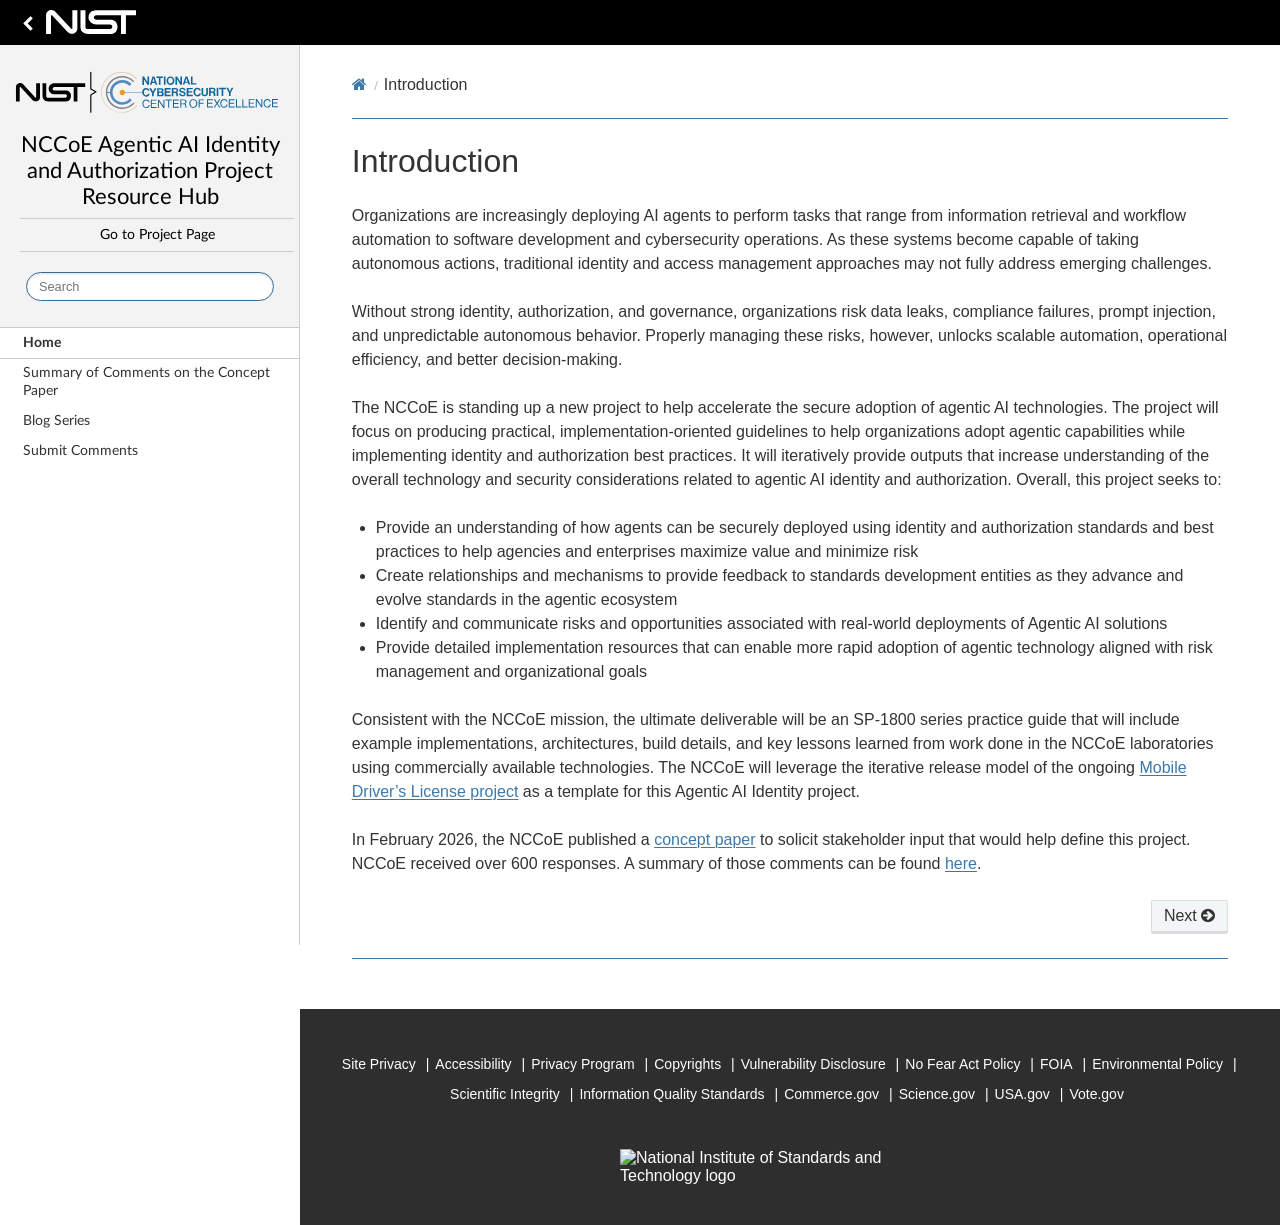
==== index.html @ 4859c521 "initial commit 036663e40031423ad10e398ee9eed50b7efade74" ====
<!DOCTYPE html>
<html class="writer-html5" lang="en" data-content_root="./">
<head>
  <meta charset="utf-8" /><meta name="viewport" content="width=device-width, initial-scale=1" />

    <!-- Google tag (gtag.js) -->
    <script async src="https://www.googletagmanager.com/gtag/js?id=G-RJSMY46M5C"></script>
    <script>
        window.dataLayer = window.dataLayer || [];
        function gtag(){dataLayer.push(arguments);}
        gtag('js', new Date());
        gtag('config', 'G-RJSMY46M5C');
    </script>
    <meta property="og:title" content="Introduction" />
<meta property="og:type" content="article" />
<meta property="og:url" content="https://pages.nist.gov/index.html" />
<meta property="og:site_name" content="NCCoE | NIST" />
<meta property="og:description" content="Organizations are increasingly deploying AI agents to perform tasks that range from information retrieval and workflow automation to software development and cybersecurity operations. As these systems become capable of taking autonomous actions, traditional identity and access management approach..." />
<meta name="description" content="Organizations are increasingly deploying AI agents to perform tasks that range from information retrieval and workflow automation to software development and cybersecurity operations. As these systems become capable of taking autonomous actions, traditional identity and access management approach..." />
<meta name="twitter:card" content="summary_large_image">
<meta property="twitter:domain" content="pages.nist.gov">
<meta property="twitter:url" content="https://pages.nist.gov/nccoe-ai-identity">
<meta name="twitter:title" content="NCCoE Agentic AI Identity and Authorization Project Resource Hub">
<meta name="twitter:description" content="">
<meta name="twitter:image" content="">

  <meta name="viewport" content="width=device-width, initial-scale=1.0" />
  <title>Introduction &mdash; NCCoE Agentic AI Identity and Authorization Project Resource Hub  documentation</title>
  
  
  
  
  
  

  <!-- HTML Meta Tags -->
  

  <!-- dcterms meta information -->
  <meta name="dcterms.title" content="NCCoE Agentic AI Identity and Authorization Project Resource Hub">
  

  <!-- dcterms authors -->
  
  <meta name="dcterms.creator" content="Author: NIST | NCCoE">
  

  <!-- dcterms editors -->
  

  
  <meta name="dcterms.date.created" schema="ISO8601" content="2026-09-29">
  
  
  <meta name="dcterms.identifier" content="https://pages.nist.gov/nccoe-ai-identity">
  
  <meta name="dcterms.language" scheme="DCTERMS.RFC1766" content="EN-US">

  <!-- Google Scholar Info -->
  <meta name="citation_title" content="NCCoE Agentic AI Identity and Authorization Project Resource Hub">
  
  <meta name="citation_publication_date" content="2026/09/29">
  
  
  
  <meta name="citation_technical_report_institution" content="National Institute of Standards and Technology">
  
  
  <meta name="citation_keywords" content="cybersecurity,NCCoE,NIST">
  
  <meta name="citation_language" content="en-US">
  
  <meta name="citation_abstract_html_url" content="https://pages.nist.gov/nccoe-ai-identity">
  

  <!-- Google Scholar Authors -->
  
  <meta name="citation_author" content="NCCoE, NIST">
  

  <!-- OpenGraph Article Info -->
  
  <meta name="article:author" content="NCCoE, NIST">
  
  
  <meta name="article:tag" content="cybersecurity,NCCoE,NIST">
  

  <!-- JSON-LD structured data -->
  
  <script type="application/ld+json">
  {
    "@context": "https://schema.org",
    "@type": "Report",
    "name": "NCCoE Agentic AI Identity and Authorization Project Resource Hub",
    "headline": "NCCoE Agentic AI Identity and Authorization Project Resource Hub",
    "description": "",
    "url": "https://pages.nist.gov/nccoe-ai-identity",
    "identifier": "https://pages.nist.gov/nccoe-ai-identity",
    "inLanguage": "en-US",
    "datePublished": "2026-09-29",
    "dateCreated": "2026-09-29",
    "publisher": {
      "@type": "Organization",
      "name": "National Institute of Standards and Technology",
      "url": "https://www.nist.gov/"
    },
    "reportNumber": "",
    "keywords": ["cybersecurity", "NCCoE", "NIST"],
    "author": [
      
      {
        "@type": "Person",
        "name": "NIST | NCCoE",
        "givenName": "",
        "familyName": "",
        "affiliation": {
          "@type": "Organization",
          "name": "NIST"
        }
      }
      
    ]
  }
  </script>
  
      <link rel="stylesheet" type="text/css" href="_static/pygments.css?v=b86133f3" />
      <link rel="stylesheet" type="text/css" href="_static/css/theme.css?v=18a01253" />
      <link rel="stylesheet" type="text/css" href="_static/sphinx-design.min.css?v=95c83b7e" />
      <link rel="stylesheet" type="text/css" href="_static/sphinxcontrib-images/LightBox2/lightbox2/dist/css/lightbox.min.css?v=6e7d0de0" />
      <link rel="stylesheet" type="text/css" href="_static/sphinxcontrib-images/LightBox2/lightbox2-customize/pointer.css?v=c97663ff" />
      <link rel="stylesheet" type="text/css" href="_static/custom.css?v=d604b9c5" />

  <link rel="stylesheet" href="_static/css/datatables.min.css">
    <link rel="shortcut icon" href="_static/favicon.ico"/>
      <script src="_static/jquery.js?v=5d32c60e"></script>
      <script src="_static/_sphinx_javascript_frameworks_compat.js?v=2cd50e6c"></script>
      <script src="_static/documentation_options.js?v=5929fcd5"></script>
      <script src="_static/doctools.js?v=9bcbadda"></script>
      <script src="_static/sphinx_highlight.js?v=dc90522c"></script>
      <script src="_static/design-tabs.js?v=f930bc37"></script>
      <script src="_static/sphinxcontrib-images/LightBox2/lightbox2/dist/js/lightbox-plus-jquery.min.js?v=f0ca4bb6"></script>
      <script src="_static/sphinxcontrib-images/LightBox2/lightbox2-customize/jquery-noconflict.js?v=12818e64"></script>
      <script src="_static/main.js?v=3916201d"></script>

    <script src="_static/js/theme.js"></script>
    <script src="_static/js/d3.min.js"></script>
    <script src="_static/js/mermaid.min.js"></script>
    <script>
      window.addEventListener('DOMContentLoaded', () => {
        mermaid.initialize({startOnLoad: true, securityLevel: 'loose'});
      });
    </script>
    <script src="_static/js/datatables.min.js"></script>
    <script src="_static/js/main.js"></script>
    <link rel="stylesheet" href="_static/css/leaveNotice.css">
    <script src="_static/js/jquery.leaveNotice-nist.js"></script>
    <script src="_static/js/applyLeaveNotice.js"
            data-site-name="NCCoE Agentic AI Identity and Authorization Project Resource Hub"></script>

    
    <script>
    document.addEventListener('DOMContentLoaded', function () {
      if (!document.querySelector('meta[name="comments"][content="on"]')) return;

      var base = "_static/";

      var css = document.createElement('link');
      css.rel = 'stylesheet';
      css.href = base + 'css/annotator.min.css';
      document.head.appendChild(css);

      function loadCommentCapture() {
        var c = document.createElement('script');
        c.src = base + 'js/comment-capture.js';
        c.setAttribute('data-email', "AI-Identity@nist.gov");
        c.setAttribute('data-site-name', "NCCoE Agentic AI Identity and Authorization Project Resource Hub");
        c.setAttribute('data-subject', "[Doc review] {PROJECT} - {N} comments");
        c.setAttribute('data-static-base', base);
        c.setAttribute('data-export-html', "true");
        c.setAttribute('data-export-csv', "true");
        document.body.appendChild(c);
      }

      if (window.Annotator) {
        loadCommentCapture();
        return;
      }

      var a = document.createElement('script');
      a.src = base + 'js/annotator-full.min.js';
      a.onload = loadCommentCapture;
      document.body.appendChild(a);
    });
    </script>
    <link rel="index" title="Index" href="genindex.html" />
    <link rel="search" title="Search" href="search.html" />
    <link rel="next" title="Summary of Comments on the Concept Paper" href="summary-of-comments.html" /> 
</head>

<body class="wy-body-for-nav">
  
    <header class="nist-header" id="nist-header" role="banner">
    
        <a href="https://www.nist.gov/" title="National Institute of Standards and Technology"
            class="nist-header__logo-link" rel="home">
            <svg aria-hidden="true" class="nist-header__logo-icon" version="1.1" xmlns="http://www.w3.org/2000/svg"
                width="24" height="32" viewBox="0 0 24 32">
                <path
                    d="M20.911 5.375l-9.482 9.482 9.482 9.482c0.446 0.446 0.446 1.161 0 1.607l-2.964 2.964c-0.446 0.446-1.161 0.446-1.607 0l-13.25-13.25c-0.446-0.446-0.446-1.161 0-1.607l13.25-13.25c0.446-0.446 1.161-0.446 1.607 0l2.964 2.964c0.446 0.446 0.446 1.161 0 1.607z">
                </path>
            </svg>
            <svg class="nist-header__logo-image" version="1.1" xmlns="http://www.w3.org/2000/svg"
                viewBox="-237 385.7 109.7 29.3">
                <title>National Institute of Standards and Technology</title>
                <g>
                    <path class="st0" d="M-231,415h-6v-23.1c0,0,0-4.4,4.4-5.8c4-1.3,6.6,1.3,6.6,1.3l19.7,21.3c1,0.6,1.4,0,1.4-0.6v-22h6.1V409
              c0,1.9-1.6,4.4-4,5.3c-2.4,0.9-4.9,0.9-7.9-1.7l-18.5-20c-0.5-0.5-1.8-0.6-1.8,0.4L-231,415L-231,415z"></path>
                    <path class="st0" d="M-195,386.1h6.1v20.7c0,2.2,1.9,2.2,3.6,2.2h26.8c1.1,0,2.4-1.3,2.4-2.7c0-1.4-1.3-2.8-2.5-2.8H-176
              c-3,0.1-9.2-2.7-9.2-8.5c0-7.1,5.9-8.8,8.6-9h49.4v6.1h-12.3V415h-6v-22.9h-30.2c-2.9-0.2-4.9,4.7-0.2,5.4h18.6
              c2.8,0,7.4,2.4,7.5,8.4c0,6.1-3.6,9-7.5,9H-185c-4.5,0-6.2-1.1-7.8-2.5c-1.5-1.5-1.7-2.3-2.2-5.3L-195,386.1
              C-194.9,386.1-195,386.1-195,386.1z"></path>
                </g>
            </svg>
        </a>
    
    </header>
  
  <div class="wy-grid-for-nav">
    <nav data-toggle="wy-nav-shift" class="wy-nav-side">
      <div class="wy-side-scroll">
        <div class="wy-side-nav-search">

          
          
          <a class="nccoe-logo"  href="#" aria-label="NIST | National Cybersecurity Center of Excellence (NCCoE)">
            <!--?xml version="1.0" encoding="UTF-8" standalone="no"?-->
            <svg xmlns:dc="http://purl.org/dc/elements/1.1/" xmlns:cc="http://creativecommons.org/ns#"
              xmlns:rdf="http://www.w3.org/1999/02/22-rdf-syntax-ns#" xmlns:svg="http://www.w3.org/2000/svg"
              xmlns="http://www.w3.org/2000/svg" xml:space="preserve" enable-background="new 75 0 245 75"
              viewBox="75 0 245 75" height="82.323px" width="273.268px" y="0px" x="0px" class="nccoe-logo-svg"
              version="1.1">
              <style type="text/css">
                .nccoe-logo-svg .st0 {
                  fill: #4F8BBE;
                }

                .nccoe-logo-svg .st1 {
                  fill: none;
                }

                .nccoe-logo-svg .st2 {
                  fill: #818286;
                }

                .nccoe-logo-svg .st3 {
                  fill: #D3AF73;
                }

                .nccoe-logo-svg .st4 {
                  fill: #E89824;
                }

                .nccoe-logo-svg .st5 {
                  fill: #10659C;
                }

                .nccoe-logo-svg .st6 {
                  fill: none;
                  stroke: #000000;
                  stroke-width: 1.0443;
                  stroke-linecap: round;
                  stroke-linejoin: round;
                  stroke-miterlimit: 10;
                }
              </style>
              <g>
                <g>
                  <path d="M79.1,51.4h-3.4V38.1c0,0,0-2.5,2.5-3.3c2.3-0.7,3.8,0.7,3.8,0.7l11.3,12.3c0.6,0.4,0.8,0,0.8-0.4V34.8h3.5V48
          			c0,1.1-0.9,2.5-2.3,3.1c-1.3,0.5-2.8,0.5-4.6-1L80.1,38.5c-0.3-0.3-1-0.3-1,0.3V51.4L79.1,51.4z"></path>
                  <path d="M99.8,34.8h3.5v11.9c0,1.3,1,1.3,2.1,1.3h15.4c0.6,0,1.4-0.8,1.4-1.5c0-0.8-0.7-1.6-1.4-1.6h-10c-1.7,0.1-5.3-1.5-5.3-4.9
          			c0-4.1,3.4-5,4.9-5.2h28.4v3.5h-7.1v13.1h-3.4V38.3h-17.4c-1.7-0.1-2.8,2.7-0.1,3.1h10.7c1.6,0,4.3,1.4,4.3,4.8
          			c0,3.5-2.1,5.2-4.3,5.2h-15.8c-2.6,0-3.5-0.6-4.5-1.5c-0.9-0.8-1-1.3-1.3-3.1V34.8L99.8,34.8z"></path>
                </g>
              </g>
              <rect x="158.3" y="42.8" class="st0" width="4.1" height="1"></rect>
              <rect x="174" y="43" class="st0" width="16.8" height="0.5"></rect>
              <path class="st1" d="M172.6,34.4c-4.9,0-8.9,4-8.9,8.9c0,4.9,4,8.9,8.9,8.9c2.8,0,5.4-1.3,7-3.4l-4.5-5.1c-0.3,1-1.3,1.8-2.4,1.8
          	c-1.4,0-2.5-1.1-2.5-2.5s1.1-2.5,2.5-2.5c1.1,0,2,0.7,2.4,1.7l4.3-4.6C177.6,35.6,175.2,34.4,172.6,34.4z"></path>
              <path class="st1" d="M172.6,29.5c-7.6,0-13.7,6.2-13.7,13.7S165,57,172.6,57c4.1,0,7.8-1.8,10.3-4.7l-1.7-1.9c-2.1,2.5-5.2,4-8.6,4
          	c-6.2,0-11.3-5.1-11.3-11.3c0-6.2,5.1-11.3,11.3-11.3c3.3,0,6.3,1.4,8.4,3.7l1.6-1.7C180.1,31.2,176.5,29.5,172.6,29.5z">
              </path>
              <path class="st1" d="M172.1,25.1c-10,0-18.2,8.2-18.2,18.2c0,10,8.2,18.2,18.2,18.2c5.4,0,10.2-2.3,13.5-6l-2-2.2
          	c-2.7,3-6.7,5-11.1,5c-8.3,0-15-6.7-15-15s6.7-15,15-15c4.3,0,8.1,1.8,10.8,4.7l2-2.1C182,27.3,177.3,25.1,172.1,25.1z">
              </path>
              <path class="st0" d="M172.6,52.1c-4.9,0-8.9-4-8.9-8.9c0-4.9,4-8.9,8.9-8.9c2.7,0,5,1.2,6.7,3l1.7-1.8c-2.1-2.3-5-3.7-8.4-3.7
          	c-6.2,0-11.3,5.1-11.3,11.3c0,6.2,5.1,11.3,11.3,11.3c3.5,0,6.6-1.6,8.6-4l-1.7-1.9C177.9,50.8,175.4,52.1,172.6,52.1z">
              </path>
              <path class="st2"
                d="M172.6,57c-7.6,0-13.7-6.2-13.7-13.7s6.2-13.7,13.7-13.7c3.9,0,7.5,1.7,10,4.3l0.8-0.9
          	c-2.7-2.9-6.6-4.7-10.8-4.7c-8.3,0-15,6.7-15,15s6.7,15,15,15c4.4,0,8.4-1.9,11.1-5l-0.8-0.9C180.4,55.2,176.7,57,172.6,57z"></path>
              <path class="st3" d="M172.1,61.4c-10,0-18.2-8.2-18.2-18.2c0-10,8.2-18.2,18.2-18.2c5.2,0,9.9,2.2,13.2,5.7l0.3-0.4
          	c-3.4-3.6-8.2-5.8-13.5-5.8c-10.3,0-18.6,8.3-18.6,18.6c0,10.3,8.3,18.6,18.6,18.6c5.5,0,10.4-2.4,13.8-6.1l-0.3-0.4
          	C182.3,59.1,177.5,61.4,172.1,61.4z"></path>
              <path class="st4" d="M175,42.4c-0.4-1-1.3-1.7-2.4-1.7c-1.4,0-2.5,1.1-2.5,2.5c0,1.4,1.1,2.5,2.5,2.5c1.1,0,2.1-0.8,2.4-1.8
          	c0.1-0.2,0.1-0.5,0.1-0.8C175.2,42.9,175.1,42.6,175,42.4z"></path>
              <g>
                <path class="st5" d="M190.9,28.8l1.5,0L195,33c0.2,0.4,0.5,1,0.5,1l0,0c0,0,0-0.8,0-1.3l0-3.9l1.5,0l0,7.5l-1.5,0l-2.6-4.1
          		c-0.2-0.4-0.5-1-0.5-1h0c0,0,0,0.8,0,1.3l0,3.9l-1.5,0L190.9,28.8z"></path>
                <path class="st5" d="M200.2,28.8l1.6,0l2.7,7.5l-1.6,0l-0.5-1.6l-2.7,0l-0.5,1.6l-1.5,0L200.2,28.8z M200,33.5l2,0l-0.7-2.2
          		c-0.1-0.4-0.3-1.2-0.3-1.2h0c0,0-0.2,0.8-0.3,1.2L200,33.5z"></path>
                <path class="st5" d="M203.7,28.8l6,0l0,1.3l-2.3,0l0,6.2l-1.5,0l0-6.2l-2.3,0L203.7,28.8z"></path>
                <path class="st5" d="M210.5,28.7l1.5,0l0,7.5l-1.5,0L210.5,28.7z"></path>
                <path class="st5" d="M212.9,32.5c0-2.2,1.4-3.9,3.6-3.9c2.2,0,3.6,1.7,3.6,3.9s-1.4,3.9-3.6,3.9C214.4,36.4,212.9,34.7,212.9,32.5z
          		 M218.6,32.5c0-1.5-0.7-2.7-2.1-2.7c-1.4,0-2.1,1.2-2.1,2.7c0,1.5,0.7,2.7,2.1,2.6C217.9,35.1,218.6,33.9,218.6,32.5z">
                </path>
                <path class="st5" d="M221,28.7l1.5,0l2.5,4.2c0.2,0.4,0.5,1,0.5,1h0c0,0,0-0.8,0-1.3l0-3.9l1.5,0l0,7.5l-1.5,0L223,32
          		c-0.2-0.4-0.5-1-0.5-1h0c0,0,0,0.8,0,1.3l0,3.9l-1.5,0L221,28.7z"></path>
                <path class="st5" d="M230.2,28.6l1.6,0l2.7,7.5l-1.6,0l-0.5-1.6l-2.7,0l-0.5,1.6l-1.5,0L230.2,28.6z M230,33.4l2,0l-0.7-2.2
          		c-0.1-0.4-0.3-1.2-0.3-1.2h0c0,0-0.2,0.8-0.3,1.2L230,33.4z"></path>
                <path class="st5" d="M235.1,28.6l1.5,0l0,6.2l3.5,0l0,1.3l-5,0L235.1,28.6z"></path>
                <path class="st5" d="M190.7,43.1c0-2.2,1.4-3.9,3.6-3.9c1.8,0,2.9,1.1,3.1,2.5l-1.5,0c-0.1-0.8-0.7-1.2-1.6-1.2c-1.4,0-2,1.2-2,2.7
          		c0,1.5,0.8,2.6,2.1,2.6c0.9,0,1.5-0.5,1.6-1.3l1.5,0c0,0.7-0.3,1.3-0.8,1.8c-0.5,0.5-1.2,0.8-2.3,0.8
          		C192.2,47,190.7,45.4,190.7,43.1z"></path>
                <path class="st5" d="M199.7,43.9l-2.5-4.6l1.7,0l1.1,2.2c0.2,0.4,0.5,1.1,0.5,1.1h0c0,0,0.3-0.6,0.5-1.1l1.1-2.2l1.6,0l-2.5,4.6
          		l0,2.9l-1.5,0L199.7,43.9z"></path>
                <path class="st5" d="M204.4,39.3l3.4,0c0.8,0,1.4,0.2,1.8,0.5c0.4,0.4,0.6,0.8,0.6,1.4c0,0.8-0.5,1.3-1.2,1.5v0
          		c0.8,0.2,1.4,0.9,1.4,1.9c0,0.7-0.2,1.2-0.7,1.6c-0.4,0.4-1.1,0.6-1.9,0.6l-3.4,0L204.4,39.3z M207.5,42.3c0.7,0,1.1-0.3,1.1-0.9
          		c0-0.6-0.4-0.9-1.1-0.9l-1.7,0l0,1.8L207.5,42.3z M205.9,45.5l1.8,0c0.7,0,1.2-0.4,1.2-1c0-0.7-0.5-1.1-1.2-1.1l-1.7,0L205.9,45.5z
          		"></path>
                <path class="st5" d="M211.2,39.2l5.5,0l0,1.3l-4,0l0,1.7l3.5,0l0,1.2l-3.5,0l0,2l4,0l0,1.3l-5.6,0L211.2,39.2z">
                </path>
                <path class="st5" d="M217.7,39.2l3.4,0c1.4,0,2.4,0.8,2.4,2.1c0,0.9-0.4,1.6-1.4,1.8l0,0c0.7,0.2,1.1,0.6,1.2,1.5
          		c0.1,1.1,0.1,1.9,0.3,2v0.1l-1.5,0c-0.2-0.1-0.2-0.9-0.3-1.7c-0.1-0.8-0.5-1.3-1.5-1.3l-1.2,0l0,3l-1.5,0L217.7,39.2z M219.3,42.5
          		l1.6,0c0.8,0,1.2-0.4,1.2-1c0-0.6-0.4-1.1-1.2-1.1l-1.7,0L219.3,42.5z"></path>
                <path class="st5" d="M224.3,44.3l1.5,0c0.1,0.9,0.6,1.3,1.7,1.3c0.8,0,1.5-0.3,1.5-1c0-0.7-0.7-0.9-1.9-1.1
          		c-1.3-0.3-2.6-0.6-2.6-2.2c0-1.5,1.2-2.3,2.9-2.3c1.7,0,2.8,0.8,2.9,2.3l-1.5,0c-0.1-0.8-0.7-1.1-1.5-1.1c-0.8,0-1.4,0.4-1.4,0.9
          		c0,0.6,0.5,0.8,1.6,1c1.5,0.3,2.8,0.7,2.8,2.3c0,1.5-1.2,2.4-2.9,2.4C225.5,46.8,224.3,45.9,224.3,44.3z"></path>
                <path class="st5" d="M231.3,39.1l5.5,0l0,1.3l-4,0l0,1.7l3.5,0l0,1.2l-3.5,0l0,2l4,0l0,1.3l-5.6,0L231.3,39.1z">
                </path>
                <path class="st5" d="M237.4,42.9c0-2.2,1.4-3.9,3.6-3.9c1.8,0,2.9,1.1,3.1,2.5l-1.5,0c-0.1-0.8-0.7-1.2-1.6-1.2c-1.4,0-2,1.2-2,2.7
          		c0,1.5,0.8,2.6,2.1,2.6c0.9,0,1.5-0.5,1.6-1.3l1.5,0c0,0.7-0.3,1.3-0.8,1.8c-0.5,0.5-1.2,0.8-2.3,0.8
          		C238.9,46.8,237.4,45.1,237.4,42.9z"></path>
                <path class="st5" d="M244.8,44.2l0-5.1l1.5,0l0,5.1c0,0.8,0.4,1.3,1.4,1.3c1,0,1.4-0.6,1.4-1.3l0-5.1l1.5,0l0,5.1
          		c0,1.6-1,2.5-2.9,2.6C245.8,46.7,244.8,45.8,244.8,44.2z"></path>
                <path class="st5" d="M251.7,39l3.4,0c1.4,0,2.4,0.8,2.4,2.1c0,0.9-0.4,1.6-1.4,1.8l0,0c0.7,0.2,1.1,0.6,1.2,1.5
          		c0.1,1.1,0.1,1.9,0.3,2v0.1l-1.5,0c-0.2-0.1-0.2-0.9-0.3-1.7c-0.1-0.8-0.5-1.3-1.5-1.3l-1.2,0l0,3l-1.5,0L251.7,39z M253.3,42.3
          		l1.6,0c0.8,0,1.2-0.4,1.2-1c0-0.6-0.4-1.1-1.2-1.1l-1.7,0L253.3,42.3z"></path>
                <path class="st5" d="M258.6,39l1.5,0l0,7.5l-1.5,0L258.6,39z"></path>
                <path class="st5" d="M260.9,39l6,0l0,1.3l-2.3,0l0,6.2l-1.5,0l0-6.2l-2.3,0L260.9,39z"></path>
                <path class="st5" d="M269.8,43.6l-2.5-4.6l1.7,0l1.1,2.2c0.2,0.5,0.5,1.1,0.5,1.1l0,0c0,0,0.3-0.6,0.5-1.1l1.1-2.2l1.6,0l-2.5,4.6
          		l0,2.9l-1.5,0L269.8,43.6z"></path>
                <path class="st5" d="M190.9,53.6c0-2.2,1.3-3.9,3.5-3.9c1.8,0,2.8,1,3,2.4l-0.9,0c-0.2-0.9-0.9-1.6-2.1-1.6c-1.6,0-2.6,1.3-2.6,3.1
          		c0,1.8,1,3.1,2.6,3.1c1.4,0,2.1-1,2.2-2.1l0.9,0c0,0.7-0.4,1.6-0.9,2.1c-0.5,0.5-1.3,0.8-2.2,0.8C192.3,57.5,190.9,55.8,190.9,53.6
          		z"></path>
                <path class="st5" d="M198.6,49.8l5.3,0l0,0.8l-4.4,0l0,2.4l4,0l0,0.8l-4,0l0,2.6l4.5,0l0,0.9l-5.4,0L198.6,49.8z">
                </path>
                <path class="st5" d="M205.1,49.8l1,0l3.4,5.2c0.3,0.4,0.6,1,0.6,1h0l0-6.2l0.9,0l0,7.5l-1,0l-3.5-5.2c-0.2-0.4-0.6-0.9-0.6-0.9h0
          		l0,6.2l-0.9,0L205.1,49.8z"></path>
                <path class="st5" d="M211.9,49.7l5.9,0l0,0.8l-2.5,0l0,6.7l-0.9,0l0-6.7l-2.5,0L211.9,49.7z"></path>
                <path class="st5" d="M218.8,49.7l5.3,0l0,0.8l-4.4,0l0,2.4l4,0l0,0.8l-4,0l0,2.6l4.5,0l0,0.9l-5.4,0L218.8,49.7z">
                </path>
                <path class="st5" d="M225.4,49.7l3.5,0c1.3,0,2.2,0.8,2.2,2c0,0.9-0.4,1.6-1.3,1.9v0c0.8,0.3,1,0.8,1.1,1.9
          		c0.1,1.2,0.2,1.5,0.4,1.6l0,0l-1,0c-0.2-0.1-0.2-0.4-0.3-1.7c-0.1-1.1-0.5-1.5-1.5-1.5l-2.1,0l0,3.2l-0.9,0L225.4,49.7z
          		 M226.3,53.2l2.2,0c1,0,1.6-0.5,1.6-1.4c0-0.9-0.4-1.4-1.5-1.4l-2.3,0L226.3,53.2z"></path>
                <path class="st5" d="M233.6,53.4c0-2.2,1.4-3.9,3.7-3.9s3.7,1.7,3.7,3.9c0,2.2-1.4,3.9-3.7,3.9S233.6,55.6,233.6,53.4z M240,53.3
          		c0-1.8-1-3.1-2.7-3.1s-2.7,1.3-2.7,3.1s1,3.1,2.7,3.1S240,55.1,240,53.3z"></path>
                <path class="st5" d="M242.1,49.6l5.1,0l0,0.8l-4.1,0l0,2.3l3.5,0l0,0.8l-3.5,0l0,3.5l-0.9,0L242.1,49.6z"></path>
                <path class="st5" d="M249.8,49.5l5.3,0l0,0.8l-4.4,0l0,2.4l4,0l0,0.8l-4,0l0,2.6l4.5,0l0,0.9l-5.4,0L249.8,49.5z">
                </path>
                <path class="st5"
                  d="M258.4,53.2l-2.4-3.7l1.1,0l1.9,3h0l1.9-3l1,0l-2.4,3.7L262,57l-1.1,0l-1.9-3.2h0l-2,3.2l-1.1,0L258.4,53.2z">
                </path>
                <path class="st5" d="M261.9,53.2c0-2.2,1.3-3.9,3.5-3.9c1.8,0,2.8,1,3,2.4l-0.9,0c-0.2-0.9-0.9-1.6-2.1-1.6c-1.6,0-2.6,1.3-2.6,3.1
          		c0,1.8,1,3.1,2.6,3.1c1.4,0,2.1-1,2.2-2.1l0.9,0c0,0.7-0.4,1.6-0.9,2.1c-0.5,0.5-1.3,0.8-2.2,0.8C263.3,57.1,261.9,55.5,261.9,53.2
          		z"></path>
                <path class="st5" d="M269.6,49.5l5.3,0l0,0.8l-4.4,0l0,2.4l4,0l0,0.8l-4,0l0,2.6l4.5,0l0,0.9l-5.4,0L269.6,49.5z">
                </path>
                <path class="st5" d="M276.2,49.4l0.9,0l0,6.6l3.9,0l0,0.9l-4.9,0L276.2,49.4z"></path>
                <path class="st5" d="M282,49.4l0.9,0l0,6.6l3.9,0l0,0.9l-4.9,0L282,49.4z"></path>
                <path class="st5" d="M287.8,49.4l5.3,0l0,0.8l-4.4,0l0,2.4l4,0l0,0.8l-4,0l0,2.6l4.5,0l0,0.9l-5.4,0L287.8,49.4z">
                </path>
                <path class="st5" d="M294.3,49.3l1,0l3.4,5.2c0.3,0.4,0.6,1,0.6,1h0l0-6.2l0.9,0l0,7.5l-1,0l-3.5-5.2c-0.2-0.4-0.6-0.9-0.6-0.9h0
          		l0,6.2l-0.9,0L294.3,49.3z"></path>
                <path class="st5"
                  d="M301.3,53.1c0-2.2,1.3-3.9,3.5-3.9c1.8,0,2.8,1,3,2.4l-0.9,0c-0.2-0.9-0.9-1.6-2.1-1.6c-1.6,0-2.6,1.3-2.6,3.1
          		c0,1.8,1,3.1,2.6,3.1c1.4,0,2.1-1,2.2-2.1l0.9,0c0,0.7-0.4,1.6-0.9,2.1c-0.5,0.5-1.3,0.8-2.2,0.8C302.7,57,301.3,55.3,301.3,53.1z">
                </path>
                <path class="st5" d="M309,49.3l5.3,0l0,0.8l-4.4,0l0,2.4l4,0l0,0.8l-4,0l0,2.6l4.5,0l0,0.9l-5.4,0L309,49.3z"></path>
              </g>
              <polyline class="st6" points="143.9,24.8 143.9,40 148.6,42.7 143.9,45.5 143.9,61.2 "></polyline>

            </svg>
          </a>
          <a class="project-title" href="#">
          NCCoE Agentic AI Identity and Authorization Project Resource Hub
          </a>

          <a class="project-page-link" href="https://www.nccoe.nist.gov/projects/software-and-ai-agent-identity-and-authorization">
            Go to Project Page
          </a>
<div role="search">
  <form id="rtd-search-form" class="wy-form" action="search.html" method="get">
    <input type="text" name="q" placeholder="Search" aria-label="Search" />
    <input type="hidden" name="check_keywords" value="yes" />
    <input type="hidden" name="area" value="default" />
  </form>
</div>
        </div><div class="wy-menu wy-menu-vertical" data-spy="affix" role="navigation" aria-label="Navigation menu">
              <ul class="current">
<li class="toctree-l1 current"><a class="current reference internal" href="#">Home</a></li>
<li class="toctree-l1"><a class="reference internal" href="summary-of-comments.html">Summary of Comments on the Concept Paper</a></li>
<li class="toctree-l1"><a class="reference internal" href="blogs.html">Blog Series</a></li>
<li class="toctree-l1"><a class="reference internal" href="comments.html">Submit Comments</a></li>
</ul>

        </div>
      </div>
    </nav>

    <section data-toggle="wy-nav-shift" class="wy-nav-content-wrap"><nav class="wy-nav-top" aria-label="Mobile navigation menu">
          <i data-toggle="wy-nav-top" class="fa fa-bars"></i>
          <a href="#">NCCoE Agentic AI Identity and Authorization Project Resource Hub</a>
      </nav>

      <div class="wy-nav-content">
        <div class="rst-content style-external-links">
          <div role="navigation" aria-label="Page navigation">
  <ul class="wy-breadcrumbs">
      <li><a href="#" class="icon icon-home" aria-label="Home"></a></li>
      <li class="breadcrumb-item active">Introduction</li>
      <li class="wy-breadcrumbs-aside">
      </li>
  </ul>
  <hr/>
</div>
          <div role="main" class="document" itemscope="itemscope" itemtype="http://schema.org/Article">
           <div itemprop="articleBody">
             
  <section id="introduction">
<h1>Introduction<a class="headerlink" href="#introduction" title="Link to this heading"></a></h1>
<p>Organizations are increasingly deploying AI agents to perform tasks that range from information retrieval and workflow automation to software development and
cybersecurity operations. As these systems become capable of taking autonomous actions, traditional identity and access management approaches may not fully
address emerging challenges.</p>
<p>Without strong identity, authorization, and governance, organizations risk data leaks, compliance failures, prompt injection, and unpredictable autonomous
behavior. Properly managing these risks, however, unlocks scalable automation, operational efficiency, and better decision-making.</p>
<p>The NCCoE is standing up a new project to help accelerate the secure adoption of agentic AI technologies. The project will focus on producing practical,
implementation-oriented guidelines to help organizations adopt agentic capabilities while implementing identity and authorization best practices. It will
iteratively provide outputs that increase understanding of the overall technology and security considerations related to agentic AI identity and authorization.
Overall, this project seeks to:</p>
<ul class="simple">
<li><p>Provide an understanding of how agents can be securely deployed using identity and authorization standards and best practices to help agencies and enterprises maximize value and minimize risk</p></li>
<li><p>Create relationships and mechanisms to provide feedback to standards development entities as they advance and evolve standards in the agentic ecosystem</p></li>
<li><p>Identify and communicate risks and opportunities associated with real-world deployments of Agentic AI solutions</p></li>
<li><p>Provide detailed implementation resources that can enable more rapid adoption of agentic technology aligned with risk management and organizational goals</p></li>
</ul>
<p>Consistent with the NCCoE mission, the ultimate deliverable will be an SP-1800 series practice guide that will include example implementations, architectures,
build details, and key lessons learned from work done in the NCCoE laboratories using commercially available technologies. The NCCoE will leverage the iterative
release model of the ongoing <a class="reference external" href="https://pages.nist.gov/nccoe-mdl-project-static-website/">Mobile Driver’s License project</a> as a template for this Agentic AI
Identity project.</p>
<p>In February 2026, the NCCoE published a <a class="reference external" href="https://www.nccoe.nist.gov/news-insights/new-concept-paper-identity-and-authority-software-agents">concept paper</a> to
solicit stakeholder input that would help define this project. NCCoE received over 600 responses. A summary of those comments can be found <a class="reference internal" href="summary-of-comments.html"><span class="doc">here</span></a>.</p>
<div class="toctree-wrapper compound">
</div>
</section>


           </div>
          </div>
          <div class="page-footer"><div class="rst-footer-buttons" role="navigation" aria-label="Footer">
        <a href="summary-of-comments.html" class="btn btn-neutral float-right" title="Summary of Comments on the Concept Paper" accesskey="n" rel="next">Next <span class="fa fa-arrow-circle-right" aria-hidden="true"></span></a>
    </div>

  <hr/>

  <div role="contentinfo">
    <p></p>
  </div>
</div>
        </div>
      </div>
      <footer class="nist-footer">
  <div class="nist-footer__inner">
    <div class="nist-footer__menu" role="navigation">
      <ul>
        <li class="nist-footer__menu-item">
          <a href="https://www.nist.gov/privacy-policy">Site Privacy</a>
        </li>
        <li class="nist-footer__menu-item">
          <a href="https://www.nist.gov/oism/accessibility">Accessibility</a>
        </li>
        <li class="nist-footer__menu-item">
          <a href="https://www.nist.gov/privacy">Privacy Program</a>
        </li>
        <li class="nist-footer__menu-item">
          <a href="https://www.nist.gov/oism/copyrights">Copyrights</a>
        </li>
        <li class="nist-footer__menu-item">
          <a href="https://www.commerce.gov/vulnerability-disclosure-policy">Vulnerability Disclosure</a>
        </li>
        <li class="nist-footer__menu-item">
          <a href="https://www.nist.gov/no-fear-act-policy">No Fear Act Policy</a>
        </li>
        <li class="nist-footer__menu-item">
          <a href="https://www.nist.gov/foia">FOIA</a>
        </li>
        <li class="nist-footer__menu-item">
          <a href="https://www.nist.gov/environmental-policy-statement">Environmental Policy</a>
        </li>
        <li class="nist-footer__menu-item ">
          <a href="https://www.nist.gov/summary-report-scientific-integrity">Scientific Integrity</a>
        </li>
        <li class="nist-footer__menu-item ">
          <a href="https://www.nist.gov/nist-information-quality-standards">Information Quality Standards</a>
        </li>
        <li class="nist-footer__menu-item">
          <a href="https://www.commerce.gov/">Commerce.gov</a>
        </li>
        <li class="nist-footer__menu-item">
          <a href="https://www.science.gov/">Science.gov</a>
        </li>
        <li class="nist-footer__menu-item">
          <a href="https://www.usa.gov/">USA.gov</a>
        </li>
        <li class="nist-footer__menu-item">
          <a href="https://vote.gov/">Vote.gov</a>
        </li>
      </ul>
    </div>
  </div>
  <div class="nist-footer__logo">
    <a href="https://www.nist.gov/" title="National Institute of Standards and Technology" class="nist-footer__logo-link" rel="home">
      <img src="https://pages.nist.gov/nist-header-footer/images/nist_logo_brand_white.svg" alt="National Institute of Standards and Technology logo">
    </a>
  </div>
</footer>
    </section>
  </div>
  <script>
    (function () {
      document.addEventListener(
        "click",
        function (e) {
          const current = e.target.closest(".rst-current-version");
          if (!current) return;

          const versions = document.querySelector(".rst-versions");
          if (!versions) return;

          versions.classList.toggle("shift-up");
        },
        true // capture: works even if something stops propagation later
      );
    })();
  </script>
  
  <script>
      // expose collapse_navigation theme option to runtime JS so theme scripts can
      // decide whether to expand first-level toctree entries automatically.
      window.themeCollapseNavigation = false;
      jQuery(function () {
          SphinxRtdTheme.Navigation.enable(true);
      });
  </script>

    <!-- Old DAP UA tag -->
    <script async type="text/javascript" id="_fed_an_ua_tag"
        src="https://dap.digitalgov.gov/Universal-Federated-Analytics-Min.js?agency=NIST&subagency=github&pua=UA-66610693-1&yt=true&exts=ppsx,pps,f90,sch,rtf,wrl,txz,m1v,xlsm,msi,xsd,f,tif,eps,mpg,xml,pl,xlt,c">
    </script> 

</body>
</html>
---- _static/pygments.css ----
pre { line-height: 125%; }
td.linenos .normal { color: inherit; background-color: transparent; padding-left: 5px; padding-right: 5px; }
span.linenos { color: inherit; background-color: transparent; padding-left: 5px; padding-right: 5px; }
td.linenos .special { color: #000000; background-color: #ffffc0; padding-left: 5px; padding-right: 5px; }
span.linenos.special { color: #000000; background-color: #ffffc0; padding-left: 5px; padding-right: 5px; }
.highlight .hll { background-color: #ffffcc }
.highlight { background: #f8f8f8; }
.highlight .c { color: #3D7B7B; font-style: italic } /* Comment */
.highlight .err { border: 1px solid #F00 } /* Error */
.highlight .k { color: #008000; font-weight: bold } /* Keyword */
.highlight .o { color: #666 } /* Operator */
.highlight .ch { color: #3D7B7B; font-style: italic } /* Comment.Hashbang */
.highlight .cm { color: #3D7B7B; font-style: italic } /* Comment.Multiline */
.highlight .cp { color: #9C6500 } /* Comment.Preproc */
.highlight .cpf { color: #3D7B7B; font-style: italic } /* Comment.PreprocFile */
.highlight .c1 { color: #3D7B7B; font-style: italic } /* Comment.Single */
.highlight .cs { color: #3D7B7B; font-style: italic } /* Comment.Special */
.highlight .gd { color: #A00000 } /* Generic.Deleted */
.highlight .ge { font-style: italic } /* Generic.Emph */
.highlight .ges { font-weight: bold; font-style: italic } /* Generic.EmphStrong */
.highlight .gr { color: #E40000 } /* Generic.Error */
.highlight .gh { color: #000080; font-weight: bold } /* Generic.Heading */
.highlight .gi { color: #008400 } /* Generic.Inserted */
.highlight .go { color: #717171 } /* Generic.Output */
.highlight .gp { color: #000080; font-weight: bold } /* Generic.Prompt */
.highlight .gs { font-weight: bold } /* Generic.Strong */
.highlight .gu { color: #800080; font-weight: bold } /* Generic.Subheading */
.highlight .gt { color: #04D } /* Generic.Traceback */
.highlight .kc { color: #008000; font-weight: bold } /* Keyword.Constant */
.highlight .kd { color: #008000; font-weight: bold } /* Keyword.Declaration */
.highlight .kn { color: #008000; font-weight: bold } /* Keyword.Namespace */
.highlight .kp { color: #008000 } /* Keyword.Pseudo */
.highlight .kr { color: #008000; font-weight: bold } /* Keyword.Reserved */
.highlight .kt { color: #B00040 } /* Keyword.Type */
.highlight .m { color: #666 } /* Literal.Number */
.highlight .s { color: #BA2121 } /* Literal.String */
.highlight .na { color: #687822 } /* Name.Attribute */
.highlight .nb { color: #008000 } /* Name.Builtin */
.highlight .nc { color: #00F; font-weight: bold } /* Name.Class */
.highlight .no { color: #800 } /* Name.Constant */
.highlight .nd { color: #A2F } /* Name.Decorator */
.highlight .ni { color: #717171; font-weight: bold } /* Name.Entity */
.highlight .ne { color: #CB3F38; font-weight: bold } /* Name.Exception */
.highlight .nf { color: #00F } /* Name.Function */
.highlight .nl { color: #767600 } /* Name.Label */
.highlight .nn { color: #00F; font-weight: bold } /* Name.Namespace */
.highlight .nt { color: #008000; font-weight: bold } /* Name.Tag */
.highlight .nv { color: #19177C } /* Name.Variable */
.highlight .ow { color: #A2F; font-weight: bold } /* Operator.Word */
.highlight .w { color: #BBB } /* Text.Whitespace */
.highlight .mb { color: #666 } /* Literal.Number.Bin */
.highlight .mf { color: #666 } /* Literal.Number.Float */
.highlight .mh { color: #666 } /* Literal.Number.Hex */
.highlight .mi { color: #666 } /* Literal.Number.Integer */
.highlight .mo { color: #666 } /* Literal.Number.Oct */
.highlight .sa { color: #BA2121 } /* Literal.String.Affix */
.highlight .sb { color: #BA2121 } /* Literal.String.Backtick */
.highlight .sc { color: #BA2121 } /* Literal.String.Char */
.highlight .dl { color: #BA2121 } /* Literal.String.Delimiter */
.highlight .sd { color: #BA2121; font-style: italic } /* Literal.String.Doc */
.highlight .s2 { color: #BA2121 } /* Literal.String.Double */
.highlight .se { color: #AA5D1F; font-weight: bold } /* Literal.String.Escape */
.highlight .sh { color: #BA2121 } /* Literal.String.Heredoc */
.highlight .si { color: #A45A77; font-weight: bold } /* Literal.String.Interpol */
.highlight .sx { color: #008000 } /* Literal.String.Other */
.highlight .sr { color: #A45A77 } /* Literal.String.Regex */
.highlight .s1 { color: #BA2121 } /* Literal.String.Single */
.highlight .ss { color: #19177C } /* Literal.String.Symbol */
.highlight .bp { color: #008000 } /* Name.Builtin.Pseudo */
.highlight .fm { color: #00F } /* Name.Function.Magic */
.highlight .vc { color: #19177C } /* Name.Variable.Class */
.highlight .vg { color: #19177C } /* Name.Variable.Global */
.highlight .vi { color: #19177C } /* Name.Variable.Instance */
.highlight .vm { color: #19177C } /* Name.Variable.Magic */
.highlight .il { color: #666 } /* Literal.Number.Integer.Long */
---- _static/css/theme.css ----
html{box-sizing:border-box}*,:after,:before{box-sizing:inherit}article,aside,details,figcaption,figure,footer,header,hgroup,nav,section{display:block}audio,canvas,video{display:inline-block;*display:inline;*zoom:1}[hidden],audio:not([controls]){display:none}*{-webkit-box-sizing:border-box;-moz-box-sizing:border-box;box-sizing:border-box}html{font-size:100%;-webkit-text-size-adjust:100%;-ms-text-size-adjust:100%}body{margin:0}a:active,a:hover{outline:0}abbr[title]{border-bottom:1px dotted}b,strong{font-weight:700}blockquote{margin:0}dfn{font-style:italic}ins{background:#ff9;text-decoration:none}ins,mark{color:#000}mark{background:#ff0;font-style:italic;font-weight:700}.rst-content code,.rst-content tt,code,kbd,pre,samp{font-family:monospace,serif;_font-family:courier new,monospace;font-size:1em}pre{white-space:pre}q{quotes:none}q:after,q:before{content:"";content:none}small{font-size:85%}sub,sup{font-size:75%;line-height:0;position:relative;vertical-align:baseline}sup{top:-.5em}sub{bottom:-.25em}dl,ol,ul{margin:0;padding:0;list-style:none;list-style-image:none}li{list-style:none}dd{margin:0}img{border:0;-ms-interpolation-mode:bicubic;vertical-align:middle;max-width:100%}svg:not(:root){overflow:hidden}figure,form{margin:0}label{cursor:pointer}button,input,select,textarea{font-size:100%;margin:0;vertical-align:baseline;*vertical-align:middle}button,input{line-height:normal}button,input[type=button],input[type=reset],input[type=submit]{cursor:pointer;-webkit-appearance:button;*overflow:visible}button[disabled],input[disabled]{cursor:default}input[type=search]{-webkit-appearance:textfield;-moz-box-sizing:content-box;-webkit-box-sizing:content-box;box-sizing:content-box}textarea{resize:vertical}table{border-collapse:collapse;border-spacing:0}td{vertical-align:top}.chromeframe{margin:.2em 0;background:#ccc;color:#000;padding:.2em 0}.ir{display:block;border:0;text-indent:-999em;overflow:hidden;background-color:transparent;background-repeat:no-repeat;text-align:left;direction:ltr;*line-height:0}.ir br{display:none}.hidden{display:none!important;visibility:hidden}.visuallyhidden{border:0;clip:rect(0 0 0 0);height:1px;margin:-1px;overflow:hidden;padding:0;position:absolute;width:1px}.visuallyhidden.focusable:active,.visuallyhidden.focusable:focus{clip:auto;height:auto;margin:0;overflow:visible;position:static;width:auto}.invisible{visibility:hidden}.relative{position:relative}big,small{font-size:100%}@media print{body,html,section{background:none!important}*{box-shadow:none!important;text-shadow:none!important;filter:none!important;-ms-filter:none!important}a,a:visited{text-decoration:underline}.ir a:after,a[href^="#"]:after,a[href^="javascript:"]:after{content:""}blockquote,pre{page-break-inside:avoid}thead{display:table-header-group}img,tr{page-break-inside:avoid}img{max-width:100%!important}@page{margin:.5cm}.rst-content .toctree-wrapper>p.caption,h2,h3,p{orphans:3;widows:3}.rst-content .toctree-wrapper>p.caption,h2,h3{page-break-after:avoid}}.btn,.fa:before,.icon:before,.rst-content .admonition,.rst-content .admonition-title:before,.rst-content .admonition-todo,.rst-content .attention,.rst-content .caution,.rst-content .code-block-caption .headerlink:before,.rst-content .danger,.rst-content .eqno .headerlink:before,.rst-content .error,.rst-content .hint,.rst-content .important,.rst-content .note,.rst-content .seealso,.rst-content .tip,.rst-content .warning,.rst-content code.download span:first-child:before,.rst-content dl dt .headerlink:before,.rst-content h1 .headerlink:before,.rst-content h2 .headerlink:before,.rst-content h3 .headerlink:before,.rst-content h4 .headerlink:before,.rst-content h5 .headerlink:before,.rst-content h6 .headerlink:before,.rst-content p.caption .headerlink:before,.rst-content p .headerlink:before,.rst-content table>caption .headerlink:before,.rst-content tt.download span:first-child:before,.wy-alert,.wy-dropdown .caret:before,.wy-inline-validate.wy-inline-validate-danger .wy-input-context:before,.wy-inline-validate.wy-inline-validate-info .wy-input-context:before,.wy-inline-validate.wy-inline-validate-success .wy-input-context:before,.wy-inline-validate.wy-inline-validate-warning .wy-input-context:before,.wy-menu-vertical li.current>a button.toctree-expand:before,.wy-menu-vertical li.expanded>a button.toctree-expand:before,.wy-menu-vertical li.on a button.toctree-expand:before,.wy-menu-vertical li button.toctree-expand:before,input[type=color],input[type=date],input[type=datetime-local],input[type=datetime],input[type=email],input[type=month],input[type=number],input[type=password],input[type=search],input[type=tel],input[type=text],input[type=time],input[type=url],input[type=week],select,textarea{-webkit-font-smoothing:antialiased}.clearfix{*zoom:1}.clearfix:after,.clearfix:before{display:table;content:""}.clearfix:after{clear:both}/*!
 *  Font Awesome 4.7.0 by @davegandy - http://fontawesome.io - @fontawesome
 *  License - http://fontawesome.io/license (Font: SIL OFL 1.1, CSS: MIT License)
 */@font-face{font-family:FontAwesome;src:url(fonts/fontawesome-webfont.eot?674f50d287a8c48dc19ba404d20fe713);src:url(fonts/fontawesome-webfont.eot?674f50d287a8c48dc19ba404d20fe713?#iefix&v=4.7.0) format("embedded-opentype"),url(fonts/fontawesome-webfont.woff2?af7ae505a9eed503f8b8e6982036873e) format("woff2"),url(fonts/fontawesome-webfont.woff?fee66e712a8a08eef5805a46892932ad) format("woff"),url(fonts/fontawesome-webfont.ttf?b06871f281fee6b241d60582ae9369b9) format("truetype"),url(fonts/fontawesome-webfont.svg?912ec66d7572ff821749319396470bde#fontawesomeregular) format("svg");font-weight:400;font-style:normal}.fa,.icon,.rst-content .admonition-title,.rst-content .code-block-caption .headerlink,.rst-content .eqno .headerlink,.rst-content code.download span:first-child,.rst-content dl dt .headerlink,.rst-content h1 .headerlink,.rst-content h2 .headerlink,.rst-content h3 .headerlink,.rst-content h4 .headerlink,.rst-content h5 .headerlink,.rst-content h6 .headerlink,.rst-content p.caption .headerlink,.rst-content p .headerlink,.rst-content table>caption .headerlink,.rst-content tt.download span:first-child,.wy-menu-vertical li.current>a button.toctree-expand,.wy-menu-vertical li.expanded>a button.toctree-expand,.wy-menu-vertical li.on a button.toctree-expand,.wy-menu-vertical li button.toctree-expand{display:inline-block;font:normal normal normal 14px/1 FontAwesome;font-size:inherit;text-rendering:auto;-webkit-font-smoothing:antialiased;-moz-osx-font-smoothing:grayscale}.fa-lg{font-size:1.33333em;line-height:.75em;vertical-align:-15%}.fa-2x{font-size:2em}.fa-3x{font-size:3em}.fa-4x{font-size:4em}.fa-5x{font-size:5em}.fa-fw{width:1.28571em;text-align:center}.fa-ul{padding-left:0;margin-left:2.14286em;list-style-type:none}.fa-ul>li{position:relative}.fa-li{position:absolute;left:-2.14286em;width:2.14286em;top:.14286em;text-align:center}.fa-li.fa-lg{left:-1.85714em}.fa-border{padding:.2em .25em .15em;border:.08em solid #eee;border-radius:.1em}.fa-pull-left{float:left}.fa-pull-right{float:right}.fa-pull-left.icon,.fa.fa-pull-left,.rst-content .code-block-caption .fa-pull-left.headerlink,.rst-content .eqno .fa-pull-left.headerlink,.rst-content .fa-pull-left.admonition-title,.rst-content code.download span.fa-pull-left:first-child,.rst-content dl dt .fa-pull-left.headerlink,.rst-content h1 .fa-pull-left.headerlink,.rst-content h2 .fa-pull-left.headerlink,.rst-content h3 .fa-pull-left.headerlink,.rst-content h4 .fa-pull-left.headerlink,.rst-content h5 .fa-pull-left.headerlink,.rst-content h6 .fa-pull-left.headerlink,.rst-content p .fa-pull-left.headerlink,.rst-content table>caption .fa-pull-left.headerlink,.rst-content tt.download span.fa-pull-left:first-child,.wy-menu-vertical li.current>a button.fa-pull-left.toctree-expand,.wy-menu-vertical li.expanded>a button.fa-pull-left.toctree-expand,.wy-menu-vertical li.on a button.fa-pull-left.toctree-expand,.wy-menu-vertical li button.fa-pull-left.toctree-expand{margin-right:.3em}.fa-pull-right.icon,.fa.fa-pull-right,.rst-content .code-block-caption .fa-pull-right.headerlink,.rst-content .eqno .fa-pull-right.headerlink,.rst-content .fa-pull-right.admonition-title,.rst-content code.download span.fa-pull-right:first-child,.rst-content dl dt .fa-pull-right.headerlink,.rst-content h1 .fa-pull-right.headerlink,.rst-content h2 .fa-pull-right.headerlink,.rst-content h3 .fa-pull-right.headerlink,.rst-content h4 .fa-pull-right.headerlink,.rst-content h5 .fa-pull-right.headerlink,.rst-content h6 .fa-pull-right.headerlink,.rst-content p .fa-pull-right.headerlink,.rst-content table>caption .fa-pull-right.headerlink,.rst-content tt.download span.fa-pull-right:first-child,.wy-menu-vertical li.current>a button.fa-pull-right.toctree-expand,.wy-menu-vertical li.expanded>a button.fa-pull-right.toctree-expand,.wy-menu-vertical li.on a button.fa-pull-right.toctree-expand,.wy-menu-vertical li button.fa-pull-right.toctree-expand{margin-left:.3em}.pull-right{float:right}.pull-left{float:left}.fa.pull-left,.pull-left.icon,.rst-content .code-block-caption .pull-left.headerlink,.rst-content .eqno .pull-left.headerlink,.rst-content .pull-left.admonition-title,.rst-content code.download span.pull-left:first-child,.rst-content dl dt .pull-left.headerlink,.rst-content h1 .pull-left.headerlink,.rst-content h2 .pull-left.headerlink,.rst-content h3 .pull-left.headerlink,.rst-content h4 .pull-left.headerlink,.rst-content h5 .pull-left.headerlink,.rst-content h6 .pull-left.headerlink,.rst-content p .pull-left.headerlink,.rst-content table>caption .pull-left.headerlink,.rst-content tt.download span.pull-left:first-child,.wy-menu-vertical li.current>a button.pull-left.toctree-expand,.wy-menu-vertical li.expanded>a button.pull-left.toctree-expand,.wy-menu-vertical li.on a button.pull-left.toctree-expand,.wy-menu-vertical li button.pull-left.toctree-expand{margin-right:.3em}.fa.pull-right,.pull-right.icon,.rst-content .code-block-caption .pull-right.headerlink,.rst-content .eqno .pull-right.headerlink,.rst-content .pull-right.admonition-title,.rst-content code.download span.pull-right:first-child,.rst-content dl dt .pull-right.headerlink,.rst-content h1 .pull-right.headerlink,.rst-content h2 .pull-right.headerlink,.rst-content h3 .pull-right.headerlink,.rst-content h4 .pull-right.headerlink,.rst-content h5 .pull-right.headerlink,.rst-content h6 .pull-right.headerlink,.rst-content p .pull-right.headerlink,.rst-content table>caption .pull-right.headerlink,.rst-content tt.download span.pull-right:first-child,.wy-menu-vertical li.current>a button.pull-right.toctree-expand,.wy-menu-vertical li.expanded>a button.pull-right.toctree-expand,.wy-menu-vertical li.on a button.pull-right.toctree-expand,.wy-menu-vertical li button.pull-right.toctree-expand{margin-left:.3em}.fa-spin{-webkit-animation:fa-spin 2s linear infinite;animation:fa-spin 2s linear infinite}.fa-pulse{-webkit-animation:fa-spin 1s steps(8) infinite;animation:fa-spin 1s steps(8) infinite}@-webkit-keyframes fa-spin{0%{-webkit-transform:rotate(0deg);transform:rotate(0deg)}to{-webkit-transform:rotate(359deg);transform:rotate(359deg)}}@keyframes fa-spin{0%{-webkit-transform:rotate(0deg);transform:rotate(0deg)}to{-webkit-transform:rotate(359deg);transform:rotate(359deg)}}.fa-rotate-90{-ms-filter:"progid:DXImageTransform.Microsoft.BasicImage(rotation=1)";-webkit-transform:rotate(90deg);-ms-transform:rotate(90deg);transform:rotate(90deg)}.fa-rotate-180{-ms-filter:"progid:DXImageTransform.Microsoft.BasicImage(rotation=2)";-webkit-transform:rotate(180deg);-ms-transform:rotate(180deg);transform:rotate(180deg)}.fa-rotate-270{-ms-filter:"progid:DXImageTransform.Microsoft.BasicImage(rotation=3)";-webkit-transform:rotate(270deg);-ms-transform:rotate(270deg);transform:rotate(270deg)}.fa-flip-horizontal{-ms-filter:"progid:DXImageTransform.Microsoft.BasicImage(rotation=0, mirror=1)";-webkit-transform:scaleX(-1);-ms-transform:scaleX(-1);transform:scaleX(-1)}.fa-flip-vertical{-ms-filter:"progid:DXImageTransform.Microsoft.BasicImage(rotation=2, mirror=1)";-webkit-transform:scaleY(-1);-ms-transform:scaleY(-1);transform:scaleY(-1)}:root .fa-flip-horizontal,:root .fa-flip-vertical,:root .fa-rotate-90,:root .fa-rotate-180,:root .fa-rotate-270{filter:none}.fa-stack{position:relative;display:inline-block;width:2em;height:2em;line-height:2em;vertical-align:middle}.fa-stack-1x,.fa-stack-2x{position:absolute;left:0;width:100%;text-align:center}.fa-stack-1x{line-height:inherit}.fa-stack-2x{font-size:2em}.fa-inverse{color:#fff}.fa-glass:before{content:""}.fa-music:before{content:""}.fa-search:before,.icon-search:before{content:""}.fa-envelope-o:before{content:""}.fa-heart:before{content:""}.fa-star:before{content:""}.fa-star-o:before{content:""}.fa-user:before{content:""}.fa-film:before{content:""}.fa-th-large:before{content:""}.fa-th:before{content:""}.fa-th-list:before{content:""}.fa-check:before{content:""}.fa-close:before,.fa-remove:before,.fa-times:before{content:""}.fa-search-plus:before{content:""}.fa-search-minus:before{content:""}.fa-power-off:before{content:""}.fa-signal:before{content:""}.fa-cog:before,.fa-gear:before{content:""}.fa-trash-o:before{content:""}.fa-home:before,.icon-home:before{content:""}.fa-file-o:before{content:""}.fa-clock-o:before{content:""}.fa-road:before{content:""}.fa-download:before,.rst-content code.download span:first-child:before,.rst-content tt.download span:first-child:before{content:""}.fa-arrow-circle-o-down:before{content:""}.fa-arrow-circle-o-up:before{content:""}.fa-inbox:before{content:""}.fa-play-circle-o:before{content:""}.fa-repeat:before,.fa-rotate-right:before{content:""}.fa-refresh:before{content:""}.fa-list-alt:before{content:""}.fa-lock:before{content:""}.fa-flag:before{content:""}.fa-headphones:before{content:""}.fa-volume-off:before{content:""}.fa-volume-down:before{content:""}.fa-volume-up:before{content:""}.fa-qrcode:before{content:""}.fa-barcode:before{content:""}.fa-tag:before{content:""}.fa-tags:before{content:""}.fa-book:before,.icon-book:before{content:""}.fa-bookmark:before{content:""}.fa-print:before{content:""}.fa-camera:before{content:""}.fa-font:before{content:""}.fa-bold:before{content:""}.fa-italic:before{content:""}.fa-text-height:before{content:""}.fa-text-width:before{content:""}.fa-align-left:before{content:""}.fa-align-center:before{content:""}.fa-align-right:before{content:""}.fa-align-justify:before{content:""}.fa-list:before{content:""}.fa-dedent:before,.fa-outdent:before{content:""}.fa-indent:before{content:""}.fa-video-camera:before{content:""}.fa-image:before,.fa-photo:before,.fa-picture-o:before{content:""}.fa-pencil:before{content:""}.fa-map-marker:before{content:""}.fa-adjust:before{content:""}.fa-tint:before{content:""}.fa-edit:before,.fa-pencil-square-o:before{content:""}.fa-share-square-o:before{content:""}.fa-check-square-o:before{content:""}.fa-arrows:before{content:""}.fa-step-backward:before{content:""}.fa-fast-backward:before{content:""}.fa-backward:before{content:""}.fa-play:before{content:""}.fa-pause:before{content:""}.fa-stop:before{content:""}.fa-forward:before{content:""}.fa-fast-forward:before{content:""}.fa-step-forward:before{content:""}.fa-eject:before{content:""}.fa-chevron-left:before{content:""}.fa-chevron-right:before{content:""}.fa-plus-circle:before{content:""}.fa-minus-circle:before{content:""}.fa-times-circle:before,.wy-inline-validate.wy-inline-validate-danger .wy-input-context:before{content:""}.fa-check-circle:before,.wy-inline-validate.wy-inline-validate-success .wy-input-context:before{content:""}.fa-question-circle:before{content:""}.fa-info-circle:before{content:""}.fa-crosshairs:before{content:""}.fa-times-circle-o:before{content:""}.fa-check-circle-o:before{content:""}.fa-ban:before{content:""}.fa-arrow-left:before{content:""}.fa-arrow-right:before{content:""}.fa-arrow-up:before{content:""}.fa-arrow-down:before{content:""}.fa-mail-forward:before,.fa-share:before{content:""}.fa-expand:before{content:""}.fa-compress:before{content:""}.fa-plus:before{content:""}.fa-minus:before{content:""}.fa-asterisk:before{content:""}.fa-exclamation-circle:before,.rst-content .admonition-title:before,.wy-inline-validate.wy-inline-validate-info .wy-input-context:before,.wy-inline-validate.wy-inline-validate-warning .wy-input-context:before{content:""}.fa-gift:before{content:""}.fa-leaf:before{content:""}.fa-fire:before,.icon-fire:before{content:""}.fa-eye:before{content:""}.fa-eye-slash:before{content:""}.fa-exclamation-triangle:before,.fa-warning:before{content:""}.fa-plane:before{content:""}.fa-calendar:before{content:""}.fa-random:before{content:""}.fa-comment:before{content:""}.fa-magnet:before{content:""}.fa-chevron-up:before{content:""}.fa-chevron-down:before{content:""}.fa-retweet:before{content:""}.fa-shopping-cart:before{content:""}.fa-folder:before{content:""}.fa-folder-open:before{content:""}.fa-arrows-v:before{content:""}.fa-arrows-h:before{content:""}.fa-bar-chart-o:before,.fa-bar-chart:before{content:""}.fa-twitter-square:before{content:""}.fa-facebook-square:before{content:""}.fa-camera-retro:before{content:""}.fa-key:before{content:""}.fa-cogs:before,.fa-gears:before{content:""}.fa-comments:before{content:""}.fa-thumbs-o-up:before{content:""}.fa-thumbs-o-down:before{content:""}.fa-star-half:before{content:""}.fa-heart-o:before{content:""}.fa-sign-out:before{content:""}.fa-linkedin-square:before{content:""}.fa-thumb-tack:before{content:""}.fa-external-link:before{content:""}.fa-sign-in:before{content:""}.fa-trophy:before{content:""}.fa-github-square:before{content:""}.fa-upload:before{content:""}.fa-lemon-o:before{content:""}.fa-phone:before{content:""}.fa-square-o:before{content:""}.fa-bookmark-o:before{content:""}.fa-phone-square:before{content:""}.fa-twitter:before{content:""}.fa-facebook-f:before,.fa-facebook:before{content:""}.fa-github:before,.icon-github:before{content:""}.fa-unlock:before{content:""}.fa-credit-card:before{content:""}.fa-feed:before,.fa-rss:before{content:""}.fa-hdd-o:before{content:""}.fa-bullhorn:before{content:""}.fa-bell:before{content:""}.fa-certificate:before{content:""}.fa-hand-o-right:before{content:""}.fa-hand-o-left:before{content:""}.fa-hand-o-up:before{content:""}.fa-hand-o-down:before{content:""}.fa-arrow-circle-left:before,.icon-circle-arrow-left:before{content:""}.fa-arrow-circle-right:before,.icon-circle-arrow-right:before{content:""}.fa-arrow-circle-up:before{content:""}.fa-arrow-circle-down:before{content:""}.fa-globe:before{content:""}.fa-wrench:before{content:""}.fa-tasks:before{content:""}.fa-filter:before{content:""}.fa-briefcase:before{content:""}.fa-arrows-alt:before{content:""}.fa-group:before,.fa-users:before{content:""}.fa-chain:before,.fa-link:before,.icon-link:before{content:""}.fa-cloud:before{content:""}.fa-flask:before{content:""}.fa-cut:before,.fa-scissors:before{content:""}.fa-copy:before,.fa-files-o:before{content:""}.fa-paperclip:before{content:""}.fa-floppy-o:before,.fa-save:before{content:""}.fa-square:before{content:""}.fa-bars:before,.fa-navicon:before,.fa-reorder:before{content:""}.fa-list-ul:before{content:""}.fa-list-ol:before{content:""}.fa-strikethrough:before{content:""}.fa-underline:before{content:""}.fa-table:before{content:""}.fa-magic:before{content:""}.fa-truck:before{content:""}.fa-pinterest:before{content:""}.fa-pinterest-square:before{content:""}.fa-google-plus-square:before{content:""}.fa-google-plus:before{content:""}.fa-money:before{content:""}.fa-caret-down:before,.icon-caret-down:before,.wy-dropdown .caret:before{content:""}.fa-caret-up:before{content:""}.fa-caret-left:before{content:""}.fa-caret-right:before{content:""}.fa-columns:before{content:""}.fa-sort:before,.fa-unsorted:before{content:""}.fa-sort-desc:before,.fa-sort-down:before{content:""}.fa-sort-asc:before,.fa-sort-up:before{content:""}.fa-envelope:before{content:""}.fa-linkedin:before{content:""}.fa-rotate-left:before,.fa-undo:before{content:""}.fa-gavel:before,.fa-legal:before{content:""}.fa-dashboard:before,.fa-tachometer:before{content:""}.fa-comment-o:before{content:""}.fa-comments-o:before{content:""}.fa-bolt:before,.fa-flash:before{content:""}.fa-sitemap:before{content:""}.fa-umbrella:before{content:""}.fa-clipboard:before,.fa-paste:before{content:""}.fa-lightbulb-o:before{content:""}.fa-exchange:before{content:""}.fa-cloud-download:before{content:""}.fa-cloud-upload:before{content:""}.fa-user-md:before{content:""}.fa-stethoscope:before{content:""}.fa-suitcase:before{content:""}.fa-bell-o:before{content:""}.fa-coffee:before{content:""}.fa-cutlery:before{content:""}.fa-file-text-o:before{content:""}.fa-building-o:before{content:""}.fa-hospital-o:before{content:""}.fa-ambulance:before{content:""}.fa-medkit:before{content:""}.fa-fighter-jet:before{content:""}.fa-beer:before{content:""}.fa-h-square:before{content:""}.fa-plus-square:before{content:""}.fa-angle-double-left:before{content:""}.fa-angle-double-right:before{content:""}.fa-angle-double-up:before{content:""}.fa-angle-double-down:before{content:""}.fa-angle-left:before{content:""}.fa-angle-right:before{content:""}.fa-angle-up:before{content:""}.fa-angle-down:before{content:""}.fa-desktop:before{content:""}.fa-laptop:before{content:""}.fa-tablet:before{content:""}.fa-mobile-phone:before,.fa-mobile:before{content:""}.fa-circle-o:before{content:""}.fa-quote-left:before{content:""}.fa-quote-right:before{content:""}.fa-spinner:before{content:""}.fa-circle:before{content:""}.fa-mail-reply:before,.fa-reply:before{content:""}.fa-github-alt:before{content:""}.fa-folder-o:before{content:""}.fa-folder-open-o:before{content:""}.fa-smile-o:before{content:""}.fa-frown-o:before{content:""}.fa-meh-o:before{content:""}.fa-gamepad:before{content:""}.fa-keyboard-o:before{content:""}.fa-flag-o:before{content:""}.fa-flag-checkered:before{content:""}.fa-terminal:before{content:""}.fa-code:before{content:""}.fa-mail-reply-all:before,.fa-reply-all:before{content:""}.fa-star-half-empty:before,.fa-star-half-full:before,.fa-star-half-o:before{content:""}.fa-location-arrow:before{content:""}.fa-crop:before{content:""}.fa-code-fork:before{content:""}.fa-chain-broken:before,.fa-unlink:before{content:""}.fa-question:before{content:""}.fa-info:before{content:""}.fa-exclamation:before{content:""}.fa-superscript:before{content:""}.fa-subscript:before{content:""}.fa-eraser:before{content:""}.fa-puzzle-piece:before{content:""}.fa-microphone:before{content:""}.fa-microphone-slash:before{content:""}.fa-shield:before{content:""}.fa-calendar-o:before{content:""}.fa-fire-extinguisher:before{content:""}.fa-rocket:before{content:""}.fa-maxcdn:before{content:""}.fa-chevron-circle-left:before{content:""}.fa-chevron-circle-right:before{content:""}.fa-chevron-circle-up:before{content:""}.fa-chevron-circle-down:before{content:""}.fa-html5:before{content:""}.fa-css3:before{content:""}.fa-anchor:before{content:""}.fa-unlock-alt:before{content:""}.fa-bullseye:before{content:""}.fa-ellipsis-h:before{content:""}.fa-ellipsis-v:before{content:""}.fa-rss-square:before{content:""}.fa-play-circle:before{content:""}.fa-ticket:before{content:""}.fa-minus-square:before{content:""}.fa-minus-square-o:before,.wy-menu-vertical li.current>a button.toctree-expand:before,.wy-menu-vertical li.expanded>a button.toctree-expand:before,.wy-menu-vertical li.on a button.toctree-expand:before{content:""}.fa-level-up:before{content:""}.fa-level-down:before{content:""}.fa-check-square:before{content:""}.fa-pencil-square:before{content:""}.fa-external-link-square:before{content:""}.fa-share-square:before{content:""}.fa-compass:before{content:""}.fa-caret-square-o-down:before,.fa-toggle-down:before{content:""}.fa-caret-square-o-up:before,.fa-toggle-up:before{content:""}.fa-caret-square-o-right:before,.fa-toggle-right:before{content:""}.fa-eur:before,.fa-euro:before{content:""}.fa-gbp:before{content:""}.fa-dollar:before,.fa-usd:before{content:""}.fa-inr:before,.fa-rupee:before{content:""}.fa-cny:before,.fa-jpy:before,.fa-rmb:before,.fa-yen:before{content:""}.fa-rouble:before,.fa-rub:before,.fa-ruble:before{content:""}.fa-krw:before,.fa-won:before{content:""}.fa-bitcoin:before,.fa-btc:before{content:""}.fa-file:before{content:""}.fa-file-text:before{content:""}.fa-sort-alpha-asc:before{content:""}.fa-sort-alpha-desc:before{content:""}.fa-sort-amount-asc:before{content:""}.fa-sort-amount-desc:before{content:""}.fa-sort-numeric-asc:before{content:""}.fa-sort-numeric-desc:before{content:""}.fa-thumbs-up:before{content:""}.fa-thumbs-down:before{content:""}.fa-youtube-square:before{content:""}.fa-youtube:before{content:""}.fa-xing:before{content:""}.fa-xing-square:before{content:""}.fa-youtube-play:before{content:""}.fa-dropbox:before{content:""}.fa-stack-overflow:before{content:""}.fa-instagram:before{content:""}.fa-flickr:before{content:""}.fa-adn:before{content:""}.fa-bitbucket:before,.icon-bitbucket:before{content:""}.fa-bitbucket-square:before{content:""}.fa-tumblr:before{content:""}.fa-tumblr-square:before{content:""}.fa-long-arrow-down:before{content:""}.fa-long-arrow-up:before{content:""}.fa-long-arrow-left:before{content:""}.fa-long-arrow-right:before{content:""}.fa-apple:before{content:""}.fa-windows:before{content:""}.fa-android:before{content:""}.fa-linux:before{content:""}.fa-dribbble:before{content:""}.fa-skype:before{content:""}.fa-foursquare:before{content:""}.fa-trello:before{content:""}.fa-female:before{content:""}.fa-male:before{content:""}.fa-gittip:before,.fa-gratipay:before{content:""}.fa-sun-o:before{content:""}.fa-moon-o:before{content:""}.fa-archive:before{content:""}.fa-bug:before{content:""}.fa-vk:before{content:""}.fa-weibo:before{content:""}.fa-renren:before{content:""}.fa-pagelines:before{content:""}.fa-stack-exchange:before{content:""}.fa-arrow-circle-o-right:before{content:""}.fa-arrow-circle-o-left:before{content:""}.fa-caret-square-o-left:before,.fa-toggle-left:before{content:""}.fa-dot-circle-o:before{content:""}.fa-wheelchair:before{content:""}.fa-vimeo-square:before{content:""}.fa-try:before,.fa-turkish-lira:before{content:""}.fa-plus-square-o:before,.wy-menu-vertical li button.toctree-expand:before{content:""}.fa-space-shuttle:before{content:""}.fa-slack:before{content:""}.fa-envelope-square:before{content:""}.fa-wordpress:before{content:""}.fa-openid:before{content:""}.fa-bank:before,.fa-institution:before,.fa-university:before{content:""}.fa-graduation-cap:before,.fa-mortar-board:before{content:""}.fa-yahoo:before{content:""}.fa-google:before{content:""}.fa-reddit:before{content:""}.fa-reddit-square:before{content:""}.fa-stumbleupon-circle:before{content:""}.fa-stumbleupon:before{content:""}.fa-delicious:before{content:""}.fa-digg:before{content:""}.fa-pied-piper-pp:before{content:""}.fa-pied-piper-alt:before{content:""}.fa-drupal:before{content:""}.fa-joomla:before{content:""}.fa-language:before{content:""}.fa-fax:before{content:""}.fa-building:before{content:""}.fa-child:before{content:""}.fa-paw:before{content:""}.fa-spoon:before{content:""}.fa-cube:before{content:""}.fa-cubes:before{content:""}.fa-behance:before{content:""}.fa-behance-square:before{content:""}.fa-steam:before{content:""}.fa-steam-square:before{content:""}.fa-recycle:before{content:""}.fa-automobile:before,.fa-car:before{content:""}.fa-cab:before,.fa-taxi:before{content:""}.fa-tree:before{content:""}.fa-spotify:before{content:""}.fa-deviantart:before{content:""}.fa-soundcloud:before{content:""}.fa-database:before{content:""}.fa-file-pdf-o:before{content:""}.fa-file-word-o:before{content:""}.fa-file-excel-o:before{content:""}.fa-file-powerpoint-o:before{content:""}.fa-file-image-o:before,.fa-file-photo-o:before,.fa-file-picture-o:before{content:""}.fa-file-archive-o:before,.fa-file-zip-o:before{content:""}.fa-file-audio-o:before,.fa-file-sound-o:before{content:""}.fa-file-movie-o:before,.fa-file-video-o:before{content:""}.fa-file-code-o:before{content:""}.fa-vine:before{content:""}.fa-codepen:before{content:""}.fa-jsfiddle:before{content:""}.fa-life-bouy:before,.fa-life-buoy:before,.fa-life-ring:before,.fa-life-saver:before,.fa-support:before{content:""}.fa-circle-o-notch:before{content:""}.fa-ra:before,.fa-rebel:before,.fa-resistance:before{content:""}.fa-empire:before,.fa-ge:before{content:""}.fa-git-square:before{content:""}.fa-git:before{content:""}.fa-hacker-news:before,.fa-y-combinator-square:before,.fa-yc-square:before{content:""}.fa-tencent-weibo:before{content:""}.fa-qq:before{content:""}.fa-wechat:before,.fa-weixin:before{content:""}.fa-paper-plane:before,.fa-send:before{content:""}.fa-paper-plane-o:before,.fa-send-o:before{content:""}.fa-history:before{content:""}.fa-circle-thin:before{content:""}.fa-header:before{content:""}.fa-paragraph:before{content:""}.fa-sliders:before{content:""}.fa-share-alt:before{content:""}.fa-share-alt-square:before{content:""}.fa-bomb:before{content:""}.fa-futbol-o:before,.fa-soccer-ball-o:before{content:""}.fa-tty:before{content:""}.fa-binoculars:before{content:""}.fa-plug:before{content:""}.fa-slideshare:before{content:""}.fa-twitch:before{content:""}.fa-yelp:before{content:""}.fa-newspaper-o:before{content:""}.fa-wifi:before{content:""}.fa-calculator:before{content:""}.fa-paypal:before{content:""}.fa-google-wallet:before{content:""}.fa-cc-visa:before{content:""}.fa-cc-mastercard:before{content:""}.fa-cc-discover:before{content:""}.fa-cc-amex:before{content:""}.fa-cc-paypal:before{content:""}.fa-cc-stripe:before{content:""}.fa-bell-slash:before{content:""}.fa-bell-slash-o:before{content:""}.fa-trash:before{content:""}.fa-copyright:before{content:""}.fa-at:before{content:""}.fa-eyedropper:before{content:""}.fa-paint-brush:before{content:""}.fa-birthday-cake:before{content:""}.fa-area-chart:before{content:""}.fa-pie-chart:before{content:""}.fa-line-chart:before{content:""}.fa-lastfm:before{content:""}.fa-lastfm-square:before{content:""}.fa-toggle-off:before{content:""}.fa-toggle-on:before{content:""}.fa-bicycle:before{content:""}.fa-bus:before{content:""}.fa-ioxhost:before{content:""}.fa-angellist:before{content:""}.fa-cc:before{content:""}.fa-ils:before,.fa-shekel:before,.fa-sheqel:before{content:""}.fa-meanpath:before{content:""}.fa-buysellads:before{content:""}.fa-connectdevelop:before{content:""}.fa-dashcube:before{content:""}.fa-forumbee:before{content:""}.fa-leanpub:before{content:""}.fa-sellsy:before{content:""}.fa-shirtsinbulk:before{content:""}.fa-simplybuilt:before{content:""}.fa-skyatlas:before{content:""}.fa-cart-plus:before{content:""}.fa-cart-arrow-down:before{content:""}.fa-diamond:before{content:""}.fa-ship:before{content:""}.fa-user-secret:before{content:""}.fa-motorcycle:before{content:""}.fa-street-view:before{content:""}.fa-heartbeat:before{content:""}.fa-venus:before{content:""}.fa-mars:before{content:""}.fa-mercury:before{content:""}.fa-intersex:before,.fa-transgender:before{content:""}.fa-transgender-alt:before{content:""}.fa-venus-double:before{content:""}.fa-mars-double:before{content:""}.fa-venus-mars:before{content:""}.fa-mars-stroke:before{content:""}.fa-mars-stroke-v:before{content:""}.fa-mars-stroke-h:before{content:""}.fa-neuter:before{content:""}.fa-genderless:before{content:""}.fa-facebook-official:before{content:""}.fa-pinterest-p:before{content:""}.fa-whatsapp:before{content:""}.fa-server:before{content:""}.fa-user-plus:before{content:""}.fa-user-times:before{content:""}.fa-bed:before,.fa-hotel:before{content:""}.fa-viacoin:before{content:""}.fa-train:before{content:""}.fa-subway:before{content:""}.fa-medium:before{content:""}.fa-y-combinator:before,.fa-yc:before{content:""}.fa-optin-monster:before{content:""}.fa-opencart:before{content:""}.fa-expeditedssl:before{content:""}.fa-battery-4:before,.fa-battery-full:before,.fa-battery:before{content:""}.fa-battery-3:before,.fa-battery-three-quarters:before{content:""}.fa-battery-2:before,.fa-battery-half:before{content:""}.fa-battery-1:before,.fa-battery-quarter:before{content:""}.fa-battery-0:before,.fa-battery-empty:before{content:""}.fa-mouse-pointer:before{content:""}.fa-i-cursor:before{content:""}.fa-object-group:before{content:""}.fa-object-ungroup:before{content:""}.fa-sticky-note:before{content:""}.fa-sticky-note-o:before{content:""}.fa-cc-jcb:before{content:""}.fa-cc-diners-club:before{content:""}.fa-clone:before{content:""}.fa-balance-scale:before{content:""}.fa-hourglass-o:before{content:""}.fa-hourglass-1:before,.fa-hourglass-start:before{content:""}.fa-hourglass-2:before,.fa-hourglass-half:before{content:""}.fa-hourglass-3:before,.fa-hourglass-end:before{content:""}.fa-hourglass:before{content:""}.fa-hand-grab-o:before,.fa-hand-rock-o:before{content:""}.fa-hand-paper-o:before,.fa-hand-stop-o:before{content:""}.fa-hand-scissors-o:before{content:""}.fa-hand-lizard-o:before{content:""}.fa-hand-spock-o:before{content:""}.fa-hand-pointer-o:before{content:""}.fa-hand-peace-o:before{content:""}.fa-trademark:before{content:""}.fa-registered:before{content:""}.fa-creative-commons:before{content:""}.fa-gg:before{content:""}.fa-gg-circle:before{content:""}.fa-tripadvisor:before{content:""}.fa-odnoklassniki:before{content:""}.fa-odnoklassniki-square:before{content:""}.fa-get-pocket:before{content:""}.fa-wikipedia-w:before{content:""}.fa-safari:before{content:""}.fa-chrome:before{content:""}.fa-firefox:before{content:""}.fa-opera:before{content:""}.fa-internet-explorer:before{content:""}.fa-television:before,.fa-tv:before{content:""}.fa-contao:before{content:""}.fa-500px:before{content:""}.fa-amazon:before{content:""}.fa-calendar-plus-o:before{content:""}.fa-calendar-minus-o:before{content:""}.fa-calendar-times-o:before{content:""}.fa-calendar-check-o:before{content:""}.fa-industry:before{content:""}.fa-map-pin:before{content:""}.fa-map-signs:before{content:""}.fa-map-o:before{content:""}.fa-map:before{content:""}.fa-commenting:before{content:""}.fa-commenting-o:before{content:""}.fa-houzz:before{content:""}.fa-vimeo:before{content:""}.fa-black-tie:before{content:""}.fa-fonticons:before{content:""}.fa-reddit-alien:before{content:""}.fa-edge:before{content:""}.fa-credit-card-alt:before{content:""}.fa-codiepie:before{content:""}.fa-modx:before{content:""}.fa-fort-awesome:before{content:""}.fa-usb:before{content:""}.fa-product-hunt:before{content:""}.fa-mixcloud:before{content:""}.fa-scribd:before{content:""}.fa-pause-circle:before{content:""}.fa-pause-circle-o:before{content:""}.fa-stop-circle:before{content:""}.fa-stop-circle-o:before{content:""}.fa-shopping-bag:before{content:""}.fa-shopping-basket:before{content:""}.fa-hashtag:before{content:""}.fa-bluetooth:before{content:""}.fa-bluetooth-b:before{content:""}.fa-percent:before{content:""}.fa-gitlab:before,.icon-gitlab:before{content:""}.fa-wpbeginner:before{content:""}.fa-wpforms:before{content:""}.fa-envira:before{content:""}.fa-universal-access:before{content:""}.fa-wheelchair-alt:before{content:""}.fa-question-circle-o:before{content:""}.fa-blind:before{content:""}.fa-audio-description:before{content:""}.fa-volume-control-phone:before{content:""}.fa-braille:before{content:""}.fa-assistive-listening-systems:before{content:""}.fa-american-sign-language-interpreting:before,.fa-asl-interpreting:before{content:""}.fa-deaf:before,.fa-deafness:before,.fa-hard-of-hearing:before{content:""}.fa-glide:before{content:""}.fa-glide-g:before{content:""}.fa-sign-language:before,.fa-signing:before{content:""}.fa-low-vision:before{content:""}.fa-viadeo:before{content:""}.fa-viadeo-square:before{content:""}.fa-snapchat:before{content:""}.fa-snapchat-ghost:before{content:""}.fa-snapchat-square:before{content:""}.fa-pied-piper:before{content:""}.fa-first-order:before{content:""}.fa-yoast:before{content:""}.fa-themeisle:before{content:""}.fa-google-plus-circle:before,.fa-google-plus-official:before{content:""}.fa-fa:before,.fa-font-awesome:before{content:""}.fa-handshake-o:before{content:""}.fa-envelope-open:before{content:""}.fa-envelope-open-o:before{content:""}.fa-linode:before{content:""}.fa-address-book:before{content:""}.fa-address-book-o:before{content:""}.fa-address-card:before,.fa-vcard:before{content:""}.fa-address-card-o:before,.fa-vcard-o:before{content:""}.fa-user-circle:before{content:""}.fa-user-circle-o:before{content:""}.fa-user-o:before{content:""}.fa-id-badge:before{content:""}.fa-drivers-license:before,.fa-id-card:before{content:""}.fa-drivers-license-o:before,.fa-id-card-o:before{content:""}.fa-quora:before{content:""}.fa-free-code-camp:before{content:""}.fa-telegram:before{content:""}.fa-thermometer-4:before,.fa-thermometer-full:before,.fa-thermometer:before{content:""}.fa-thermometer-3:before,.fa-thermometer-three-quarters:before{content:""}.fa-thermometer-2:before,.fa-thermometer-half:before{content:""}.fa-thermometer-1:before,.fa-thermometer-quarter:before{content:""}.fa-thermometer-0:before,.fa-thermometer-empty:before{content:""}.fa-shower:before{content:""}.fa-bath:before,.fa-bathtub:before,.fa-s15:before{content:""}.fa-podcast:before{content:""}.fa-window-maximize:before{content:""}.fa-window-minimize:before{content:""}.fa-window-restore:before{content:""}.fa-times-rectangle:before,.fa-window-close:before{content:""}.fa-times-rectangle-o:before,.fa-window-close-o:before{content:""}.fa-bandcamp:before{content:""}.fa-grav:before{content:""}.fa-etsy:before{content:""}.fa-imdb:before{content:""}.fa-ravelry:before{content:""}.fa-eercast:before{content:""}.fa-microchip:before{content:""}.fa-snowflake-o:before{content:""}.fa-superpowers:before{content:""}.fa-wpexplorer:before{content:""}.fa-meetup:before{content:""}.sr-only{position:absolute;width:1px;height:1px;padding:0;margin:-1px;overflow:hidden;clip:rect(0,0,0,0);border:0}.sr-only-focusable:active,.sr-only-focusable:focus{position:static;width:auto;height:auto;margin:0;overflow:visible;clip:auto}.fa,.icon,.rst-content .admonition-title,.rst-content .code-block-caption .headerlink,.rst-content .eqno .headerlink,.rst-content code.download span:first-child,.rst-content dl dt .headerlink,.rst-content h1 .headerlink,.rst-content h2 .headerlink,.rst-content h3 .headerlink,.rst-content h4 .headerlink,.rst-content h5 .headerlink,.rst-content h6 .headerlink,.rst-content p.caption .headerlink,.rst-content p .headerlink,.rst-content table>caption .headerlink,.rst-content tt.download span:first-child,.wy-dropdown .caret,.wy-inline-validate.wy-inline-validate-danger .wy-input-context,.wy-inline-validate.wy-inline-validate-info .wy-input-context,.wy-inline-validate.wy-inline-validate-success .wy-input-context,.wy-inline-validate.wy-inline-validate-warning .wy-input-context,.wy-menu-vertical li.current>a button.toctree-expand,.wy-menu-vertical li.expanded>a button.toctree-expand,.wy-menu-vertical li.on a button.toctree-expand,.wy-menu-vertical li button.toctree-expand{font-family:inherit}.fa:before,.icon:before,.rst-content .admonition-title:before,.rst-content .code-block-caption .headerlink:before,.rst-content .eqno .headerlink:before,.rst-content code.download span:first-child:before,.rst-content dl dt .headerlink:before,.rst-content h1 .headerlink:before,.rst-content h2 .headerlink:before,.rst-content h3 .headerlink:before,.rst-content h4 .headerlink:before,.rst-content h5 .headerlink:before,.rst-content h6 .headerlink:before,.rst-content p.caption .headerlink:before,.rst-content p .headerlink:before,.rst-content table>caption .headerlink:before,.rst-content tt.download span:first-child:before,.wy-dropdown .caret:before,.wy-inline-validate.wy-inline-validate-danger .wy-input-context:before,.wy-inline-validate.wy-inline-validate-info .wy-input-context:before,.wy-inline-validate.wy-inline-validate-success .wy-input-context:before,.wy-inline-validate.wy-inline-validate-warning .wy-input-context:before,.wy-menu-vertical li.current>a button.toctree-expand:before,.wy-menu-vertical li.expanded>a button.toctree-expand:before,.wy-menu-vertical li.on a button.toctree-expand:before,.wy-menu-vertical li button.toctree-expand:before{font-family:FontAwesome;display:inline-block;font-style:normal;font-weight:400;line-height:1;text-decoration:inherit}.rst-content .code-block-caption a .headerlink,.rst-content .eqno a .headerlink,.rst-content a .admonition-title,.rst-content code.download a span:first-child,.rst-content dl dt a .headerlink,.rst-content h1 a .headerlink,.rst-content h2 a .headerlink,.rst-content h3 a .headerlink,.rst-content h4 a .headerlink,.rst-content h5 a .headerlink,.rst-content h6 a .headerlink,.rst-content p.caption a .headerlink,.rst-content p a .headerlink,.rst-content table>caption a .headerlink,.rst-content tt.download a span:first-child,.wy-menu-vertical li.current>a button.toctree-expand,.wy-menu-vertical li.expanded>a button.toctree-expand,.wy-menu-vertical li.on a button.toctree-expand,.wy-menu-vertical li a button.toctree-expand,a .fa,a .icon,a .rst-content .admonition-title,a .rst-content .code-block-caption .headerlink,a .rst-content .eqno .headerlink,a .rst-content code.download span:first-child,a .rst-content dl dt .headerlink,a .rst-content h1 .headerlink,a .rst-content h2 .headerlink,a .rst-content h3 .headerlink,a .rst-content h4 .headerlink,a .rst-content h5 .headerlink,a .rst-content h6 .headerlink,a .rst-content p.caption .headerlink,a .rst-content p .headerlink,a .rst-content table>caption .headerlink,a .rst-content tt.download span:first-child,a .wy-menu-vertical li button.toctree-expand{display:inline-block;text-decoration:inherit}.btn .fa,.btn .icon,.btn .rst-content .admonition-title,.btn .rst-content .code-block-caption .headerlink,.btn .rst-content .eqno .headerlink,.btn .rst-content code.download span:first-child,.btn .rst-content dl dt .headerlink,.btn .rst-content h1 .headerlink,.btn .rst-content h2 .headerlink,.btn .rst-content h3 .headerlink,.btn .rst-content h4 .headerlink,.btn .rst-content h5 .headerlink,.btn .rst-content h6 .headerlink,.btn .rst-content p .headerlink,.btn .rst-content table>caption .headerlink,.btn .rst-content tt.download span:first-child,.btn .wy-menu-vertical li.current>a button.toctree-expand,.btn .wy-menu-vertical li.expanded>a button.toctree-expand,.btn .wy-menu-vertical li.on a button.toctree-expand,.btn .wy-menu-vertical li button.toctree-expand,.nav .fa,.nav .icon,.nav .rst-content .admonition-title,.nav .rst-content .code-block-caption .headerlink,.nav .rst-content .eqno .headerlink,.nav .rst-content code.download span:first-child,.nav .rst-content dl dt .headerlink,.nav .rst-content h1 .headerlink,.nav .rst-content h2 .headerlink,.nav .rst-content h3 .headerlink,.nav .rst-content h4 .headerlink,.nav .rst-content h5 .headerlink,.nav .rst-content h6 .headerlink,.nav .rst-content p .headerlink,.nav .rst-content table>caption .headerlink,.nav .rst-content tt.download span:first-child,.nav .wy-menu-vertical li.current>a button.toctree-expand,.nav .wy-menu-vertical li.expanded>a button.toctree-expand,.nav .wy-menu-vertical li.on a button.toctree-expand,.nav .wy-menu-vertical li button.toctree-expand,.rst-content .btn .admonition-title,.rst-content .code-block-caption .btn .headerlink,.rst-content .code-block-caption .nav .headerlink,.rst-content .eqno .btn .headerlink,.rst-content .eqno .nav .headerlink,.rst-content .nav .admonition-title,.rst-content code.download .btn span:first-child,.rst-content code.download .nav span:first-child,.rst-content dl dt .btn .headerlink,.rst-content dl dt .nav .headerlink,.rst-content h1 .btn .headerlink,.rst-content h1 .nav .headerlink,.rst-content h2 .btn .headerlink,.rst-content h2 .nav .headerlink,.rst-content h3 .btn .headerlink,.rst-content h3 .nav .headerlink,.rst-content h4 .btn .headerlink,.rst-content h4 .nav .headerlink,.rst-content h5 .btn .headerlink,.rst-content h5 .nav .headerlink,.rst-content h6 .btn .headerlink,.rst-content h6 .nav .headerlink,.rst-content p .btn .headerlink,.rst-content p .nav .headerlink,.rst-content table>caption .btn .headerlink,.rst-content table>caption .nav .headerlink,.rst-content tt.download .btn span:first-child,.rst-content tt.download .nav span:first-child,.wy-menu-vertical li .btn button.toctree-expand,.wy-menu-vertical li.current>a .btn button.toctree-expand,.wy-menu-vertical li.current>a .nav button.toctree-expand,.wy-menu-vertical li.expanded>a .btn button.toctree-expand,.wy-menu-vertical li.expanded>a .nav button.toctree-expand,.wy-menu-vertical li .nav button.toctree-expand,.wy-menu-vertical li.on a .btn button.toctree-expand,.wy-menu-vertical li.on a .nav button.toctree-expand{display:inline}.btn .fa-large.icon,.btn .fa.fa-large,.btn .rst-content .code-block-caption .fa-large.headerlink,.btn .rst-content .eqno .fa-large.headerlink,.btn .rst-content .fa-large.admonition-title,.btn .rst-content code.download span.fa-large:first-child,.btn .rst-content dl dt .fa-large.headerlink,.btn .rst-content h1 .fa-large.headerlink,.btn .rst-content h2 .fa-large.headerlink,.btn .rst-content h3 .fa-large.headerlink,.btn .rst-content h4 .fa-large.headerlink,.btn .rst-content h5 .fa-large.headerlink,.btn .rst-content h6 .fa-large.headerlink,.btn .rst-content p .fa-large.headerlink,.btn .rst-content table>caption .fa-large.headerlink,.btn .rst-content tt.download span.fa-large:first-child,.btn .wy-menu-vertical li button.fa-large.toctree-expand,.nav .fa-large.icon,.nav .fa.fa-large,.nav .rst-content .code-block-caption .fa-large.headerlink,.nav .rst-content .eqno .fa-large.headerlink,.nav .rst-content .fa-large.admonition-title,.nav .rst-content code.download span.fa-large:first-child,.nav .rst-content dl dt .fa-large.headerlink,.nav .rst-content h1 .fa-large.headerlink,.nav .rst-content h2 .fa-large.headerlink,.nav .rst-content h3 .fa-large.headerlink,.nav .rst-content h4 .fa-large.headerlink,.nav .rst-content h5 .fa-large.headerlink,.nav .rst-content h6 .fa-large.headerlink,.nav .rst-content p .fa-large.headerlink,.nav .rst-content table>caption .fa-large.headerlink,.nav .rst-content tt.download span.fa-large:first-child,.nav .wy-menu-vertical li button.fa-large.toctree-expand,.rst-content .btn .fa-large.admonition-title,.rst-content .code-block-caption .btn .fa-large.headerlink,.rst-content .code-block-caption .nav .fa-large.headerlink,.rst-content .eqno .btn .fa-large.headerlink,.rst-content .eqno .nav .fa-large.headerlink,.rst-content .nav .fa-large.admonition-title,.rst-content code.download .btn span.fa-large:first-child,.rst-content code.download .nav span.fa-large:first-child,.rst-content dl dt .btn .fa-large.headerlink,.rst-content dl dt .nav .fa-large.headerlink,.rst-content h1 .btn .fa-large.headerlink,.rst-content h1 .nav .fa-large.headerlink,.rst-content h2 .btn .fa-large.headerlink,.rst-content h2 .nav .fa-large.headerlink,.rst-content h3 .btn .fa-large.headerlink,.rst-content h3 .nav .fa-large.headerlink,.rst-content h4 .btn .fa-large.headerlink,.rst-content h4 .nav .fa-large.headerlink,.rst-content h5 .btn .fa-large.headerlink,.rst-content h5 .nav .fa-large.headerlink,.rst-content h6 .btn .fa-large.headerlink,.rst-content h6 .nav .fa-large.headerlink,.rst-content p .btn .fa-large.headerlink,.rst-content p .nav .fa-large.headerlink,.rst-content table>caption .btn .fa-large.headerlink,.rst-content table>caption .nav .fa-large.headerlink,.rst-content tt.download .btn span.fa-large:first-child,.rst-content tt.download .nav span.fa-large:first-child,.wy-menu-vertical li .btn button.fa-large.toctree-expand,.wy-menu-vertical li .nav button.fa-large.toctree-expand{line-height:.9em}.btn .fa-spin.icon,.btn .fa.fa-spin,.btn .rst-content .code-block-caption .fa-spin.headerlink,.btn .rst-content .eqno .fa-spin.headerlink,.btn .rst-content .fa-spin.admonition-title,.btn .rst-content code.download span.fa-spin:first-child,.btn .rst-content dl dt .fa-spin.headerlink,.btn .rst-content h1 .fa-spin.headerlink,.btn .rst-content h2 .fa-spin.headerlink,.btn .rst-content h3 .fa-spin.headerlink,.btn .rst-content h4 .fa-spin.headerlink,.btn .rst-content h5 .fa-spin.headerlink,.btn .rst-content h6 .fa-spin.headerlink,.btn .rst-content p .fa-spin.headerlink,.btn .rst-content table>caption .fa-spin.headerlink,.btn .rst-content tt.download span.fa-spin:first-child,.btn .wy-menu-vertical li button.fa-spin.toctree-expand,.nav .fa-spin.icon,.nav .fa.fa-spin,.nav .rst-content .code-block-caption .fa-spin.headerlink,.nav .rst-content .eqno .fa-spin.headerlink,.nav .rst-content .fa-spin.admonition-title,.nav .rst-content code.download span.fa-spin:first-child,.nav .rst-content dl dt .fa-spin.headerlink,.nav .rst-content h1 .fa-spin.headerlink,.nav .rst-content h2 .fa-spin.headerlink,.nav .rst-content h3 .fa-spin.headerlink,.nav .rst-content h4 .fa-spin.headerlink,.nav .rst-content h5 .fa-spin.headerlink,.nav .rst-content h6 .fa-spin.headerlink,.nav .rst-content p .fa-spin.headerlink,.nav .rst-content table>caption .fa-spin.headerlink,.nav .rst-content tt.download span.fa-spin:first-child,.nav .wy-menu-vertical li button.fa-spin.toctree-expand,.rst-content .btn .fa-spin.admonition-title,.rst-content .code-block-caption .btn .fa-spin.headerlink,.rst-content .code-block-caption .nav .fa-spin.headerlink,.rst-content .eqno .btn .fa-spin.headerlink,.rst-content .eqno .nav .fa-spin.headerlink,.rst-content .nav .fa-spin.admonition-title,.rst-content code.download .btn span.fa-spin:first-child,.rst-content code.download .nav span.fa-spin:first-child,.rst-content dl dt .btn .fa-spin.headerlink,.rst-content dl dt .nav .fa-spin.headerlink,.rst-content h1 .btn .fa-spin.headerlink,.rst-content h1 .nav .fa-spin.headerlink,.rst-content h2 .btn .fa-spin.headerlink,.rst-content h2 .nav .fa-spin.headerlink,.rst-content h3 .btn .fa-spin.headerlink,.rst-content h3 .nav .fa-spin.headerlink,.rst-content h4 .btn .fa-spin.headerlink,.rst-content h4 .nav .fa-spin.headerlink,.rst-content h5 .btn .fa-spin.headerlink,.rst-content h5 .nav .fa-spin.headerlink,.rst-content h6 .btn .fa-spin.headerlink,.rst-content h6 .nav .fa-spin.headerlink,.rst-content p .btn .fa-spin.headerlink,.rst-content p .nav .fa-spin.headerlink,.rst-content table>caption .btn .fa-spin.headerlink,.rst-content table>caption .nav .fa-spin.headerlink,.rst-content tt.download .btn span.fa-spin:first-child,.rst-content tt.download .nav span.fa-spin:first-child,.wy-menu-vertical li .btn button.fa-spin.toctree-expand,.wy-menu-vertical li .nav button.fa-spin.toctree-expand{display:inline-block}.btn.fa:before,.btn.icon:before,.rst-content .btn.admonition-title:before,.rst-content .code-block-caption .btn.headerlink:before,.rst-content .eqno .btn.headerlink:before,.rst-content code.download span.btn:first-child:before,.rst-content dl dt .btn.headerlink:before,.rst-content h1 .btn.headerlink:before,.rst-content h2 .btn.headerlink:before,.rst-content h3 .btn.headerlink:before,.rst-content h4 .btn.headerlink:before,.rst-content h5 .btn.headerlink:before,.rst-content h6 .btn.headerlink:before,.rst-content p .btn.headerlink:before,.rst-content table>caption .btn.headerlink:before,.rst-content tt.download span.btn:first-child:before,.wy-menu-vertical li button.btn.toctree-expand:before{opacity:.5;-webkit-transition:opacity .05s ease-in;-moz-transition:opacity .05s ease-in;transition:opacity .05s ease-in}.btn.fa:hover:before,.btn.icon:hover:before,.rst-content .btn.admonition-title:hover:before,.rst-content .code-block-caption .btn.headerlink:hover:before,.rst-content .eqno .btn.headerlink:hover:before,.rst-content code.download span.btn:first-child:hover:before,.rst-content dl dt .btn.headerlink:hover:before,.rst-content h1 .btn.headerlink:hover:before,.rst-content h2 .btn.headerlink:hover:before,.rst-content h3 .btn.headerlink:hover:before,.rst-content h4 .btn.headerlink:hover:before,.rst-content h5 .btn.headerlink:hover:before,.rst-content h6 .btn.headerlink:hover:before,.rst-content p .btn.headerlink:hover:before,.rst-content table>caption .btn.headerlink:hover:before,.rst-content tt.download span.btn:first-child:hover:before,.wy-menu-vertical li button.btn.toctree-expand:hover:before{opacity:1}.btn-mini .fa:before,.btn-mini .icon:before,.btn-mini .rst-content .admonition-title:before,.btn-mini .rst-content .code-block-caption .headerlink:before,.btn-mini .rst-content .eqno .headerlink:before,.btn-mini .rst-content code.download span:first-child:before,.btn-mini .rst-content dl dt .headerlink:before,.btn-mini .rst-content h1 .headerlink:before,.btn-mini .rst-content h2 .headerlink:before,.btn-mini .rst-content h3 .headerlink:before,.btn-mini .rst-content h4 .headerlink:before,.btn-mini .rst-content h5 .headerlink:before,.btn-mini .rst-content h6 .headerlink:before,.btn-mini .rst-content p .headerlink:before,.btn-mini .rst-content table>caption .headerlink:before,.btn-mini .rst-content tt.download span:first-child:before,.btn-mini .wy-menu-vertical li button.toctree-expand:before,.rst-content .btn-mini .admonition-title:before,.rst-content .code-block-caption .btn-mini .headerlink:before,.rst-content .eqno .btn-mini .headerlink:before,.rst-content code.download .btn-mini span:first-child:before,.rst-content dl dt .btn-mini .headerlink:before,.rst-content h1 .btn-mini .headerlink:before,.rst-content h2 .btn-mini .headerlink:before,.rst-content h3 .btn-mini .headerlink:before,.rst-content h4 .btn-mini .headerlink:before,.rst-content h5 .btn-mini .headerlink:before,.rst-content h6 .btn-mini .headerlink:before,.rst-content p .btn-mini .headerlink:before,.rst-content table>caption .btn-mini .headerlink:before,.rst-content tt.download .btn-mini span:first-child:before,.wy-menu-vertical li .btn-mini button.toctree-expand:before{font-size:14px;vertical-align:-15%}.rst-content .admonition,.rst-content .admonition-todo,.rst-content .attention,.rst-content .caution,.rst-content .danger,.rst-content .error,.rst-content .hint,.rst-content .important,.rst-content .note,.rst-content .seealso,.rst-content .tip,.rst-content .warning,.wy-alert{padding:12px;line-height:24px;margin-bottom:24px;background:#e7f2fa}.rst-content .admonition-title,.wy-alert-title{font-weight:700;display:block;color:#fff;background:#6ab0de;padding:6px 12px;margin:-12px -12px 12px}.rst-content .danger,.rst-content .error,.rst-content .wy-alert-danger.admonition,.rst-content .wy-alert-danger.admonition-todo,.rst-content .wy-alert-danger.attention,.rst-content .wy-alert-danger.caution,.rst-content .wy-alert-danger.hint,.rst-content .wy-alert-danger.important,.rst-content .wy-alert-danger.note,.rst-content .wy-alert-danger.seealso,.rst-content .wy-alert-danger.tip,.rst-content .wy-alert-danger.warning,.wy-alert.wy-alert-danger{background:#fdf3f2}.rst-content .danger .admonition-title,.rst-content .danger .wy-alert-title,.rst-content .error .admonition-title,.rst-content .error .wy-alert-title,.rst-content .wy-alert-danger.admonition-todo .admonition-title,.rst-content .wy-alert-danger.admonition-todo .wy-alert-title,.rst-content .wy-alert-danger.admonition .admonition-title,.rst-content .wy-alert-danger.admonition .wy-alert-title,.rst-content .wy-alert-danger.attention .admonition-title,.rst-content .wy-alert-danger.attention .wy-alert-title,.rst-content .wy-alert-danger.caution .admonition-title,.rst-content .wy-alert-danger.caution .wy-alert-title,.rst-content .wy-alert-danger.hint .admonition-title,.rst-content .wy-alert-danger.hint .wy-alert-title,.rst-content .wy-alert-danger.important .admonition-title,.rst-content .wy-alert-danger.important .wy-alert-title,.rst-content .wy-alert-danger.note .admonition-title,.rst-content .wy-alert-danger.note .wy-alert-title,.rst-content .wy-alert-danger.seealso .admonition-title,.rst-content .wy-alert-danger.seealso .wy-alert-title,.rst-content .wy-alert-danger.tip .admonition-title,.rst-content .wy-alert-danger.tip .wy-alert-title,.rst-content .wy-alert-danger.warning .admonition-title,.rst-content .wy-alert-danger.warning .wy-alert-title,.rst-content .wy-alert.wy-alert-danger .admonition-title,.wy-alert.wy-alert-danger .rst-content .admonition-title,.wy-alert.wy-alert-danger .wy-alert-title{background:#f29f97}.rst-content .admonition-todo,.rst-content .attention,.rst-content .caution,.rst-content .warning,.rst-content .wy-alert-warning.admonition,.rst-content .wy-alert-warning.danger,.rst-content .wy-alert-warning.error,.rst-content .wy-alert-warning.hint,.rst-content .wy-alert-warning.important,.rst-content .wy-alert-warning.note,.rst-content .wy-alert-warning.seealso,.rst-content .wy-alert-warning.tip,.wy-alert.wy-alert-warning{background:#ffedcc}.rst-content .admonition-todo .admonition-title,.rst-content .admonition-todo .wy-alert-title,.rst-content .attention .admonition-title,.rst-content .attention .wy-alert-title,.rst-content .caution .admonition-title,.rst-content .caution .wy-alert-title,.rst-content .warning .admonition-title,.rst-content .warning .wy-alert-title,.rst-content .wy-alert-warning.admonition .admonition-title,.rst-content .wy-alert-warning.admonition .wy-alert-title,.rst-content .wy-alert-warning.danger .admonition-title,.rst-content .wy-alert-warning.danger .wy-alert-title,.rst-content .wy-alert-warning.error .admonition-title,.rst-content .wy-alert-warning.error .wy-alert-title,.rst-content .wy-alert-warning.hint .admonition-title,.rst-content .wy-alert-warning.hint .wy-alert-title,.rst-content .wy-alert-warning.important .admonition-title,.rst-content .wy-alert-warning.important .wy-alert-title,.rst-content .wy-alert-warning.note .admonition-title,.rst-content .wy-alert-warning.note .wy-alert-title,.rst-content .wy-alert-warning.seealso .admonition-title,.rst-content .wy-alert-warning.seealso .wy-alert-title,.rst-content .wy-alert-warning.tip .admonition-title,.rst-content .wy-alert-warning.tip .wy-alert-title,.rst-content .wy-alert.wy-alert-warning .admonition-title,.wy-alert.wy-alert-warning .rst-content .admonition-title,.wy-alert.wy-alert-warning .wy-alert-title{background:#f0b37e}.rst-content .note,.rst-content .seealso,.rst-content .wy-alert-info.admonition,.rst-content .wy-alert-info.admonition-todo,.rst-content .wy-alert-info.attention,.rst-content .wy-alert-info.caution,.rst-content .wy-alert-info.danger,.rst-content .wy-alert-info.error,.rst-content .wy-alert-info.hint,.rst-content .wy-alert-info.important,.rst-content .wy-alert-info.tip,.rst-content .wy-alert-info.warning,.wy-alert.wy-alert-info{background:#e7f2fa}.rst-content .note .admonition-title,.rst-content .note .wy-alert-title,.rst-content .seealso .admonition-title,.rst-content .seealso .wy-alert-title,.rst-content .wy-alert-info.admonition-todo .admonition-title,.rst-content .wy-alert-info.admonition-todo .wy-alert-title,.rst-content .wy-alert-info.admonition .admonition-title,.rst-content .wy-alert-info.admonition .wy-alert-title,.rst-content .wy-alert-info.attention .admonition-title,.rst-content .wy-alert-info.attention .wy-alert-title,.rst-content .wy-alert-info.caution .admonition-title,.rst-content .wy-alert-info.caution .wy-alert-title,.rst-content .wy-alert-info.danger .admonition-title,.rst-content .wy-alert-info.danger .wy-alert-title,.rst-content .wy-alert-info.error .admonition-title,.rst-content .wy-alert-info.error .wy-alert-title,.rst-content .wy-alert-info.hint .admonition-title,.rst-content .wy-alert-info.hint .wy-alert-title,.rst-content .wy-alert-info.important .admonition-title,.rst-content .wy-alert-info.important .wy-alert-title,.rst-content .wy-alert-info.tip .admonition-title,.rst-content .wy-alert-info.tip .wy-alert-title,.rst-content .wy-alert-info.warning .admonition-title,.rst-content .wy-alert-info.warning .wy-alert-title,.rst-content .wy-alert.wy-alert-info .admonition-title,.wy-alert.wy-alert-info .rst-content .admonition-title,.wy-alert.wy-alert-info .wy-alert-title{background:#6ab0de}.rst-content .hint,.rst-content .important,.rst-content .tip,.rst-content .wy-alert-success.admonition,.rst-content .wy-alert-success.admonition-todo,.rst-content .wy-alert-success.attention,.rst-content .wy-alert-success.caution,.rst-content .wy-alert-success.danger,.rst-content .wy-alert-success.error,.rst-content .wy-alert-success.note,.rst-content .wy-alert-success.seealso,.rst-content .wy-alert-success.warning,.wy-alert.wy-alert-success{background:#dbfaf4}.rst-content .hint .admonition-title,.rst-content .hint .wy-alert-title,.rst-content .important .admonition-title,.rst-content .important .wy-alert-title,.rst-content .tip .admonition-title,.rst-content .tip .wy-alert-title,.rst-content .wy-alert-success.admonition-todo .admonition-title,.rst-content .wy-alert-success.admonition-todo .wy-alert-title,.rst-content .wy-alert-success.admonition .admonition-title,.rst-content .wy-alert-success.admonition .wy-alert-title,.rst-content .wy-alert-success.attention .admonition-title,.rst-content .wy-alert-success.attention .wy-alert-title,.rst-content .wy-alert-success.caution .admonition-title,.rst-content .wy-alert-success.caution .wy-alert-title,.rst-content .wy-alert-success.danger .admonition-title,.rst-content .wy-alert-success.danger .wy-alert-title,.rst-content .wy-alert-success.error .admonition-title,.rst-content .wy-alert-success.error .wy-alert-title,.rst-content .wy-alert-success.note .admonition-title,.rst-content .wy-alert-success.note .wy-alert-title,.rst-content .wy-alert-success.seealso .admonition-title,.rst-content .wy-alert-success.seealso .wy-alert-title,.rst-content .wy-alert-success.warning .admonition-title,.rst-content .wy-alert-success.warning .wy-alert-title,.rst-content .wy-alert.wy-alert-success .admonition-title,.wy-alert.wy-alert-success .rst-content .admonition-title,.wy-alert.wy-alert-success .wy-alert-title{background:#1abc9c}.rst-content .wy-alert-neutral.admonition,.rst-content .wy-alert-neutral.admonition-todo,.rst-content .wy-alert-neutral.attention,.rst-content .wy-alert-neutral.caution,.rst-content .wy-alert-neutral.danger,.rst-content .wy-alert-neutral.error,.rst-content .wy-alert-neutral.hint,.rst-content .wy-alert-neutral.important,.rst-content .wy-alert-neutral.note,.rst-content .wy-alert-neutral.seealso,.rst-content .wy-alert-neutral.tip,.rst-content .wy-alert-neutral.warning,.wy-alert.wy-alert-neutral{background:#f3f6f6}.rst-content .wy-alert-neutral.admonition-todo .admonition-title,.rst-content .wy-alert-neutral.admonition-todo .wy-alert-title,.rst-content .wy-alert-neutral.admonition .admonition-title,.rst-content .wy-alert-neutral.admonition .wy-alert-title,.rst-content .wy-alert-neutral.attention .admonition-title,.rst-content .wy-alert-neutral.attention .wy-alert-title,.rst-content .wy-alert-neutral.caution .admonition-title,.rst-content .wy-alert-neutral.caution .wy-alert-title,.rst-content .wy-alert-neutral.danger .admonition-title,.rst-content .wy-alert-neutral.danger .wy-alert-title,.rst-content .wy-alert-neutral.error .admonition-title,.rst-content .wy-alert-neutral.error .wy-alert-title,.rst-content .wy-alert-neutral.hint .admonition-title,.rst-content .wy-alert-neutral.hint .wy-alert-title,.rst-content .wy-alert-neutral.important .admonition-title,.rst-content .wy-alert-neutral.important .wy-alert-title,.rst-content .wy-alert-neutral.note .admonition-title,.rst-content .wy-alert-neutral.note .wy-alert-title,.rst-content .wy-alert-neutral.seealso .admonition-title,.rst-content .wy-alert-neutral.seealso .wy-alert-title,.rst-content .wy-alert-neutral.tip .admonition-title,.rst-content .wy-alert-neutral.tip .wy-alert-title,.rst-content .wy-alert-neutral.warning .admonition-title,.rst-content .wy-alert-neutral.warning .wy-alert-title,.rst-content .wy-alert.wy-alert-neutral .admonition-title,.wy-alert.wy-alert-neutral .rst-content .admonition-title,.wy-alert.wy-alert-neutral .wy-alert-title{color:#333;background:#e1e4e5}.rst-content .wy-alert-neutral.admonition-todo a,.rst-content .wy-alert-neutral.admonition a,.rst-content .wy-alert-neutral.attention a,.rst-content .wy-alert-neutral.caution a,.rst-content .wy-alert-neutral.danger a,.rst-content .wy-alert-neutral.error a,.rst-content .wy-alert-neutral.hint a,.rst-content .wy-alert-neutral.important a,.rst-content .wy-alert-neutral.note a,.rst-content .wy-alert-neutral.seealso a,.rst-content .wy-alert-neutral.tip a,.rst-content .wy-alert-neutral.warning a,.wy-alert.wy-alert-neutral a{color:#3d78a9}.rst-content .admonition-todo p:last-child,.rst-content .admonition p:last-child,.rst-content .attention p:last-child,.rst-content .caution p:last-child,.rst-content .danger p:last-child,.rst-content .error p:last-child,.rst-content .hint p:last-child,.rst-content .important p:last-child,.rst-content .note p:last-child,.rst-content .seealso p:last-child,.rst-content .tip p:last-child,.rst-content .warning p:last-child,.wy-alert p:last-child{margin-bottom:0}.wy-tray-container{position:fixed;bottom:0;left:0;z-index:600}.wy-tray-container li{display:block;width:300px;background:transparent;color:#fff;text-align:center;box-shadow:0 5px 5px 0 rgba(0,0,0,.1);padding:0 24px;min-width:20%;opacity:0;height:0;line-height:56px;overflow:hidden;-webkit-transition:all .3s ease-in;-moz-transition:all .3s ease-in;transition:all .3s ease-in}.wy-tray-container li.wy-tray-item-success{background:green}.wy-tray-container li.wy-tray-item-info{background:#2980b9}.wy-tray-container li.wy-tray-item-warning{background:#e67e22}.wy-tray-container li.wy-tray-item-danger{background:#e74c3c}.wy-tray-container li.on{opacity:1;height:56px}@media screen and (max-width:768px){.wy-tray-container{bottom:auto;top:0;width:100%}.wy-tray-container li{width:100%}}button{font-size:100%;margin:0;vertical-align:baseline;*vertical-align:middle;cursor:pointer;line-height:normal;-webkit-appearance:button;*overflow:visible}button::-moz-focus-inner,input::-moz-focus-inner{border:0;padding:0}button[disabled]{cursor:default}.btn{display:inline-block;border-radius:2px;line-height:normal;white-space:nowrap;text-align:center;cursor:pointer;font-size:100%;padding:6px 12px 8px;color:#fff;border:1px solid rgba(0,0,0,.1);background-color:#27ae60;text-decoration:none;font-weight:400;font-family:Arial,sans-serif;box-shadow:inset 0 1px 2px -1px hsla(0,0%,100%,.5),inset 0 -2px 0 0 rgba(0,0,0,.1);outline-none:false;vertical-align:middle;*display:inline;zoom:1;-webkit-user-drag:none;-webkit-user-select:none;-moz-user-select:none;-ms-user-select:none;user-select:none;-webkit-transition:all .1s linear;-moz-transition:all .1s linear;transition:all .1s linear}.btn-hover{background:#4485bc;color:#fff}.btn:hover{background:#2cc36b;color:#fff}.btn:focus{background:#2cc36b;outline:0}.btn:active{box-shadow:inset 0 -1px 0 0 rgba(0,0,0,.05),inset 0 2px 0 0 rgba(0,0,0,.1);padding:8px 12px 6px}.btn:visited{color:#fff}.btn-disabled,.btn-disabled:active,.btn-disabled:focus,.btn-disabled:hover,.btn:disabled{background-image:none;filter:progid:DXImageTransform.Microsoft.gradient(enabled = false);filter:alpha(opacity=40);opacity:.4;cursor:not-allowed;box-shadow:none}.btn::-moz-focus-inner{padding:0;border:0}.btn-small{font-size:80%}.btn-info{background-color:#2980b9!important}.btn-info:hover{background-color:#2e8ece!important}.btn-neutral{background-color:#f3f6f6!important;color:#333!important}.btn-neutral:hover{background-color:#e5ebeb!important;color:#333}.btn-neutral:visited{color:#333!important}.btn-success{background-color:green!important}.btn-success:hover{background-color:#006700!important}.btn-danger{background-color:#e74c3c!important}.btn-danger:hover{background-color:#ea6153!important}.btn-warning{background-color:#e67e22!important}.btn-warning:hover{background-color:#e98b39!important}.btn-invert{background-color:#222}.btn-invert:hover{background-color:#2f2f2f!important}.btn-link{background-color:transparent!important;color:#3d78a9;box-shadow:none;border-color:transparent!important}.btn-link:active,.btn-link:hover{background-color:transparent!important;color:#5791c2!important;box-shadow:none}.btn-link:visited{color:#9b59b6}.wy-btn-group .btn,.wy-control .btn{vertical-align:middle}.wy-btn-group{margin-bottom:24px;*zoom:1}.wy-btn-group:after,.wy-btn-group:before{display:table;content:""}.wy-btn-group:after{clear:both}.wy-dropdown{position:relative;display:inline-block}.wy-dropdown-active .wy-dropdown-menu{display:block}.wy-dropdown-menu{position:absolute;left:0;display:none;float:left;top:100%;min-width:100%;background:#fcfcfc;z-index:100;border:1px solid #cfd7dd;box-shadow:0 2px 2px 0 rgba(0,0,0,.1);padding:12px}.wy-dropdown-menu>dd>a{display:block;clear:both;color:#333;white-space:nowrap;font-size:90%;padding:0 12px;cursor:pointer}.wy-dropdown-menu>dd>a:hover{background:#3d78a9;color:#fff}.wy-dropdown-menu>dd.divider{border-top:1px solid #cfd7dd;margin:6px 0}.wy-dropdown-menu>dd.search{padding-bottom:12px}.wy-dropdown-menu>dd.search input[type=search]{width:100%}.wy-dropdown-menu>dd.call-to-action{background:#e3e3e3;text-transform:uppercase;font-weight:500;font-size:80%}.wy-dropdown-menu>dd.call-to-action:hover{background:#e3e3e3}.wy-dropdown-menu>dd.call-to-action .btn{color:#fff}.wy-dropdown.wy-dropdown-up .wy-dropdown-menu{bottom:100%;top:auto;left:auto;right:0}.wy-dropdown.wy-dropdown-bubble .wy-dropdown-menu{background:#fff;margin-top:2px}.wy-dropdown.wy-dropdown-bubble .wy-dropdown-menu a{padding:6px 12px}.wy-dropdown.wy-dropdown-bubble .wy-dropdown-menu a:hover{background:#3d78a9;color:#fff}.wy-dropdown.wy-dropdown-left .wy-dropdown-menu{right:0;left:auto;text-align:right}.wy-dropdown-arrow:before{content:" ";border-bottom:5px solid #f5f5f5;border-left:5px solid transparent;border-right:5px solid transparent;position:absolute;display:block;top:-4px;left:50%;margin-left:-3px}.wy-dropdown-arrow.wy-dropdown-arrow-left:before{left:11px}.wy-form-stacked select{display:block}.wy-form-aligned .wy-help-inline,.wy-form-aligned input,.wy-form-aligned label,.wy-form-aligned select,.wy-form-aligned textarea{display:inline-block;*display:inline;*zoom:1;vertical-align:middle}.wy-form-aligned .wy-control-group>label{display:inline-block;vertical-align:middle;width:10em;margin:6px 12px 0 0;float:left}.wy-form-aligned .wy-control{float:left}.wy-form-aligned .wy-control label{display:block}.wy-form-aligned .wy-control select{margin-top:6px}fieldset{margin:0}fieldset,legend{border:0;padding:0}legend{width:100%;white-space:normal;margin-bottom:24px;font-size:150%;*margin-left:-7px}label,legend{display:block}label{margin:0 0 .3125em;color:#333;font-size:90%}input,select,textarea{font-size:100%;margin:0;vertical-align:baseline;*vertical-align:middle}.wy-control-group{margin-bottom:24px;max-width:1200px;margin-left:auto;margin-right:auto;*zoom:1}.wy-control-group:after,.wy-control-group:before{display:table;content:""}.wy-control-group:after{clear:both}.wy-control-group.wy-control-group-required>label:after{content:" *";color:#e74c3c}.wy-control-group .wy-form-full,.wy-control-group .wy-form-halves,.wy-control-group .wy-form-thirds{padding-bottom:12px}.wy-control-group .wy-form-full input[type=color],.wy-control-group .wy-form-full input[type=date],.wy-control-group .wy-form-full input[type=datetime-local],.wy-control-group .wy-form-full input[type=datetime],.wy-control-group .wy-form-full input[type=email],.wy-control-group .wy-form-full input[type=month],.wy-control-group .wy-form-full input[type=number],.wy-control-group .wy-form-full input[type=password],.wy-control-group .wy-form-full input[type=search],.wy-control-group .wy-form-full input[type=tel],.wy-control-group .wy-form-full input[type=text],.wy-control-group .wy-form-full input[type=time],.wy-control-group .wy-form-full input[type=url],.wy-control-group .wy-form-full input[type=week],.wy-control-group .wy-form-full select,.wy-control-group .wy-form-halves input[type=color],.wy-control-group .wy-form-halves input[type=date],.wy-control-group .wy-form-halves input[type=datetime-local],.wy-control-group .wy-form-halves input[type=datetime],.wy-control-group .wy-form-halves input[type=email],.wy-control-group .wy-form-halves input[type=month],.wy-control-group .wy-form-halves input[type=number],.wy-control-group .wy-form-halves input[type=password],.wy-control-group .wy-form-halves input[type=search],.wy-control-group .wy-form-halves input[type=tel],.wy-control-group .wy-form-halves input[type=text],.wy-control-group .wy-form-halves input[type=time],.wy-control-group .wy-form-halves input[type=url],.wy-control-group .wy-form-halves input[type=week],.wy-control-group .wy-form-halves select,.wy-control-group .wy-form-thirds input[type=color],.wy-control-group .wy-form-thirds input[type=date],.wy-control-group .wy-form-thirds input[type=datetime-local],.wy-control-group .wy-form-thirds input[type=datetime],.wy-control-group .wy-form-thirds input[type=email],.wy-control-group .wy-form-thirds input[type=month],.wy-control-group .wy-form-thirds input[type=number],.wy-control-group .wy-form-thirds input[type=password],.wy-control-group .wy-form-thirds input[type=search],.wy-control-group .wy-form-thirds input[type=tel],.wy-control-group .wy-form-thirds input[type=text],.wy-control-group .wy-form-thirds input[type=time],.wy-control-group .wy-form-thirds input[type=url],.wy-control-group .wy-form-thirds input[type=week],.wy-control-group .wy-form-thirds select{width:100%}.wy-control-group .wy-form-full{float:left;display:block;width:100%;margin-right:0}.wy-control-group .wy-form-full:last-child{margin-right:0}.wy-control-group .wy-form-halves{float:left;display:block;margin-right:2.35765%;width:48.82117%}.wy-control-group .wy-form-halves:last-child,.wy-control-group .wy-form-halves:nth-of-type(2n){margin-right:0}.wy-control-group .wy-form-halves:nth-of-type(odd){clear:left}.wy-control-group .wy-form-thirds{float:left;display:block;margin-right:2.35765%;width:31.76157%}.wy-control-group .wy-form-thirds:last-child,.wy-control-group .wy-form-thirds:nth-of-type(3n){margin-right:0}.wy-control-group .wy-form-thirds:nth-of-type(3n+1){clear:left}.wy-control-group.wy-control-group-no-input .wy-control,.wy-control-no-input{margin:6px 0 0;font-size:90%}.wy-control-no-input{display:inline-block}.wy-control-group.fluid-input input[type=color],.wy-control-group.fluid-input input[type=date],.wy-control-group.fluid-input input[type=datetime-local],.wy-control-group.fluid-input input[type=datetime],.wy-control-group.fluid-input input[type=email],.wy-control-group.fluid-input input[type=month],.wy-control-group.fluid-input input[type=number],.wy-control-group.fluid-input input[type=password],.wy-control-group.fluid-input input[type=search],.wy-control-group.fluid-input input[type=tel],.wy-control-group.fluid-input input[type=text],.wy-control-group.fluid-input input[type=time],.wy-control-group.fluid-input input[type=url],.wy-control-group.fluid-input input[type=week]{width:100%}.wy-form-message-inline{padding-left:.3em;color:#666;font-size:90%}.wy-form-message{display:block;color:#999;font-size:70%;margin-top:.3125em;font-style:italic}.wy-form-message p{font-size:inherit;font-style:italic;margin-bottom:6px}.wy-form-message p:last-child{margin-bottom:0}input{line-height:normal}input[type=button],input[type=reset],input[type=submit]{-webkit-appearance:button;cursor:pointer;font-family:Arial,sans-serif;*overflow:visible}input[type=color],input[type=date],input[type=datetime-local],input[type=datetime],input[type=email],input[type=month],input[type=number],input[type=password],input[type=search],input[type=tel],input[type=text],input[type=time],input[type=url],input[type=week]{-webkit-appearance:none;padding:6px;display:inline-block;border:1px solid #ccc;font-size:80%;font-family:Arial,sans-serif;box-shadow:inset 0 1px 3px #ddd;border-radius:0;-webkit-transition:border .3s linear;-moz-transition:border .3s linear;transition:border .3s linear}input[type=datetime-local]{padding:.34375em .625em}input[disabled]{cursor:default}input[type=checkbox],input[type=radio]{padding:0;margin-right:.3125em;*height:13px;*width:13px}input[type=checkbox],input[type=radio],input[type=search]{-webkit-box-sizing:border-box;-moz-box-sizing:border-box;box-sizing:border-box}input[type=search]::-webkit-search-cancel-button,input[type=search]::-webkit-search-decoration{-webkit-appearance:none}input[type=color]:focus,input[type=date]:focus,input[type=datetime-local]:focus,input[type=datetime]:focus,input[type=email]:focus,input[type=month]:focus,input[type=number]:focus,input[type=password]:focus,input[type=search]:focus,input[type=tel]:focus,input[type=text]:focus,input[type=time]:focus,input[type=url]:focus,input[type=week]:focus{outline:0;outline:thin dotted\9;border-color:#333}input.no-focus:focus{border-color:#ccc!important}input[type=checkbox]:focus,input[type=file]:focus,input[type=radio]:focus{outline:thin dotted #333;outline:1px auto #129fea}input[type=color][disabled],input[type=date][disabled],input[type=datetime-local][disabled],input[type=datetime][disabled],input[type=email][disabled],input[type=month][disabled],input[type=number][disabled],input[type=password][disabled],input[type=search][disabled],input[type=tel][disabled],input[type=text][disabled],input[type=time][disabled],input[type=url][disabled],input[type=week][disabled]{cursor:not-allowed;background-color:#fafafa}input:focus:invalid,select:focus:invalid,textarea:focus:invalid{color:#e74c3c;border:1px solid #e74c3c}input:focus:invalid:focus,select:focus:invalid:focus,textarea:focus:invalid:focus{border-color:#e74c3c}input[type=checkbox]:focus:invalid:focus,input[type=file]:focus:invalid:focus,input[type=radio]:focus:invalid:focus{outline-color:#e74c3c}input.wy-input-large{padding:12px;font-size:100%}textarea{overflow:auto;vertical-align:top;width:100%;font-family:Arial,sans-serif}select,textarea{padding:.5em .625em;display:inline-block;border:1px solid #ccc;font-size:80%;box-shadow:inset 0 1px 3px #ddd;-webkit-transition:border .3s linear;-moz-transition:border .3s linear;transition:border .3s linear}select{border:1px solid #ccc;background-color:#fff}select[multiple]{height:auto}select:focus,textarea:focus{outline:0}input[readonly],select[disabled],select[readonly],textarea[disabled],textarea[readonly]{cursor:not-allowed;background-color:#fafafa}input[type=checkbox][disabled],input[type=radio][disabled]{cursor:not-allowed}.wy-checkbox,.wy-radio{margin:6px 0;color:#333;display:block}.wy-checkbox input,.wy-radio input{vertical-align:baseline}.wy-form-message-inline{display:inline-block;*display:inline;*zoom:1;vertical-align:middle}.wy-input-prefix,.wy-input-suffix{white-space:nowrap;padding:6px}.wy-input-prefix .wy-input-context,.wy-input-suffix .wy-input-context{line-height:27px;padding:0 8px;display:inline-block;font-size:80%;background-color:#f3f6f6;border:1px solid #ccc;color:#999}.wy-input-suffix .wy-input-context{border-left:0}.wy-input-prefix .wy-input-context{border-right:0}.wy-switch{position:relative;display:block;height:24px;margin-top:12px;cursor:pointer}.wy-switch:before{left:0;top:0;width:36px;height:12px;background:#ccc}.wy-switch:after,.wy-switch:before{position:absolute;content:"";display:block;border-radius:4px;-webkit-transition:all .2s ease-in-out;-moz-transition:all .2s ease-in-out;transition:all .2s ease-in-out}.wy-switch:after{width:18px;height:18px;background:#999;left:-3px;top:-3px}.wy-switch span{position:absolute;left:48px;display:block;font-size:12px;color:#ccc;line-height:1}.wy-switch.active:before{background:#004d00}.wy-switch.active:after{left:24px;background:green}.wy-switch.disabled{cursor:not-allowed;opacity:.8}.wy-control-group.wy-control-group-error .wy-form-message,.wy-control-group.wy-control-group-error>label{color:#e74c3c}.wy-control-group.wy-control-group-error input[type=color],.wy-control-group.wy-control-group-error input[type=date],.wy-control-group.wy-control-group-error input[type=datetime-local],.wy-control-group.wy-control-group-error input[type=datetime],.wy-control-group.wy-control-group-error input[type=email],.wy-control-group.wy-control-group-error input[type=month],.wy-control-group.wy-control-group-error input[type=number],.wy-control-group.wy-control-group-error input[type=password],.wy-control-group.wy-control-group-error input[type=search],.wy-control-group.wy-control-group-error input[type=tel],.wy-control-group.wy-control-group-error input[type=text],.wy-control-group.wy-control-group-error input[type=time],.wy-control-group.wy-control-group-error input[type=url],.wy-control-group.wy-control-group-error input[type=week],.wy-control-group.wy-control-group-error textarea{border:1px solid #e74c3c}.wy-inline-validate{white-space:nowrap}.wy-inline-validate .wy-input-context{padding:.5em .625em;display:inline-block;font-size:80%}.wy-inline-validate.wy-inline-validate-success .wy-input-context{color:green}.wy-inline-validate.wy-inline-validate-danger .wy-input-context{color:#e74c3c}.wy-inline-validate.wy-inline-validate-warning .wy-input-context{color:#e67e22}.wy-inline-validate.wy-inline-validate-info .wy-input-context{color:#2980b9}.rotate-90{-webkit-transform:rotate(90deg);-moz-transform:rotate(90deg);-ms-transform:rotate(90deg);-o-transform:rotate(90deg);transform:rotate(90deg)}.rotate-180{-webkit-transform:rotate(180deg);-moz-transform:rotate(180deg);-ms-transform:rotate(180deg);-o-transform:rotate(180deg);transform:rotate(180deg)}.rotate-270{-webkit-transform:rotate(270deg);-moz-transform:rotate(270deg);-ms-transform:rotate(270deg);-o-transform:rotate(270deg);transform:rotate(270deg)}.mirror{-webkit-transform:scaleX(-1);-moz-transform:scaleX(-1);-ms-transform:scaleX(-1);-o-transform:scaleX(-1);transform:scaleX(-1)}.mirror.rotate-90{-webkit-transform:scaleX(-1) rotate(90deg);-moz-transform:scaleX(-1) rotate(90deg);-ms-transform:scaleX(-1) rotate(90deg);-o-transform:scaleX(-1) rotate(90deg);transform:scaleX(-1) rotate(90deg)}.mirror.rotate-180{-webkit-transform:scaleX(-1) rotate(180deg);-moz-transform:scaleX(-1) rotate(180deg);-ms-transform:scaleX(-1) rotate(180deg);-o-transform:scaleX(-1) rotate(180deg);transform:scaleX(-1) rotate(180deg)}.mirror.rotate-270{-webkit-transform:scaleX(-1) rotate(270deg);-moz-transform:scaleX(-1) rotate(270deg);-ms-transform:scaleX(-1) rotate(270deg);-o-transform:scaleX(-1) rotate(270deg);transform:scaleX(-1) rotate(270deg)}@media only screen and (max-width:480px){.wy-form button[type=submit]{margin:.7em 0 0}.wy-form input[type=color],.wy-form input[type=date],.wy-form input[type=datetime-local],.wy-form input[type=datetime],.wy-form input[type=email],.wy-form input[type=month],.wy-form input[type=number],.wy-form input[type=password],.wy-form input[type=search],.wy-form input[type=tel],.wy-form input[type=text],.wy-form input[type=time],.wy-form input[type=url],.wy-form input[type=week],.wy-form label{margin-bottom:.3em;display:block}.wy-form input[type=color],.wy-form input[type=date],.wy-form input[type=datetime-local],.wy-form input[type=datetime],.wy-form input[type=email],.wy-form input[type=month],.wy-form input[type=number],.wy-form input[type=password],.wy-form input[type=search],.wy-form input[type=tel],.wy-form input[type=time],.wy-form input[type=url],.wy-form input[type=week]{margin-bottom:0}.wy-form-aligned .wy-control-group label{margin-bottom:.3em;text-align:left;display:block;width:100%}.wy-form-aligned .wy-control{margin:1.5em 0 0}.wy-form-message,.wy-form-message-inline,.wy-form .wy-help-inline{display:block;font-size:80%;padding:6px 0}}@media screen and (max-width:768px){.tablet-hide{display:none}}@media screen and (max-width:480px){.mobile-hide{display:none}}.float-left{float:left}.float-right{float:right}.full-width{width:100%}.rst-content table.docutils,.rst-content table.field-list,.wy-table{border-collapse:collapse;border-spacing:0;empty-cells:show;margin-bottom:24px}.rst-content table.docutils caption,.rst-content table.field-list caption,.wy-table caption{color:#000;font:italic 85%/1 arial,sans-serif;padding:1em 0;text-align:center}.rst-content table.docutils td,.rst-content table.docutils th,.rst-content table.field-list td,.rst-content table.field-list th,.wy-table td,.wy-table th{font-size:90%;margin:0;overflow:visible;padding:8px 16px}.rst-content table.docutils td:first-child,.rst-content table.docutils th:first-child,.rst-content table.field-list td:first-child,.rst-content table.field-list th:first-child,.wy-table td:first-child,.wy-table th:first-child{border-left-width:0}.rst-content table.docutils thead,.rst-content table.field-list thead,.wy-table thead{color:#000;text-align:left;vertical-align:bottom;white-space:nowrap}.rst-content table.docutils thead th,.rst-content table.field-list thead th,.wy-table thead th{font-weight:700;border-bottom:2px solid #e1e4e5}.rst-content table.docutils td,.rst-content table.field-list td,.wy-table td{background-color:transparent;vertical-align:middle}.rst-content table.docutils td p,.rst-content table.field-list td p,.wy-table td p{line-height:18px}.rst-content table.docutils td p:last-child,.rst-content table.field-list td p:last-child,.wy-table td p:last-child{margin-bottom:0}.rst-content table.docutils .wy-table-cell-min,.rst-content table.field-list .wy-table-cell-min,.wy-table .wy-table-cell-min{width:1%;padding-right:0}.rst-content table.docutils .wy-table-cell-min input[type=checkbox],.rst-content table.field-list .wy-table-cell-min input[type=checkbox],.wy-table .wy-table-cell-min input[type=checkbox]{margin:0}.wy-table-secondary{color:grey;font-size:90%}.wy-table-tertiary{color:grey;font-size:80%}.rst-content table.docutils:not(.field-list) tr:nth-child(2n-1) td,.wy-table-backed,.wy-table-odd td,.wy-table-striped tr:nth-child(2n-1) td{background-color:#f3f6f6}.rst-content table.docutils,.wy-table-bordered-all{border:1px solid #e1e4e5}.rst-content table.docutils td,.wy-table-bordered-all td{border-bottom:1px solid #e1e4e5;border-left:1px solid #e1e4e5}.rst-content table.docutils tbody>tr:last-child td,.wy-table-bordered-all tbody>tr:last-child td{border-bottom-width:0}.wy-table-bordered{border:1px solid #e1e4e5}.wy-table-bordered-rows td{border-bottom:1px solid #e1e4e5}.wy-table-bordered-rows tbody>tr:last-child td{border-bottom-width:0}.wy-table-horizontal td,.wy-table-horizontal th{border-width:0 0 1px;border-bottom:1px solid #e1e4e5}.wy-table-horizontal tbody>tr:last-child td{border-bottom-width:0}.wy-table-responsive{margin-bottom:24px;max-width:100%;overflow:auto}.wy-table-responsive table{margin-bottom:0!important}.wy-table-responsive table td,.wy-table-responsive table th{white-space:nowrap}a{color:#3d78a9;text-decoration:none;cursor:pointer}a:hover{color:#3091d1}a:visited{color:#9b59b6}html{height:100%}body,html{overflow-x:hidden}body{font-family:Arial,sans-serif;font-weight:400;color:#333;min-height:100%;background:#edf0f2}.wy-text-left{text-align:left}.wy-text-center{text-align:center}.wy-text-right{text-align:right}.wy-text-large{font-size:120%}.wy-text-normal{font-size:100%}.wy-text-small,small{font-size:80%}.wy-text-strike{text-decoration:line-through}.wy-text-warning{color:#e67e22!important}a.wy-text-warning:hover{color:#eb9950!important}.wy-text-info{color:#2980b9!important}a.wy-text-info:hover{color:#409ad5!important}.wy-text-success{color:green!important}a.wy-text-success:hover{color:#00b300!important}.wy-text-danger{color:#e74c3c!important}a.wy-text-danger:hover{color:#ed7669!important}.wy-text-neutral{color:#333!important}a.wy-text-neutral:hover{color:#4d4d4d!important}.rst-content .toctree-wrapper>p.caption,h1,h2,h3,h4,h5,h6,legend{margin-top:0;font-weight:700;font-family:Arial,sans-serif}p{line-height:24px;font-size:16px;margin:0 0 24px}h1{font-size:175%}.rst-content .toctree-wrapper>p.caption,h2{font-size:150%}h3{font-size:125%}h4{font-size:115%}h5{font-size:110%}h6{font-size:100%}hr{display:block;height:1px;border:0;border-top:1px solid #e1e4e5;margin:24px 0;padding:0}.rst-content code,.rst-content tt,code{white-space:nowrap;max-width:100%;background:#fff;border:1px solid #e1e4e5;font-size:75%;padding:0 5px;font-family:SFMono-Regular,Menlo,Monaco,Consolas,Liberation Mono,Courier New,Courier,monospace;color:#e74c3c;overflow-x:auto}.rst-content tt.code-large,code.code-large{font-size:90%}.rst-content .section ul,.rst-content .toctree-wrapper ul,.rst-content section ul,.wy-plain-list-disc,article ul{list-style:disc;line-height:24px;margin-bottom:24px}.rst-content .section ul li,.rst-content .toctree-wrapper ul li,.rst-content section ul li,.wy-plain-list-disc li,article ul li{list-style:disc;margin-left:24px}.rst-content .section ul li p:last-child,.rst-content .section ul li ul,.rst-content .toctree-wrapper ul li p:last-child,.rst-content .toctree-wrapper ul li ul,.rst-content section ul li p:last-child,.rst-content section ul li ul,.wy-plain-list-disc li p:last-child,.wy-plain-list-disc li ul,article ul li p:last-child,article ul li ul{margin-bottom:0}.rst-content .section ul li li,.rst-content .toctree-wrapper ul li li,.rst-content section ul li li,.wy-plain-list-disc li li,article ul li li{list-style:circle}.rst-content .section ul li li li,.rst-content .toctree-wrapper ul li li li,.rst-content section ul li li li,.wy-plain-list-disc li li li,article ul li li li{list-style:square}.rst-content .section ul li ol li,.rst-content .toctree-wrapper ul li ol li,.rst-content section ul li ol li,.wy-plain-list-disc li ol li,article ul li ol li{list-style:decimal}.rst-content .section ol,.rst-content .section ol.arabic,.rst-content .toctree-wrapper ol,.rst-content .toctree-wrapper ol.arabic,.rst-content section ol,.rst-content section ol.arabic,.wy-plain-list-decimal,article ol{list-style:decimal;line-height:24px;margin-bottom:24px}.rst-content .section ol.arabic li,.rst-content .section ol li,.rst-content .toctree-wrapper ol.arabic li,.rst-content .toctree-wrapper ol li,.rst-content section ol.arabic li,.rst-content section ol li,.wy-plain-list-decimal li,article ol li{list-style:decimal;margin-left:24px}.rst-content .section ol.arabic li ul,.rst-content .section ol li p:last-child,.rst-content .section ol li ul,.rst-content .toctree-wrapper ol.arabic li ul,.rst-content .toctree-wrapper ol li p:last-child,.rst-content .toctree-wrapper ol li ul,.rst-content section ol.arabic li ul,.rst-content section ol li p:last-child,.rst-content section ol li ul,.wy-plain-list-decimal li p:last-child,.wy-plain-list-decimal li ul,article ol li p:last-child,article ol li ul{margin-bottom:0}.rst-content .section ol.arabic li ul li,.rst-content .section ol li ul li,.rst-content .toctree-wrapper ol.arabic li ul li,.rst-content .toctree-wrapper ol li ul li,.rst-content section ol.arabic li ul li,.rst-content section ol li ul li,.wy-plain-list-decimal li ul li,article ol li ul li{list-style:disc}.wy-breadcrumbs{*zoom:1}.wy-breadcrumbs:after,.wy-breadcrumbs:before{display:table;content:""}.wy-breadcrumbs:after{clear:both}.wy-breadcrumbs>li{display:inline-block;padding-top:5px}.wy-breadcrumbs>li.wy-breadcrumbs-aside{float:right}.rst-content .wy-breadcrumbs>li code,.rst-content .wy-breadcrumbs>li tt,.wy-breadcrumbs>li .rst-content tt,.wy-breadcrumbs>li code{all:inherit;color:inherit}.breadcrumb-item:before{content:"/";color:#bbb;font-size:13px;padding:0 6px 0 3px}.wy-breadcrumbs-extra{margin-bottom:0;color:#b3b3b3;font-size:80%;display:inline-block}@media screen and (max-width:480px){.wy-breadcrumbs-extra,.wy-breadcrumbs li.wy-breadcrumbs-aside{display:none}}@media print{.wy-breadcrumbs li.wy-breadcrumbs-aside{display:none}}html{font-size:16px}.wy-affix{position:fixed;top:1.618em}.wy-menu a:hover{text-decoration:underline}.wy-menu-horiz{*zoom:1}.wy-menu-horiz:after,.wy-menu-horiz:before{display:table;content:""}.wy-menu-horiz:after{clear:both}.wy-menu-horiz li,.wy-menu-horiz ul{display:inline-block}.wy-menu-horiz li:hover{background:hsla(0,0%,100%,.1)}.wy-menu-horiz li.divide-left{border-left:1px solid #404040}.wy-menu-horiz li.divide-right{border-right:1px solid #404040}.wy-menu-horiz a{height:32px;display:inline-block;line-height:32px;padding:0 16px}.wy-menu-vertical{width:300px}.wy-menu-vertical ul a:active{background-color:#f5f5f5}.wy-menu-vertical header,.wy-menu-vertical p.caption{color:#333;height:32px;line-height:32px;padding:0 1.618em;margin:12px 0 0;display:block;font-weight:700;text-transform:uppercase;font-size:85%;white-space:nowrap}.wy-menu-vertical ul{margin-bottom:0}.wy-menu-vertical li.divide-top{border-top:1px solid #404040}.wy-menu-vertical li.divide-bottom{border-bottom:1px solid #404040}.wy-menu-vertical li.current,.wy-menu-vertical li.expanded{background:#e6e6e6}.wy-menu-vertical li.current a,.wy-menu-vertical li.expanded a{color:#626060;border-right:1px solid #ccc;padding:.4045em 2.427em}.wy-menu-vertical li.current a:hover,.wy-menu-vertical li.expanded a:hover{background:#d9d9d9}.rst-content .wy-menu-vertical li tt,.wy-menu-vertical li .rst-content tt,.wy-menu-vertical li code{border:none;background:inherit;color:inherit;padding-left:0;padding-right:0}.wy-menu-vertical li button.toctree-expand{display:block;float:left;margin-left:-1.2em;line-height:18px;color:#333;border:none;background:none;padding:0}.wy-menu-vertical li.current>a,.wy-menu-vertical li.on a{color:#333;font-weight:700;position:relative;background:#fff;border:none;padding:.4045em 1.618em}.wy-menu-vertical li.current>a:hover,.wy-menu-vertical li.on a:hover{background:#fff}.wy-menu-vertical li.current>a:hover button.toctree-expand,.wy-menu-vertical li.on a:hover button.toctree-expand{color:#626060}.wy-menu-vertical li.current>a button.toctree-expand,.wy-menu-vertical li.on a button.toctree-expand{display:block;line-height:18px;color:#151414}.wy-menu-vertical li.toctree-l1.current>a{border-bottom:1px solid #ccc;border-top:1px solid #ccc}.wy-menu-vertical li.expanded>ul{display:block}.wy-menu-vertical li.expanded>a{color:#333;position:relative;background:#fff;border:none;padding:.4045em 1.618em}.wy-menu-vertical li.expanded>a:hover{background:#fff}.wy-menu-vertical li.expanded>a:hover button.toctree-expand{color:#626060}.wy-menu-vertical li.expanded>a button.toctree-expand{display:block;line-height:18px;color:#151414}.wy-menu-vertical .toctree-l1.current .toctree-l2>ul,.wy-menu-vertical .toctree-l2.current .toctree-l3>ul,.wy-menu-vertical .toctree-l3.current .toctree-l4>ul,.wy-menu-vertical .toctree-l4.current .toctree-l5>ul,.wy-menu-vertical .toctree-l5.current .toctree-l6>ul,.wy-menu-vertical .toctree-l6.current .toctree-l7>ul,.wy-menu-vertical .toctree-l7.current .toctree-l8>ul,.wy-menu-vertical .toctree-l8.current .toctree-l9>ul,.wy-menu-vertical .toctree-l9.current .toctree-l10>ul,.wy-menu-vertical .toctree-l10.current .toctree-l11>ul{display:none}.wy-menu-vertical .toctree-l1.current .current.toctree-l2>ul,.wy-menu-vertical .toctree-l2.current .current.toctree-l3>ul,.wy-menu-vertical .toctree-l3.current .current.toctree-l4>ul,.wy-menu-vertical .toctree-l4.current .current.toctree-l5>ul,.wy-menu-vertical .toctree-l5.current .current.toctree-l6>ul,.wy-menu-vertical .toctree-l6.current .current.toctree-l7>ul,.wy-menu-vertical .toctree-l7.current .current.toctree-l8>ul,.wy-menu-vertical .toctree-l8.current .current.toctree-l9>ul,.wy-menu-vertical .toctree-l9.current .current.toctree-l10>ul,.wy-menu-vertical .toctree-l10.current .current.toctree-l11>ul{display:block}.wy-menu-vertical li.toctree-l3,.wy-menu-vertical li.toctree-l4{font-size:.9em}.wy-menu-vertical li.toctree-l2 a,.wy-menu-vertical li.toctree-l3 a,.wy-menu-vertical li.toctree-l4 a,.wy-menu-vertical li.toctree-l5 a,.wy-menu-vertical li.toctree-l6 a,.wy-menu-vertical li.toctree-l7 a,.wy-menu-vertical li.toctree-l8 a,.wy-menu-vertical li.toctree-l9 a,.wy-menu-vertical li.toctree-l10 a{color:#333}.wy-menu-vertical li.toctree-l2 a:hover button.toctree-expand,.wy-menu-vertical li.toctree-l3 a:hover button.toctree-expand,.wy-menu-vertical li.toctree-l4 a:hover button.toctree-expand,.wy-menu-vertical li.toctree-l5 a:hover button.toctree-expand,.wy-menu-vertical li.toctree-l6 a:hover button.toctree-expand,.wy-menu-vertical li.toctree-l7 a:hover button.toctree-expand,.wy-menu-vertical li.toctree-l8 a:hover button.toctree-expand,.wy-menu-vertical li.toctree-l9 a:hover button.toctree-expand,.wy-menu-vertical li.toctree-l10 a:hover button.toctree-expand{color:#626060}.wy-menu-vertical li.toctree-l2.current li.toctree-l3>a,.wy-menu-vertical li.toctree-l3.current li.toctree-l4>a,.wy-menu-vertical li.toctree-l4.current li.toctree-l5>a,.wy-menu-vertical li.toctree-l5.current li.toctree-l6>a,.wy-menu-vertical li.toctree-l6.current li.toctree-l7>a,.wy-menu-vertical li.toctree-l7.current li.toctree-l8>a,.wy-menu-vertical li.toctree-l8.current li.toctree-l9>a,.wy-menu-vertical li.toctree-l9.current li.toctree-l10>a,.wy-menu-vertical li.toctree-l10.current li.toctree-l11>a{display:block}.wy-menu-vertical li.toctree-l2.current>a{padding:.4045em 2.427em}.wy-menu-vertical li.toctree-l2.current li.toctree-l3>a{padding:.4045em 1.618em .4045em 4.045em}.wy-menu-vertical li.toctree-l3.current>a{padding:.4045em 4.045em}.wy-menu-vertical li.toctree-l3.current li.toctree-l4>a{padding:.4045em 1.618em .4045em 5.663em}.wy-menu-vertical li.toctree-l4.current>a{padding:.4045em 5.663em}.wy-menu-vertical li.toctree-l4.current li.toctree-l5>a{padding:.4045em 1.618em .4045em 7.281em}.wy-menu-vertical li.toctree-l5.current>a{padding:.4045em 7.281em}.wy-menu-vertical li.toctree-l5.current li.toctree-l6>a{padding:.4045em 1.618em .4045em 8.899em}.wy-menu-vertical li.toctree-l6.current>a{padding:.4045em 8.899em}.wy-menu-vertical li.toctree-l6.current li.toctree-l7>a{padding:.4045em 1.618em .4045em 10.517em}.wy-menu-vertical li.toctree-l7.current>a{padding:.4045em 10.517em}.wy-menu-vertical li.toctree-l7.current li.toctree-l8>a{padding:.4045em 1.618em .4045em 12.135em}.wy-menu-vertical li.toctree-l8.current>a{padding:.4045em 12.135em}.wy-menu-vertical li.toctree-l8.current li.toctree-l9>a{padding:.4045em 1.618em .4045em 13.753em}.wy-menu-vertical li.toctree-l9.current>a{padding:.4045em 13.753em}.wy-menu-vertical li.toctree-l9.current li.toctree-l10>a{padding:.4045em 1.618em .4045em 15.371em}.wy-menu-vertical li.toctree-l10.current>a{padding:.4045em 15.371em}.wy-menu-vertical li.toctree-l10.current li.toctree-l11>a{padding:.4045em 1.618em .4045em 16.989em}.wy-menu-vertical li.toctree-l2.current>a,.wy-menu-vertical li.toctree-l2.current li.toctree-l3>a{background:#ccc}.wy-menu-vertical li.toctree-l2 button.toctree-expand{color:#a6a6a6}.wy-menu-vertical li.toctree-l3.current>a,.wy-menu-vertical li.toctree-l3.current li.toctree-l4>a{background:#bfbfbf}.wy-menu-vertical li.toctree-l3 button.toctree-expand{color:#999}.wy-menu-vertical li.current>ul{display:block}.wy-menu-vertical li ul{margin-bottom:0;display:none}.wy-menu-vertical li ul li a{margin-bottom:0;color:#333;font-weight:400}.wy-menu-vertical a{line-height:18px;padding:.4045em 1.618em;display:block;position:relative;font-size:90%;color:#333}.wy-menu-vertical a:hover{background-color:#fff;cursor:pointer}.wy-menu-vertical a:hover button.toctree-expand{color:#333}.wy-menu-vertical a:active{background-color:#2980b9;cursor:pointer;color:#333}.wy-menu-vertical a:active button.toctree-expand{color:#333}.wy-side-nav-search{display:block;width:300px;z-index:200;background-color:#f3f3f3;text-align:center;color:#000;padding:0 .809em .809em}.wy-side-nav-search .project-title{display:block;font-size:140%;font-weight:400}.wy-side-nav-search .project-page-link{font-size:90%;font-weight:400;border-top:1px solid #ccc;border-bottom:1px solid #ccc;width:100%;padding:.5em;margin:.5em}.wy-side-nav-search #rtd-search-form{padding:.809em}.wy-side-nav-search input[type=text]{width:100%;border-radius:50px;padding:6px 12px;border-color:#366b96}.wy-side-nav-search img{display:block;margin:auto auto .809em;height:45px;width:45px;background-color:#2980b9;padding:5px;border-radius:100%}.wy-side-nav-search .wy-dropdown>a,.wy-side-nav-search>a{color:#000;font-size:100%;font-weight:700;display:inline-block;padding:0;max-width:100%}.wy-side-nav-search .wy-dropdown>a:hover,.wy-side-nav-search .wy-dropdown>aactive,.wy-side-nav-search .wy-dropdown>afocus,.wy-side-nav-search>a:hover,.wy-side-nav-search>aactive,.wy-side-nav-search>afocus{background:hsla(0,0%,100%,.1);text-decoration:underline}.wy-side-nav-search .wy-dropdown>a img.logo,.wy-side-nav-search>a img.logo{display:block;margin:0 auto;height:auto;width:auto;border-radius:0;max-width:100%;background:transparent;padding:0}.wy-side-nav-search .wy-dropdown>a.icon,.wy-side-nav-search>a.icon{display:block}.wy-side-nav-search .wy-dropdown>a.icon img.logo,.wy-side-nav-search>a.icon img.logo{margin-top:.85em}.wy-side-nav-search>div.switch-menus{position:relative;display:block;margin-top:-.4045em;margin-bottom:.809em;font-weight:400;color:hsla(0,0%,100%,.3)}.wy-side-nav-search>div.switch-menus>div.language-switch,.wy-side-nav-search>div.switch-menus>div.version-switch{display:inline-block;padding:.2em}.wy-side-nav-search>div.switch-menus>div.language-switch select,.wy-side-nav-search>div.switch-menus>div.version-switch select{display:inline-block;margin-right:-2rem;padding-right:2rem;max-width:240px;text-align-last:center;background:none;border:none;border-radius:0;box-shadow:none;font-family:Arial,sans-serif;font-size:1em;font-weight:400;color:hsla(0,0%,100%,.3);cursor:pointer;appearance:none;-webkit-appearance:none;-moz-appearance:none}.wy-side-nav-search>div.switch-menus>div.language-switch select:active,.wy-side-nav-search>div.switch-menus>div.language-switch select:focus,.wy-side-nav-search>div.switch-menus>div.language-switch select:hover,.wy-side-nav-search>div.switch-menus>div.version-switch select:active,.wy-side-nav-search>div.switch-menus>div.version-switch select:focus,.wy-side-nav-search>div.switch-menus>div.version-switch select:hover{background:hsla(0,0%,100%,.1);color:hsla(0,0%,100%,.5)}.wy-side-nav-search>div.switch-menus>div.language-switch select option,.wy-side-nav-search>div.switch-menus>div.version-switch select option{color:#000}.wy-side-nav-search>div.switch-menus>div.language-switch:has(>select):after,.wy-side-nav-search>div.switch-menus>div.version-switch:has(>select):after{display:inline-block;width:1.5em;height:100%;padding:.1em;content:"\f0d7";font-size:1em;line-height:1.2em;font-family:FontAwesome;text-align:center;pointer-events:none;box-sizing:border-box}.wy-nav .wy-menu-vertical header{color:#3d78a9}.wy-nav .wy-menu-vertical a{color:#b3b3b3}.wy-nav .wy-menu-vertical a:hover{background-color:#3d78a9;color:#fff}[data-menu-wrap]{-webkit-transition:all .2s ease-in;-moz-transition:all .2s ease-in;transition:all .2s ease-in;position:absolute;opacity:1;width:100%;opacity:0}[data-menu-wrap].move-center{left:0;right:auto;opacity:1}[data-menu-wrap].move-left{right:auto;left:-100%;opacity:0}[data-menu-wrap].move-right{right:-100%;left:auto;opacity:0}.wy-body-for-nav{background:#fff}.wy-grid-for-nav{position:absolute;width:100%;height:100%;margin-top:45px}.wy-nav-side{font-family:Lato,proxima-nova,Helvetica Neue,Arial,sans-serif;position:fixed;top:0;bottom:0;left:0;padding-bottom:2em;width:300px;overflow-x:hidden;overflow-y:hidden;min-height:100%;color:#333;background:#fff;z-index:200;margin-top:45px;border-right:1px solid #ccc}.wy-side-scroll{width:320px;position:relative;overflow-x:hidden;overflow-y:scroll;height:100%}.wy-nav-top{display:none;background:#374b66;color:#fff;padding:.4045em .809em;position:relative;line-height:25px;text-align:center;font-size:100%;*zoom:1}.wy-nav-top:after,.wy-nav-top:before{display:table;content:""}.wy-nav-top:after{clear:both}.wy-nav-top a{color:#fff;font-weight:700;padding:.4045em .809em}.wy-nav-top img{margin-right:12px;height:45px;width:45px;background-color:#2980b9;padding:5px;border-radius:100%}.wy-nav-top i{font-size:30px;float:left;cursor:pointer}.wy-nav-content-wrap{margin-left:300px;background:#f3f3f3;min-height:100%}.wy-nav-content{padding:1.618em 3.236em;height:100%;max-width:1000px;margin:auto;background:#fff}.wy-body-mask{position:fixed;width:100%;height:100%;background:rgba(0,0,0,.2);display:none;z-index:499}.wy-body-mask.on{display:block}.page-footer{color:#626060}.page-footer p{margin-bottom:12px}.page-footer span.commit .rst-content tt,.page-footer span.commit code,.rst-content .page-footer span.commit tt{padding:0;font-family:SFMono-Regular,Menlo,Monaco,Consolas,Liberation Mono,Courier New,Courier,monospace;font-size:1em;background:none;border:none;color:#626060}.rst-footer-buttons{*zoom:1}.rst-footer-buttons:after,.rst-footer-buttons:before{width:100%;display:table;content:""}.rst-footer-buttons:after{clear:both}.rst-breadcrumbs-buttons{margin-top:12px;*zoom:1}.rst-breadcrumbs-buttons:after,.rst-breadcrumbs-buttons:before{display:table;content:""}.rst-breadcrumbs-buttons:after{clear:both}#search-results .search li{margin-bottom:24px;border-bottom:1px solid #e1e4e5;padding-bottom:24px}#search-results .search li:first-child{border-top:1px solid #e1e4e5;padding-top:24px}#search-results .search li a{font-size:120%;margin-bottom:12px;display:inline-block}#search-results .context{color:grey;font-size:90%}.genindextable li>ul{margin-left:24px}@media screen and (max-width:768px){.wy-body-for-nav{background:#fff}.wy-nav-top{display:block}.wy-nav-side{left:-300px}.wy-nav-side.shift{width:85%;left:0}.wy-menu.wy-menu-vertical,.wy-side-nav-search,.wy-side-scroll{width:auto}.wy-nav-content-wrap{margin-left:0}.wy-nav-content-wrap .wy-nav-content{padding:1.618em}.wy-nav-content-wrap.shift{position:fixed;min-width:100%;left:85%;top:0;height:100%;overflow:hidden;margin-top:45px}}@media screen and (min-width:1300px){.wy-nav-content{margin:0;background:#fff}}@media print{.rst-versions,.wy-nav-side,footer{display:none}.wy-nav-content-wrap{margin-left:0}}.rst-versions{position:fixed;bottom:0;left:0;width:300px;background:#e6e6e6!important;border:1px solid #d6d6d6!important;color:#284d6c!important;font-family:Arial,sans-serif;z-index:400}.rst-versions a{color:#284d6c!important;text-decoration:none}.rst-versions .rst-badge-small{display:none}.rst-versions .rst-current-version{padding:12px;display:block;text-align:right;font-size:90%;cursor:pointer;color:#284d6c!important;background:#e6e6e6!important;*zoom:1}.rst-versions .rst-current-version:after,.rst-versions .rst-current-version:before{display:table;content:""}.rst-versions .rst-current-version:after{clear:both}.rst-content .code-block-caption .rst-versions .rst-current-version .headerlink,.rst-content .eqno .rst-versions .rst-current-version .headerlink,.rst-content .rst-versions .rst-current-version .admonition-title,.rst-content code.download .rst-versions .rst-current-version span:first-child,.rst-content dl dt .rst-versions .rst-current-version .headerlink,.rst-content h1 .rst-versions .rst-current-version .headerlink,.rst-content h2 .rst-versions .rst-current-version .headerlink,.rst-content h3 .rst-versions .rst-current-version .headerlink,.rst-content h4 .rst-versions .rst-current-version .headerlink,.rst-content h5 .rst-versions .rst-current-version .headerlink,.rst-content h6 .rst-versions .rst-current-version .headerlink,.rst-content p .rst-versions .rst-current-version .headerlink,.rst-content table>caption .rst-versions .rst-current-version .headerlink,.rst-content tt.download .rst-versions .rst-current-version span:first-child,.rst-versions .rst-current-version .fa,.rst-versions .rst-current-version .icon,.rst-versions .rst-current-version .rst-content .admonition-title,.rst-versions .rst-current-version .rst-content .code-block-caption .headerlink,.rst-versions .rst-current-version .rst-content .eqno .headerlink,.rst-versions .rst-current-version .rst-content code.download span:first-child,.rst-versions .rst-current-version .rst-content dl dt .headerlink,.rst-versions .rst-current-version .rst-content h1 .headerlink,.rst-versions .rst-current-version .rst-content h2 .headerlink,.rst-versions .rst-current-version .rst-content h3 .headerlink,.rst-versions .rst-current-version .rst-content h4 .headerlink,.rst-versions .rst-current-version .rst-content h5 .headerlink,.rst-versions .rst-current-version .rst-content h6 .headerlink,.rst-versions .rst-current-version .rst-content p .headerlink,.rst-versions .rst-current-version .rst-content table>caption .headerlink,.rst-versions .rst-current-version .rst-content tt.download span:first-child,.rst-versions .rst-current-version .wy-menu-vertical li button.toctree-expand,.wy-menu-vertical li .rst-versions .rst-current-version button.toctree-expand{color:inherit!important}.rst-versions .rst-current-version .fa-book,.rst-versions .rst-current-version .icon-book{float:left;color:inherit!important}.rst-versions .rst-current-version.rst-out-of-date{background-color:#e74c3c;color:#fff}.rst-versions .rst-current-version.rst-active-old-version{background-color:#f1c40f;color:#000}.rst-versions.shift-up{height:auto;max-height:100%;overflow-y:scroll}.rst-versions.shift-up .rst-other-versions{display:block}.rst-versions .rst-other-versions{font-size:90%;padding:12px;display:none;border-top:1px solid #d6d6d6!important}.rst-versions .rst-other-versions dd{display:inline-block;margin:0}.rst-versions .rst-other-versions dd a{display:inline-block;padding:6px;border-radius:4px!important}.rst-versions .rst-other-versions dd a:hover{background:#fff!important}.rst-versions .rst-other-versions .rtd-current-item a{font-weight:700}.rst-versions .rst-other-versions dl:has(#flyout-search-form){display:none!important}.rst-versions.rst-badge{width:auto;bottom:20px;right:20px;left:auto;border:none;max-width:none!important;max-height:90%}.rst-versions.rst-badge .fa-book,.rst-versions.rst-badge .icon-book{float:none;line-height:30px}.rst-versions.rst-badge>.rst-current-version{width:auto;height:auto!important;line-height:30px!important;padding:0 6px;display:inline-block!important;text-align:center}@media screen and (max-width:768px){.rst-versions{width:85%;display:none}.rst-versions.shift{display:block}}.rst-content .toctree-wrapper>p.caption,.rst-content h1,.rst-content h2,.rst-content h3,.rst-content h4,.rst-content h5,.rst-content h6{margin-bottom:24px}.rst-content .document a{color:#3d78a9;text-decoration:underline;-webkit-text-decoration-color:#3d78a9;text-decoration-color:#3d78a9;text-decoration-skip-ink:auto;text-decoration-thickness:from-font;text-underline-offset:-2px;text-underline-position:under}.rst-content .document a:active,.rst-content .document a:focus,.rst-content .document a:hover{color:#000}.rst-content img{max-width:100%;height:auto}.rst-content div.figure,.rst-content figure{margin-bottom:24px}.rst-content div.figure .caption-text,.rst-content figure .caption-text{font-style:italic}.rst-content div.figure p:last-child.caption,.rst-content figure p:last-child.caption{margin-bottom:0}.rst-content div.figure.align-center,.rst-content figure.align-center{text-align:center}.rst-content .section>a>img,.rst-content .section>img,.rst-content section>a>img,.rst-content section>img{margin-bottom:24px}.rst-content abbr[title]{text-decoration:none}.rst-content.style-external-links a.reference.external:after{font-family:FontAwesome;content:"\f08e";color:#b3b3b3;vertical-align:super;font-size:60%;margin:0 .2em}.rst-content blockquote{margin-left:24px;line-height:24px;margin-bottom:24px}.rst-content section code.literal,.rst-content section tt.literal{color:#000}.rst-content pre.literal-block{white-space:pre;margin:0;padding:12px;font-family:SFMono-Regular,Menlo,Monaco,Consolas,Liberation Mono,Courier New,Courier,monospace;display:block;overflow:auto}.rst-content div[class^=highlight],.rst-content pre.literal-block{border:1px solid #e1e4e5;overflow-x:auto;margin:1px 0 24px}.rst-content div[class^=highlight] div[class^=highlight],.rst-content pre.literal-block div[class^=highlight]{padding:0;border:none;margin:0}.rst-content div[class^=highlight] td.code{width:100%}.rst-content .linenodiv pre{border-right:1px solid #e6e9ea;margin:0;padding:12px;font-family:SFMono-Regular,Menlo,Monaco,Consolas,Liberation Mono,Courier New,Courier,monospace;user-select:none;pointer-events:none}.rst-content div[class^=highlight] pre{white-space:pre;margin:0;padding:12px;display:block;overflow:auto}.rst-content div[class^=highlight] pre .hll{display:block;margin:0 -12px;padding:0 12px}.rst-content .linenodiv pre,.rst-content div[class^=highlight] pre,.rst-content pre.literal-block{font-family:SFMono-Regular,Menlo,Monaco,Consolas,Liberation Mono,Courier New,Courier,monospace;font-size:12px;line-height:1.4}.rst-content div.highlight .gp,.rst-content div.highlight span.linenos{user-select:none;pointer-events:none}.rst-content div.highlight span.linenos{display:inline-block;padding-left:0;padding-right:12px;margin-right:12px;border-right:1px solid #e6e9ea}.rst-content .code-block-caption{font-style:italic;font-size:85%;line-height:1;padding:1em 0;text-align:center}@media print{.rst-content .codeblock,.rst-content div[class^=highlight],.rst-content div[class^=highlight] pre{white-space:pre-wrap}}.rst-content .admonition,.rst-content .admonition-todo,.rst-content .attention,.rst-content .caution,.rst-content .danger,.rst-content .error,.rst-content .hint,.rst-content .important,.rst-content .note,.rst-content .seealso,.rst-content .tip,.rst-content .warning{clear:both}.rst-content .admonition-todo .last,.rst-content .admonition-todo>:last-child,.rst-content .admonition .last,.rst-content .admonition>:last-child,.rst-content .attention .last,.rst-content .attention>:last-child,.rst-content .caution .last,.rst-content .caution>:last-child,.rst-content .danger .last,.rst-content .danger>:last-child,.rst-content .error .last,.rst-content .error>:last-child,.rst-content .hint .last,.rst-content .hint>:last-child,.rst-content .important .last,.rst-content .important>:last-child,.rst-content .note .last,.rst-content .note>:last-child,.rst-content .seealso .last,.rst-content .seealso>:last-child,.rst-content .tip .last,.rst-content .tip>:last-child,.rst-content .warning .last,.rst-content .warning>:last-child{margin-bottom:0}.rst-content .admonition-title:before{margin-right:4px}.rst-content .admonition table{border-color:rgba(0,0,0,.1)}.rst-content .admonition table td,.rst-content .admonition table th{background:transparent!important;border-color:rgba(0,0,0,.1)!important}.rst-content .section ol.loweralpha,.rst-content .section ol.loweralpha>li,.rst-content .toctree-wrapper ol.loweralpha,.rst-content .toctree-wrapper ol.loweralpha>li,.rst-content section ol.loweralpha,.rst-content section ol.loweralpha>li{list-style:lower-alpha}.rst-content .section ol.upperalpha,.rst-content .section ol.upperalpha>li,.rst-content .toctree-wrapper ol.upperalpha,.rst-content .toctree-wrapper ol.upperalpha>li,.rst-content section ol.upperalpha,.rst-content section ol.upperalpha>li{list-style:upper-alpha}.rst-content .section ol li>*,.rst-content .section ul li>*,.rst-content .toctree-wrapper ol li>*,.rst-content .toctree-wrapper ul li>*,.rst-content section ol li>*,.rst-content section ul li>*{margin-top:12px;margin-bottom:12px}.rst-content .section ol li>:first-child,.rst-content .section ul li>:first-child,.rst-content .toctree-wrapper ol li>:first-child,.rst-content .toctree-wrapper ul li>:first-child,.rst-content section ol li>:first-child,.rst-content section ul li>:first-child{margin-top:0}.rst-content .section ol li>p,.rst-content .section ol li>p:last-child,.rst-content .section ul li>p,.rst-content .section ul li>p:last-child,.rst-content .toctree-wrapper ol li>p,.rst-content .toctree-wrapper ol li>p:last-child,.rst-content .toctree-wrapper ul li>p,.rst-content .toctree-wrapper ul li>p:last-child,.rst-content section ol li>p,.rst-content section ol li>p:last-child,.rst-content section ul li>p,.rst-content section ul li>p:last-child{margin-bottom:12px}.rst-content .section ol li>p:only-child,.rst-content .section ol li>p:only-child:last-child,.rst-content .section ul li>p:only-child,.rst-content .section ul li>p:only-child:last-child,.rst-content .toctree-wrapper ol li>p:only-child,.rst-content .toctree-wrapper ol li>p:only-child:last-child,.rst-content .toctree-wrapper ul li>p:only-child,.rst-content .toctree-wrapper ul li>p:only-child:last-child,.rst-content section ol li>p:only-child,.rst-content section ol li>p:only-child:last-child,.rst-content section ul li>p:only-child,.rst-content section ul li>p:only-child:last-child{margin-bottom:0}.rst-content .section ol li>ol,.rst-content .section ol li>ul,.rst-content .section ul li>ol,.rst-content .section ul li>ul,.rst-content .toctree-wrapper ol li>ol,.rst-content .toctree-wrapper ol li>ul,.rst-content .toctree-wrapper ul li>ol,.rst-content .toctree-wrapper ul li>ul,.rst-content section ol li>ol,.rst-content section ol li>ul,.rst-content section ul li>ol,.rst-content section ul li>ul{margin-bottom:12px}.rst-content .section ol.simple li>*,.rst-content .section ol.simple li ol,.rst-content .section ol.simple li ul,.rst-content .section ul.simple li>*,.rst-content .section ul.simple li ol,.rst-content .section ul.simple li ul,.rst-content .toctree-wrapper ol.simple li>*,.rst-content .toctree-wrapper ol.simple li ol,.rst-content .toctree-wrapper ol.simple li ul,.rst-content .toctree-wrapper ul.simple li>*,.rst-content .toctree-wrapper ul.simple li ol,.rst-content .toctree-wrapper ul.simple li ul,.rst-content section ol.simple li>*,.rst-content section ol.simple li ol,.rst-content section ol.simple li ul,.rst-content section ul.simple li>*,.rst-content section ul.simple li ol,.rst-content section ul.simple li ul{margin-top:0;margin-bottom:0}.rst-content .line-block{margin-left:0;margin-bottom:24px;line-height:24px}.rst-content .line-block .line-block{margin-left:24px;margin-bottom:0}.rst-content .topic-title{font-weight:700;margin-bottom:12px}.rst-content .toc-backref{color:#333}.rst-content .align-right{float:right;margin:0 0 24px 24px}.rst-content .align-left{float:left;margin:0 24px 24px 0}.rst-content .align-center{margin:auto}.rst-content .align-center:not(table){display:block}.rst-content .code-block-caption .headerlink,.rst-content .eqno .headerlink,.rst-content .toctree-wrapper>p.caption .headerlink,.rst-content dl dt .headerlink,.rst-content h1 .headerlink,.rst-content h2 .headerlink,.rst-content h3 .headerlink,.rst-content h4 .headerlink,.rst-content h5 .headerlink,.rst-content h6 .headerlink,.rst-content p.caption .headerlink,.rst-content p .headerlink,.rst-content table>caption .headerlink{opacity:0;font-size:14px;font-family:FontAwesome;margin-left:.5em}.rst-content .code-block-caption .headerlink:focus,.rst-content .code-block-caption:hover .headerlink,.rst-content .eqno .headerlink:focus,.rst-content .eqno:hover .headerlink,.rst-content .toctree-wrapper>p.caption .headerlink:focus,.rst-content .toctree-wrapper>p.caption:hover .headerlink,.rst-content dl dt .headerlink:focus,.rst-content dl dt:hover .headerlink,.rst-content h1 .headerlink:focus,.rst-content h1:hover .headerlink,.rst-content h2 .headerlink:focus,.rst-content h2:hover .headerlink,.rst-content h3 .headerlink:focus,.rst-content h3:hover .headerlink,.rst-content h4 .headerlink:focus,.rst-content h4:hover .headerlink,.rst-content h5 .headerlink:focus,.rst-content h5:hover .headerlink,.rst-content h6 .headerlink:focus,.rst-content h6:hover .headerlink,.rst-content p.caption .headerlink:focus,.rst-content p.caption:hover .headerlink,.rst-content p .headerlink:focus,.rst-content p:hover .headerlink,.rst-content table>caption .headerlink:focus,.rst-content table>caption:hover .headerlink{opacity:1}.rst-content p a{overflow-wrap:anywhere}.rst-content .wy-table td p,.rst-content .wy-table td ul,.rst-content .wy-table th p,.rst-content .wy-table th ul,.rst-content table.docutils td p,.rst-content table.docutils td ul,.rst-content table.docutils th p,.rst-content table.docutils th ul,.rst-content table.field-list td p,.rst-content table.field-list td ul,.rst-content table.field-list th p,.rst-content table.field-list th ul{font-size:inherit}.rst-content .btn:focus{outline:2px solid}.rst-content table>caption .headerlink:after{font-size:12px}.rst-content .centered{text-align:center}.rst-content .sidebar{float:right;width:40%;display:block;margin:0 0 24px 24px;padding:24px;background:#e6e6e6;border:1px solid #ccc}.rst-content .sidebar dl,.rst-content .sidebar p,.rst-content .sidebar ul{font-size:90%}.rst-content .sidebar .last,.rst-content .sidebar>:last-child{margin-bottom:0}.rst-content .sidebar .sidebar-title{display:block;font-family:Arial,sans-serif;font-weight:700;background:#e1e4e5;padding:6px 12px;margin:-24px -24px 24px;font-size:100%}.rst-content .highlighted{background:#e99900;box-shadow:0 0 0 2px #e99900;display:inline;font-weight:700}.rst-content .citation-reference,.rst-content .footnote-reference{vertical-align:baseline;position:relative;top:-.4em;line-height:0;font-size:90%}.rst-content .citation-reference>span.fn-bracket,.rst-content .footnote-reference>span.fn-bracket{display:none}.rst-content .hlist{width:100%}.rst-content dl dt span.classifier:before{content:" : "}.rst-content dl dt span.classifier-delimiter{display:none!important}html.writer-html4 .rst-content table.docutils.citation,html.writer-html4 .rst-content table.docutils.footnote{background:none;border:none}html.writer-html4 .rst-content table.docutils.citation td,html.writer-html4 .rst-content table.docutils.citation tr,html.writer-html4 .rst-content table.docutils.footnote td,html.writer-html4 .rst-content table.docutils.footnote tr{border:none;background-color:transparent!important;white-space:normal}html.writer-html4 .rst-content table.docutils.citation td.label,html.writer-html4 .rst-content table.docutils.footnote td.label{padding-left:0;padding-right:0;vertical-align:top}html.writer-html5 .rst-content dl.citation,html.writer-html5 .rst-content dl.field-list,html.writer-html5 .rst-content dl.footnote{display:grid;grid-template-columns:auto minmax(80%,95%)}html.writer-html5 .rst-content dl.citation>dt,html.writer-html5 .rst-content dl.field-list>dt,html.writer-html5 .rst-content dl.footnote>dt{display:inline-grid;grid-template-columns:max-content auto}html.writer-html5 .rst-content aside.citation,html.writer-html5 .rst-content aside.footnote,html.writer-html5 .rst-content div.citation{display:grid;grid-template-columns:auto auto minmax(.65rem,auto) minmax(40%,95%)}html.writer-html5 .rst-content aside.citation>span.label,html.writer-html5 .rst-content aside.footnote>span.label,html.writer-html5 .rst-content div.citation>span.label{grid-column-start:1;grid-column-end:2}html.writer-html5 .rst-content aside.citation>span.backrefs,html.writer-html5 .rst-content aside.footnote>span.backrefs,html.writer-html5 .rst-content div.citation>span.backrefs{grid-column-start:2;grid-column-end:3;grid-row-start:1;grid-row-end:3}html.writer-html5 .rst-content aside.citation>p,html.writer-html5 .rst-content aside.footnote>p,html.writer-html5 .rst-content div.citation>p{grid-column-start:4;grid-column-end:5}html.writer-html5 .rst-content dl.citation,html.writer-html5 .rst-content dl.field-list,html.writer-html5 .rst-content dl.footnote{margin-bottom:24px}html.writer-html5 .rst-content dl.citation>dt,html.writer-html5 .rst-content dl.field-list>dt,html.writer-html5 .rst-content dl.footnote>dt{padding-left:1rem}html.writer-html5 .rst-content dl.citation>dd,html.writer-html5 .rst-content dl.citation>dt,html.writer-html5 .rst-content dl.field-list>dd,html.writer-html5 .rst-content dl.field-list>dt,html.writer-html5 .rst-content dl.footnote>dd,html.writer-html5 .rst-content dl.footnote>dt{margin-bottom:0}html.writer-html5 .rst-content dl.citation,html.writer-html5 .rst-content dl.footnote{font-size:.9rem}html.writer-html5 .rst-content dl.citation>dt,html.writer-html5 .rst-content dl.footnote>dt{margin:0 .5rem .5rem 0;line-height:1.2rem;word-break:break-all;font-weight:400}html.writer-html5 .rst-content dl.citation>dt>span.brackets:before,html.writer-html5 .rst-content dl.footnote>dt>span.brackets:before{content:"["}html.writer-html5 .rst-content dl.citation>dt>span.brackets:after,html.writer-html5 .rst-content dl.footnote>dt>span.brackets:after{content:"]"}html.writer-html5 .rst-content dl.citation>dt>span.fn-backref,html.writer-html5 .rst-content dl.footnote>dt>span.fn-backref{text-align:left;font-style:italic;margin-left:.65rem;word-break:break-word;word-spacing:-.1rem;max-width:5rem}html.writer-html5 .rst-content dl.citation>dt>span.fn-backref>a,html.writer-html5 .rst-content dl.footnote>dt>span.fn-backref>a{word-break:keep-all}html.writer-html5 .rst-content dl.citation>dt>span.fn-backref>a:not(:first-child):before,html.writer-html5 .rst-content dl.footnote>dt>span.fn-backref>a:not(:first-child):before{content:" "}html.writer-html5 .rst-content dl.citation>dd,html.writer-html5 .rst-content dl.footnote>dd{margin:0 0 .5rem;line-height:1.2rem}html.writer-html5 .rst-content dl.citation>dd p,html.writer-html5 .rst-content dl.footnote>dd p{font-size:.9rem}html.writer-html5 .rst-content aside.citation,html.writer-html5 .rst-content aside.footnote,html.writer-html5 .rst-content div.citation{padding-left:1rem;padding-right:1rem;font-size:.9rem;line-height:1.2rem}html.writer-html5 .rst-content aside.citation p,html.writer-html5 .rst-content aside.footnote p,html.writer-html5 .rst-content div.citation p{font-size:.9rem;line-height:1.2rem;margin-bottom:12px}html.writer-html5 .rst-content aside.citation span.backrefs,html.writer-html5 .rst-content aside.footnote span.backrefs,html.writer-html5 .rst-content div.citation span.backrefs{text-align:left;font-style:italic;margin-left:.65rem;word-break:break-word;word-spacing:-.1rem;max-width:5rem}html.writer-html5 .rst-content aside.citation span.backrefs>a,html.writer-html5 .rst-content aside.footnote span.backrefs>a,html.writer-html5 .rst-content div.citation span.backrefs>a{word-break:keep-all}html.writer-html5 .rst-content aside.citation span.backrefs>a:not(:first-child):before,html.writer-html5 .rst-content aside.footnote span.backrefs>a:not(:first-child):before,html.writer-html5 .rst-content div.citation span.backrefs>a:not(:first-child):before{content:" "}html.writer-html5 .rst-content aside.citation span.label,html.writer-html5 .rst-content aside.footnote span.label,html.writer-html5 .rst-content div.citation span.label{line-height:1.2rem}html.writer-html5 .rst-content aside.citation-list,html.writer-html5 .rst-content aside.footnote-list,html.writer-html5 .rst-content div.citation-list{margin-bottom:24px}html.writer-html5 .rst-content dl.option-list kbd{font-size:.9rem}.rst-content table.docutils.footnote,html.writer-html4 .rst-content table.docutils.citation,html.writer-html5 .rst-content aside.footnote,html.writer-html5 .rst-content aside.footnote-list aside.footnote,html.writer-html5 .rst-content div.citation-list>div.citation,html.writer-html5 .rst-content dl.citation,html.writer-html5 .rst-content dl.footnote{color:grey}.rst-content table.docutils.footnote code,.rst-content table.docutils.footnote tt,html.writer-html4 .rst-content table.docutils.citation code,html.writer-html4 .rst-content table.docutils.citation tt,html.writer-html5 .rst-content aside.footnote-list aside.footnote code,html.writer-html5 .rst-content aside.footnote-list aside.footnote tt,html.writer-html5 .rst-content aside.footnote code,html.writer-html5 .rst-content aside.footnote tt,html.writer-html5 .rst-content div.citation-list>div.citation code,html.writer-html5 .rst-content div.citation-list>div.citation tt,html.writer-html5 .rst-content dl.citation code,html.writer-html5 .rst-content dl.citation tt,html.writer-html5 .rst-content dl.footnote code,html.writer-html5 .rst-content dl.footnote tt{color:#555}.rst-content .wy-table-responsive.citation,.rst-content .wy-table-responsive.footnote{margin-bottom:0}.rst-content .wy-table-responsive.citation+:not(.citation),.rst-content .wy-table-responsive.footnote+:not(.footnote){margin-top:24px}.rst-content .wy-table-responsive.citation:last-child,.rst-content .wy-table-responsive.footnote:last-child{margin-bottom:24px}.rst-content table.docutils th{border-color:#e1e4e5}html.writer-html5 .rst-content table.docutils th{border:1px solid #e1e4e5}html.writer-html5 .rst-content table.docutils td>p,html.writer-html5 .rst-content table.docutils th>p{line-height:1rem;margin-bottom:0;font-size:.9rem}.rst-content table.docutils td .last,.rst-content table.docutils td .last>:last-child{margin-bottom:0}.rst-content table.field-list,.rst-content table.field-list td{border:none}.rst-content table.field-list td p{line-height:inherit}.rst-content table.field-list td>strong{display:inline-block}.rst-content table.field-list .field-name{padding-right:10px;text-align:left;white-space:nowrap}.rst-content table.field-list .field-body{text-align:left}.rst-content code,.rst-content tt{color:#000;font-family:SFMono-Regular,Menlo,Monaco,Consolas,Liberation Mono,Courier New,Courier,monospace;padding:2px 5px}.rst-content code big,.rst-content code em,.rst-content tt big,.rst-content tt em{font-size:100%!important;line-height:normal}.rst-content code.literal,.rst-content tt.literal{color:#e74c3c;white-space:normal}.rst-content code.xref,.rst-content tt.xref,a .rst-content code,a .rst-content tt{font-weight:700;color:#333;overflow-wrap:normal}.rst-content kbd,.rst-content pre,.rst-content samp{font-family:SFMono-Regular,Menlo,Monaco,Consolas,Liberation Mono,Courier New,Courier,monospace}.rst-content a code,.rst-content a tt{color:#3d78a9}.rst-content dl{margin-bottom:24px}.rst-content dl dt{font-weight:700;margin-bottom:12px}.rst-content dl ol,.rst-content dl p,.rst-content dl table,.rst-content dl ul{margin-bottom:12px}.rst-content dl dd{margin:0 0 12px 24px;line-height:24px}.rst-content dl dd>ol:last-child,.rst-content dl dd>p:last-child,.rst-content dl dd>table:last-child,.rst-content dl dd>ul:last-child{margin-bottom:0}html.writer-html4 .rst-content dl:not(.docutils),html.writer-html5 .rst-content dl[class]:not(.option-list):not(.field-list):not(.footnote):not(.citation):not(.glossary):not(.simple){margin-bottom:24px}html.writer-html4 .rst-content dl:not(.docutils)>dt,html.writer-html5 .rst-content dl[class]:not(.option-list):not(.field-list):not(.footnote):not(.citation):not(.glossary):not(.simple)>dt{display:table;margin:6px 0;font-size:90%;line-height:normal;background:#ccdcf3;color:#24569c;border-top:3px solid #5088d7;padding:6px;position:relative}html.writer-html4 .rst-content dl:not(.docutils)>dt:before,html.writer-html5 .rst-content dl[class]:not(.option-list):not(.field-list):not(.footnote):not(.citation):not(.glossary):not(.simple)>dt:before{color:#5088d7}html.writer-html4 .rst-content dl:not(.docutils)>dt .headerlink,html.writer-html5 .rst-content dl[class]:not(.option-list):not(.field-list):not(.footnote):not(.citation):not(.glossary):not(.simple)>dt .headerlink{color:#333;font-size:100%!important}html.writer-html4 .rst-content dl:not(.docutils) dl:not(.option-list):not(.field-list):not(.footnote):not(.citation):not(.glossary):not(.simple)>dt,html.writer-html5 .rst-content dl[class]:not(.option-list):not(.field-list):not(.footnote):not(.citation):not(.glossary):not(.simple) dl:not(.option-list):not(.field-list):not(.footnote):not(.citation):not(.glossary):not(.simple)>dt{margin-bottom:6px;border:none;border-left:3px solid #ccc;background:#f0f0f0;color:#626060}html.writer-html4 .rst-content dl:not(.docutils) dl:not(.option-list):not(.field-list):not(.footnote):not(.citation):not(.glossary):not(.simple)>dt .headerlink,html.writer-html5 .rst-content dl[class]:not(.option-list):not(.field-list):not(.footnote):not(.citation):not(.glossary):not(.simple) dl:not(.option-list):not(.field-list):not(.footnote):not(.citation):not(.glossary):not(.simple)>dt .headerlink{color:#333;font-size:100%!important}html.writer-html4 .rst-content dl:not(.docutils)>dt:first-child,html.writer-html5 .rst-content dl[class]:not(.option-list):not(.field-list):not(.footnote):not(.citation):not(.glossary):not(.simple)>dt:first-child{margin-top:0}html.writer-html4 .rst-content dl:not(.docutils) code.descclassname,html.writer-html4 .rst-content dl:not(.docutils) code.descname,html.writer-html4 .rst-content dl:not(.docutils) tt.descclassname,html.writer-html4 .rst-content dl:not(.docutils) tt.descname,html.writer-html5 .rst-content dl[class]:not(.option-list):not(.field-list):not(.footnote):not(.citation):not(.glossary):not(.simple) code.descclassname,html.writer-html5 .rst-content dl[class]:not(.option-list):not(.field-list):not(.footnote):not(.citation):not(.glossary):not(.simple) code.descname,html.writer-html5 .rst-content dl[class]:not(.option-list):not(.field-list):not(.footnote):not(.citation):not(.glossary):not(.simple) tt.descclassname,html.writer-html5 .rst-content dl[class]:not(.option-list):not(.field-list):not(.footnote):not(.citation):not(.glossary):not(.simple) tt.descname{background-color:transparent;border:none;padding:0;font-size:100%!important}html.writer-html4 .rst-content dl:not(.docutils) code.descname,html.writer-html4 .rst-content dl:not(.docutils) tt.descname,html.writer-html5 .rst-content dl[class]:not(.option-list):not(.field-list):not(.footnote):not(.citation):not(.glossary):not(.simple) code.descname,html.writer-html5 .rst-content dl[class]:not(.option-list):not(.field-list):not(.footnote):not(.citation):not(.glossary):not(.simple) tt.descname{font-weight:700}html.writer-html4 .rst-content dl:not(.docutils) .optional,html.writer-html5 .rst-content dl[class]:not(.option-list):not(.field-list):not(.footnote):not(.citation):not(.glossary):not(.simple) .optional{display:inline-block;padding:0 4px;color:#000;font-weight:700}html.writer-html4 .rst-content dl:not(.docutils) .property,html.writer-html5 .rst-content dl[class]:not(.option-list):not(.field-list):not(.footnote):not(.citation):not(.glossary):not(.simple) .property{display:inline-block;padding-right:8px;max-width:100%}html.writer-html4 .rst-content dl:not(.docutils) .k,html.writer-html5 .rst-content dl[class]:not(.option-list):not(.field-list):not(.footnote):not(.citation):not(.glossary):not(.simple) .k{font-style:italic}html.writer-html4 .rst-content dl:not(.docutils) .descclassname,html.writer-html4 .rst-content dl:not(.docutils) .descname,html.writer-html4 .rst-content dl:not(.docutils) .sig-name,html.writer-html5 .rst-content dl[class]:not(.option-list):not(.field-list):not(.footnote):not(.citation):not(.glossary):not(.simple) .descclassname,html.writer-html5 .rst-content dl[class]:not(.option-list):not(.field-list):not(.footnote):not(.citation):not(.glossary):not(.simple) .descname,html.writer-html5 .rst-content dl[class]:not(.option-list):not(.field-list):not(.footnote):not(.citation):not(.glossary):not(.simple) .sig-name{font-family:SFMono-Regular,Menlo,Monaco,Consolas,Liberation Mono,Courier New,Courier,monospace;color:#000}.rst-content .viewcode-back,.rst-content .viewcode-link{display:inline-block;color:#00819e;font-size:80%;padding-left:24px}.rst-content .viewcode-back{display:block;float:right}.rst-content p.rubric{margin-bottom:12px;font-weight:700}.rst-content code.download,.rst-content tt.download{background:inherit;padding:inherit;font-weight:400;font-family:inherit;font-size:inherit;color:inherit;border:inherit;white-space:inherit}.rst-content code.download span:first-child,.rst-content tt.download span:first-child{-webkit-font-smoothing:subpixel-antialiased}.rst-content code.download span:first-child:before,.rst-content tt.download span:first-child:before{margin-right:4px}.rst-content .guilabel,.rst-content .menuselection{font-size:80%;font-weight:700;border-radius:4px;padding:2.4px 6px;margin:auto 2px}.rst-content .guilabel,.rst-content .menuselection{border:1px solid #8fb6d7;background:#edf3f8}.rst-content :not(dl.option-list)>:not(dt):not(kbd):not(.kbd)>.kbd,.rst-content :not(dl.option-list)>:not(dt):not(kbd):not(.kbd)>kbd{color:inherit;font-size:80%;background-color:#fff;border:1px solid #a6a6a6;border-radius:4px;box-shadow:0 2px grey;padding:2.4px 6px;margin:auto 0}.rst-content .versionmodified{font-style:italic}.rst-content section .admonition-title,.rst-content section .seealso .admonition-title,.rst-content section .wy-alert-title{background-color:#4574c0}.rst-content section .note,.rst-content section .seealso,.rst-content section .tip{background-color:#e8eff5}.rst-content section .tip .admonition-title{background-color:#00819e}.rst-content section .note .admonition-title{background-color:#3d78a9}@media screen and (max-width:480px){.rst-content .sidebar{width:100%;float:none;margin-left:0}}.cover-author-grid{display:grid;grid-template-columns:1fr 1fr;column-gap:2rem}.cover-author-grid-3{display:grid;grid-template-columns:1fr 1fr 1fr;column-gap:1rem}.cover-author-block-right-aligned{text-align:right}.cover-author-block-left-aligned{text-align:left}span[id*=MathJax-Span]{color:#333}.math{text-align:center}@font-face{font-family:Lato;src:url(fonts/lato-normal.woff2?bd03a2cc277bbbc338d464e679fe9942) format("woff2"),url(fonts/lato-normal.woff?27bd77b9162d388cb8d4c4217c7c5e2a) format("woff");font-weight:400;font-style:normal;font-display:block}@font-face{font-family:Lato;src:url(fonts/lato-bold.woff2?cccb897485813c7c256901dbca54ecf2) format("woff2"),url(fonts/lato-bold.woff?d878b6c29b10beca227e9eef4246111b) format("woff");font-weight:700;font-style:normal;font-display:block}@font-face{font-family:Lato;src:url(fonts/lato-bold-italic.woff2?0b6bb6725576b072c5d0b02ecdd1900d) format("woff2"),url(fonts/lato-bold-italic.woff?9c7e4e9eb485b4a121c760e61bc3707c) format("woff");font-weight:700;font-style:italic;font-display:block}@font-face{font-family:Lato;src:url(fonts/lato-normal-italic.woff2?4eb103b4d12be57cb1d040ed5e162e9d) format("woff2"),url(fonts/lato-normal-italic.woff?f28f2d6482446544ef1ea1ccc6dd5892) format("woff");font-weight:400;font-style:italic;font-display:block}@font-face{font-family:Roboto Slab;font-style:normal;font-weight:400;src:url(fonts/Roboto-Slab-Regular.woff2?7abf5b8d04d26a2cafea937019bca958) format("woff2"),url(fonts/Roboto-Slab-Regular.woff?c1be9284088d487c5e3ff0a10a92e58c) format("woff");font-display:block}@font-face{font-family:Roboto Slab;font-style:normal;font-weight:700;src:url(fonts/Roboto-Slab-Bold.woff2?9984f4a9bda09be08e83f2506954adbe) format("woff2"),url(fonts/Roboto-Slab-Bold.woff?bed5564a116b05148e3b3bea6fb1162a) format("woff");font-display:block}.nist-header{background:#000;font-family:Helvetica,Arial,sans-serif;padding:10px 16px 0;font-size:16px;position:fixed;z-index:201;width:100%}.nist-header__logo-link{display:inline-block;height:35px}.nist-header__logo-link svg{vertical-align:inherit}.nist-header__logo-icon{fill:#fff;display:inline-block;height:16px;position:relative;top:-2px;margin-right:2px}.nist-header__logo-image{fill:#fff;display:inline-block;height:24px;width:90px}.nist-main{margin-left:auto;margin-right:auto;max-width:1200px;padding:0 16px;box-sizing:border-box}.nist-footer{background:#2e2e2e;position:relative;z-index:200;font-family:Helvetica,Arial,sans-serif;font-size:16px;box-sizing:border-box;color:#fff;padding:40px 0}.nist-footer__inner{margin-left:auto;margin-right:auto;max-width:1200px;padding:0 16px}.nist-footer__inner:after{content:"";display:table;clear:both}.nist-footer a{color:#fff;text-decoration:none}.nist-footer .nist-footer__logo img{width:340px;display:block;margin-left:auto;margin-right:auto;margin-top:30px}.nist-footer__logo{display:flex;justify-content:center;align-items:center}.nist-footer__menu{clear:both;margin-bottom:10px}.nist-footer__menu.first{padding-top:20px}.nist-footer__menu ul{margin:0;padding:0;list-style:none;text-align:center}.nist-footer__menu-item{display:inline-block;font-size:14px;padding:0;margin-left:0}.nist-footer__menu-item:after{content:"|";margin-right:1.6px;display:inherit;position:static;font:inherit;line-height:inherit;color:inherit}.nist-footer__menu-item:last-child:after{content:none}.nist-footer__menu-item a{font-weight:400;margin-right:6px;white-space:nowrap;padding:.5em 0;display:inline-block}html.nist-footer-bottom,html.nist-footer-bottom body{height:100%}html.nist-footer-bottom body{display:flex;flex-direction:column}html.nist-footer-bottom #main{flex:1 0 auto}html.nist-footer-bottom .nist-footer{flex-shrink:0}hr{border-color:#3d78a9;color:#3d78a9}th.head{background-color:#3d78a9;color:#fff}.rst-content h1.cover-h1{font-size:350%;font-weight:400;color:#3d78a9;margin-bottom:0}.rst-content h1{font-size:200%;font-weight:500}.cover-top{color:#626060;font-size:150%}.cover .rst-content .toctree-wrapper>p.caption,.cover h2,.rst-content .cover .toctree-wrapper>p.caption{color:#3d78a9}.cover p{margin-bottom:auto;color:#626060}.cover p.blue,.subhead{color:#3d78a9}.subhead{font-size:150%}.center-logos{width:22em;margin:0 auto}.black,p.black{color:#000}.frontmatter-header{color:#3d78a9;font-size:125%;font-weight:700}.blue{color:#3d78a9}.gray{color:#626060}.bold{font-weight:700}.italic{font-style:italic}.part-a h1{color:#626060}.part-a .rst-content .toctree-wrapper>p.caption,.part-a h2,.rst-content .part-a .toctree-wrapper>p.caption{color:#3d78a9}.rst-content .section h1 a.headerlink{font-size:12px}.caps .rst-content .toctree-wrapper>p.caption,.caps h1,.caps h2,.caps h3,.caps h4,.caps h5,.rst-content .caps .toctree-wrapper>p.caption{text-transform:uppercase}.rst-content table.docutils:not(.field-list).no-stripes tr:nth-child(2n-1) td{background-color:transparent}.border-p{border:1px solid #000;padding:10px}.rst-content .section ol.loweralpha,.rst-content .section ol.loweralpha li ol.lowerroman li,.rst-content .section ol.lowerroman,.rst-content .section ol.lowerroman li{list-style:lower-roman}.rst-content .section ol.arabic,.rst-content .section ol.lowerroman li ol.arabic li{list-style:arabic-simple}.rst-content .section ol li{margin-bottom:.5em}.rst-content .section ol{margin-left:24px}.rst-content .section ul li{list-style:square;margin-left:48px}.rst-content h5{font-style:italic}#acronyms,#references{color:#3d78a9}#executive-summary li{margin-bottom:1em}#appendix-a,#appendix-b,#appendix-c,#appendix-d{color:#3d78a9}.rst-content .wy-table-responsive table.table-second-row-blue tbody tr:first-of-type td{background-color:#3d78a9;color:#fff;font-weight:700}.rst-content .wy-table-responsive .table-no-color,.rst-content .wy-table-responsive .table-no-color table,.rst-content .wy-table-responsive .table-no-color td{background-color:transparent!important;border:0!important}.rst-content .wy-table-responsive .first-column-blue tr td:first-of-type,.rst-content .wy-table-responsive .first-row-blue tr:first-of-type td,.rst-content .wy-table-responsive .second-row-blue tr:nth-of-type(2) td{color:#fff;font-weight:700;background-color:#3d78a9!important}.rst-content .wy-table-responsive .second-header-white thead th:nth-of-type(2){color:#000;font-weight:700;background-color:#fff}.rst-content table.docutils:not(.field-list) .table-no-shading tr:nth-child(2n-1) td,.rst-content table.table-no-shading:not(.field-list) tr:nth-child(2n-1) td,.wy-table-odd .table-no-shading td,.wy-table-striped .table-no-shading tr:nth-child(2n-1) td{background-color:transparent}.rst-content table.docutils:not(.field-list) .table-no-shading tr:nth-child(2n-1) td td,.rst-content table.table-no-shading:not(.field-list) tr:nth-child(2n-1) td td,.wy-table-odd .table-no-shading td td,.wy-table-striped .table-no-shading tr:nth-child(2n-1) td td{background-color:transparent!important;vertical-align:text-top}.rst-content table.docutils:not(.field-list) .table-no-shading tr:nth-child(2n-1) td table,.rst-content table.table-no-shading:not(.field-list) tr:nth-child(2n-1) td table,.wy-table-odd .table-no-shading td table,.wy-table-striped .table-no-shading tr:nth-child(2n-1) td table{background-color:transparent!important}.italics-bold{font-weight:700}.italics,.italics-bold{font-style:italic}.larger-date{font-size:125%}.wy-table-responsive table td,.wy-table-responsive table th{white-space:normal}.rst-content dl.glossary dt{border-top:1px solid #e6e6e6;padding:3em 2em 0;margin-bottom:0}.rst-content dl.glossary dd{margin:0;padding:2em}.glossary dd:nth-of-type(odd),.glossary dt:nth-of-type(odd){background-color:#f3f3f3}.rst-content dl.glossary{border-left:1px solid #e6e6e6;border-right:1px solid #e6e6e6;border-bottom:1px solid #e6e6e6}.rst-content figure .caption-text,.rst-content figure figcaption,.rst-content table.docutils caption,.rst-content table.docutils caption span{color:#626060;font-weight:700;text-align:center;font-size:100%;font-style:normal;font:700 100%/1 arial,sans-serif}figure{text-align:center}@media only screen and (max-width:1120px){.wy-table-responsive table td,.wy-table-responsive table th{white-space:normal}}.rst-content .wy-table td,.rst-content .wy-table thead th,.rst-content table.docutils td,.rst-content table.docutils thead th,.rst-content table.field-list td,.rst-content table.field-list thead th{vertical-align:top}.nist-footer{max-width:1000px}.mermaid{cursor:pointer}.mermaid svg.enlarged{position:fixed;top:50%;left:50%;transform:translate(-50%,-50%);z-index:1001;width:90vw;max-width:1500px;height:90vh;max-height:1000px;background:#fff;border:2px solid #ccc;box-shadow:0 4px 8px rgba(0,0,0,.2);padding:20px;border-radius:8px;cursor:grab}.close-button{display:none;position:fixed;color:#fff;border:none;border-radius:10%;width:80px;height:50px;text-align:center;line-height:30px;font-size:16px;cursor:pointer;z-index:1002;background-color:#000}.close-button:hover{background-color:#646464}.overlay{display:none;position:fixed;top:0;left:0;width:100%;height:100%;background:rgba(0,0,0,.5);z-index:1000}.close-button.active,.overlay.active{display:block}.mermaid rect.rect+text{transform:translateY(4px)}.ir-cover-top{font-size:150%}.ir-cover,.ir-cover-top{text-align:right;color:#000}.ir-cover p{clear:both;text-align:right;margin-top:1.5rem}.ir-cover-h1{font-weight:700!important;width:70%;color:#000;text-align:right;display:flex;margin-left:auto}.ir-small-footer{font-size:12px;margin:0 auto}.ir-small{margin:0 auto}.cswp-small p{color:#000;margin:0 auto}.cswp-cover strong,.cswp-small b,.cswp-small strong{color:#1f3864!important}.cm-ep-overlay{position:fixed;inset:0;background:rgba(0,0,0,.45);display:none;place-items:center;z-index:10001}.cm-ep-overlay.is-open{display:grid}.cm-ep-dialog{width:92vw;max-width:720px;background:#fff;border-radius:10px;box-shadow:0 10px 30px rgba(0,0,0,.2);overflow:auto;font:inherit;font-size:14px;line-height:1.4;max-height:90vh;box-sizing:border-box}.cm-ep-h{display:flex;align-items:center;justify-content:space-between;padding:12px 14px;border-bottom:1px solid #ccc}.cm-ep-x{background:none;border:0;font-size:20px;cursor:pointer}.cm-ep-help{background:transparent;text-decoration:underline;border:0;margin-left:399px;color:#00f}.cm-ep-f{padding:10px 14px}.cm-ep-f label{display:block;font-weight:600;margin-bottom:6px}.cm-ep-f .cm-ep-in,.cm-ep-f .cm-ep-ta{width:100%;border:1px solid #ccc;border-radius:8px;padding:9px 11px;background:#fff;color:#333}.cm-ep-f .cm-ep-ta{min-height:220px}.cm-ep-ft{display:flex;gap:8px;justify-content:flex-end;padding:12px 14px;border-top:1px solid #ccc}.cm-ep-b{background:#24569c;color:#fff;border:0;border-radius:8px;padding:9px 12px;cursor:pointer;transition:background .15s ease,box-shadow .15s ease,filter .15s ease}.cm-ep-b:hover{background:#204d8b}.cm-ep-b:focus-visible{outline:3px solid rgba(36,86,156,.35);outline-offset:2px}.cm-ep-b.ghost{background:transparent;color:#626060;border:1px solid #ccc}.cm-ep-b.ghost:hover{background:#f3f3f3}.cm-ep-b.sec{background:#00819e}.cm-ep-b.sec:hover{background:#00708a}.cm-ep-b.danger{background:#ad1f21}.cm-ep-b.danger:hover{background:#971b1d}.cm-ep-b.export{background:green}.cm-ep-b.export:hover{background:#006700}.cm-export-wrap{position:relative}.cm-export-menu{position:absolute;right:0;bottom:calc(100% + 6px);min-width:150px;background:#fff;border:1px solid #ccc;border-radius:8px;box-shadow:0 6px 18px rgba(0,0,0,.18);padding:6px;z-index:10002}.cm-export-option{display:block;width:100%;background:transparent;border:0;border-radius:6px;padding:8px 10px;text-align:left;cursor:pointer;color:#333}.cm-export-option:hover{background:#f3f3f3}.cm-ep-row .cm-ep-b.danger{background:transparent;color:#ad1f21;border:1px solid #ad1f21}.cm-ep-row .cm-ep-b.danger:hover{background:rgba(173,31,33,.08)}.cm-ep-row{display:flex;gap:8px;align-items:flex-start;margin:6px 0}.cm-ep-row-main{flex:1;min-width:0}.cm-ep-row-title{font-weight:600}.cm-ep-row-sub,.cm-ep-row-title{white-space:nowrap;overflow:hidden;text-overflow:ellipsis}.cm-ep-row-sub{font-size:12px;opacity:.8}.cm-instr-overlay{position:fixed;inset:0;background:rgba(0,0,0,.45);display:none;place-items:center;z-index:10001}.cm-instr-overlay.is-open{display:grid}.cm-instr-dialog{width:96vw;max-width:1100px;background:#fff;border-radius:10px;box-shadow:0 10px 30px rgba(0,0,0,.2);overflow:hidden;font:inherit;font-size:14px;line-height:1.4;max-height:90vh;display:grid;grid-template-rows:auto 1fr auto;box-sizing:border-box}.cm-instr-h{display:flex;align-items:center;justify-content:space-between;padding:12px 14px;border-bottom:1px solid #ccc}.cm-instr-body{display:grid;gap:12px;line-height:1.4;padding:10px 14px;overflow:auto}.cm-instr-body ol{margin:0 0 8px 18px;padding:0}.cm-instr-body ol li{margin:0 0 6px;list-style:decimal}.cm-instr-body .cm-instr-note{font-size:12px;opacity:.8}.cm-instr-body .cm-instr-subtitle{font-weight:600;margin-bottom:6px}.cm-instr-media-box{display:grid;place-items:center;background:transparent;border:1px solid #ccc;border-radius:8px;padding:0}.cm-instr-ft{display:flex;justify-content:flex-end;padding:12px 14px;border-top:1px solid #ccc}.cm-send-btn{position:fixed;z-index:10000;font:inherit;padding:10px 12px;border:0;border-radius:10px;background:#3d78a9;color:#fff;cursor:pointer;box-shadow:0 4px 12px rgba(0,0,0,.15)}.cm-send-btn:hover{filter:brightness(.95)}.wy-nav-content{position:relative}.cm-export-highlight{cursor:pointer}.cm-export-popup{position:absolute;max-width:360px;background:#fff;border:1px solid #ccc;border-radius:8px;padding:12px;box-shadow:0 6px 18px rgba(0,0,0,.2);z-index:99999;font-family:sans-serif;font-size:14px;line-height:1.4}.cm-export-popup-close{position:absolute;top:6px;right:8px;background:transparent;border:0;font-size:18px;line-height:1;cursor:pointer}.cm-export-popup-text{margin:6px 20px 10px 0}.cm-export-popup-comment{margin-top:6px}body.lb-disable-scrolling,html.lb-disable-scrolling{overflow:hidden!important;height:100%}.lightboxOverlay{position:fixed!important;inset:0!important}body.lb-disable-scrolling .cm-send-btn,body:has(.lightbox[style*="display: block"]) .cm-send-btn,body:has(.lightboxOverlay[style*="display: block"]) .cm-send-btn{display:none!important}.sd-card-header.sd-bg-info{background-color:#0b7285!important}.rst-content table.docutils td a.reference{color:#376d9a}.rst-content dl dt.sig a.reference,.rst-content dl dt a.reference .viewcode-link{color:#005f73}.rst-content aside.footnote-list,.rst-content aside.footnote-list p,.rst-content div.citation-list,.rst-content div.citation-list .label,.rst-content div.citation-list p{color:#595959}.rst-content .sd-tab-set>input:checked+label.sd-tab-label{color:#4054c8!important;border-color:#4054c8!important}.wy-menu-vertical li button.toctree-expand{width:24px;min-width:24px;height:24px;min-height:24px;line-height:24px;margin-top:-3px}.sd-bg-primary{background-color:#3d78a9!important;color:#fff!important}.sd-bg-success{background-color:green!important;color:#fff!important}.sd-bg-warning{background-color:#e99900!important;color:#000!important}.sd-bg-info{background-color:#2ebcef!important;color:#000!important}.sd-bg-danger{background-color:#e74c3c!important;color:#fff!important}
---- _static/sphinx-design.min.css ----
.sd-bg-primary{background-color:var(--sd-color-primary) !important}.sd-bg-text-primary{color:var(--sd-color-primary-text) !important}button.sd-bg-primary:focus,button.sd-bg-primary:hover{background-color:var(--sd-color-primary-highlight) !important}a.sd-bg-primary:focus,a.sd-bg-primary:hover{background-color:var(--sd-color-primary-highlight) !important}.sd-bg-secondary{background-color:var(--sd-color-secondary) !important}.sd-bg-text-secondary{color:var(--sd-color-secondary-text) !important}button.sd-bg-secondary:focus,button.sd-bg-secondary:hover{background-color:var(--sd-color-secondary-highlight) !important}a.sd-bg-secondary:focus,a.sd-bg-secondary:hover{background-color:var(--sd-color-secondary-highlight) !important}.sd-bg-success{background-color:var(--sd-color-success) !important}.sd-bg-text-success{color:var(--sd-color-success-text) !important}button.sd-bg-success:focus,button.sd-bg-success:hover{background-color:var(--sd-color-success-highlight) !important}a.sd-bg-success:focus,a.sd-bg-success:hover{background-color:var(--sd-color-success-highlight) !important}.sd-bg-info{background-color:var(--sd-color-info) !important}.sd-bg-text-info{color:var(--sd-color-info-text) !important}button.sd-bg-info:focus,button.sd-bg-info:hover{background-color:var(--sd-color-info-highlight) !important}a.sd-bg-info:focus,a.sd-bg-info:hover{background-color:var(--sd-color-info-highlight) !important}.sd-bg-warning{background-color:var(--sd-color-warning) !important}.sd-bg-text-warning{color:var(--sd-color-warning-text) !important}button.sd-bg-warning:focus,button.sd-bg-warning:hover{background-color:var(--sd-color-warning-highlight) !important}a.sd-bg-warning:focus,a.sd-bg-warning:hover{background-color:var(--sd-color-warning-highlight) !important}.sd-bg-danger{background-color:var(--sd-color-danger) !important}.sd-bg-text-danger{color:var(--sd-color-danger-text) !important}button.sd-bg-danger:focus,button.sd-bg-danger:hover{background-color:var(--sd-color-danger-highlight) !important}a.sd-bg-danger:focus,a.sd-bg-danger:hover{background-color:var(--sd-color-danger-highlight) !important}.sd-bg-light{background-color:var(--sd-color-light) !important}.sd-bg-text-light{color:var(--sd-color-light-text) !important}button.sd-bg-light:focus,button.sd-bg-light:hover{background-color:var(--sd-color-light-highlight) !important}a.sd-bg-light:focus,a.sd-bg-light:hover{background-color:var(--sd-color-light-highlight) !important}.sd-bg-muted{background-color:var(--sd-color-muted) !important}.sd-bg-text-muted{color:var(--sd-color-muted-text) !important}button.sd-bg-muted:focus,button.sd-bg-muted:hover{background-color:var(--sd-color-muted-highlight) !important}a.sd-bg-muted:focus,a.sd-bg-muted:hover{background-color:var(--sd-color-muted-highlight) !important}.sd-bg-dark{background-color:var(--sd-color-dark) !important}.sd-bg-text-dark{color:var(--sd-color-dark-text) !important}button.sd-bg-dark:focus,button.sd-bg-dark:hover{background-color:var(--sd-color-dark-highlight) !important}a.sd-bg-dark:focus,a.sd-bg-dark:hover{background-color:var(--sd-color-dark-highlight) !important}.sd-bg-black{background-color:var(--sd-color-black) !important}.sd-bg-text-black{color:var(--sd-color-black-text) !important}button.sd-bg-black:focus,button.sd-bg-black:hover{background-color:var(--sd-color-black-highlight) !important}a.sd-bg-black:focus,a.sd-bg-black:hover{background-color:var(--sd-color-black-highlight) !important}.sd-bg-white{background-color:var(--sd-color-white) !important}.sd-bg-text-white{color:var(--sd-color-white-text) !important}button.sd-bg-white:focus,button.sd-bg-white:hover{background-color:var(--sd-color-white-highlight) !important}a.sd-bg-white:focus,a.sd-bg-white:hover{background-color:var(--sd-color-white-highlight) !important}.sd-text-primary,.sd-text-primary>p{color:var(--sd-color-primary) !important}a.sd-text-primary:focus,a.sd-text-primary:hover{color:var(--sd-color-primary-highlight) !important}.sd-text-secondary,.sd-text-secondary>p{color:var(--sd-color-secondary) !important}a.sd-text-secondary:focus,a.sd-text-secondary:hover{color:var(--sd-color-secondary-highlight) !important}.sd-text-success,.sd-text-success>p{color:var(--sd-color-success) !important}a.sd-text-success:focus,a.sd-text-success:hover{color:var(--sd-color-success-highlight) !important}.sd-text-info,.sd-text-info>p{color:var(--sd-color-info) !important}a.sd-text-info:focus,a.sd-text-info:hover{color:var(--sd-color-info-highlight) !important}.sd-text-warning,.sd-text-warning>p{color:var(--sd-color-warning) !important}a.sd-text-warning:focus,a.sd-text-warning:hover{color:var(--sd-color-warning-highlight) !important}.sd-text-danger,.sd-text-danger>p{color:var(--sd-color-danger) !important}a.sd-text-danger:focus,a.sd-text-danger:hover{color:var(--sd-color-danger-highlight) !important}.sd-text-light,.sd-text-light>p{color:var(--sd-color-light) !important}a.sd-text-light:focus,a.sd-text-light:hover{color:var(--sd-color-light-highlight) !important}.sd-text-muted,.sd-text-muted>p{color:var(--sd-color-muted) !important}a.sd-text-muted:focus,a.sd-text-muted:hover{color:var(--sd-color-muted-highlight) !important}.sd-text-dark,.sd-text-dark>p{color:var(--sd-color-dark) !important}a.sd-text-dark:focus,a.sd-text-dark:hover{color:var(--sd-color-dark-highlight) !important}.sd-text-black,.sd-text-black>p{color:var(--sd-color-black) !important}a.sd-text-black:focus,a.sd-text-black:hover{color:var(--sd-color-black-highlight) !important}.sd-text-white,.sd-text-white>p{color:var(--sd-color-white) !important}a.sd-text-white:focus,a.sd-text-white:hover{color:var(--sd-color-white-highlight) !important}.sd-outline-primary{border-color:var(--sd-color-primary) !important;border-style:solid !important;border-width:1px !important}a.sd-outline-primary:focus,a.sd-outline-primary:hover{border-color:var(--sd-color-primary-highlight) !important}.sd-outline-secondary{border-color:var(--sd-color-secondary) !important;border-style:solid !important;border-width:1px !important}a.sd-outline-secondary:focus,a.sd-outline-secondary:hover{border-color:var(--sd-color-secondary-highlight) !important}.sd-outline-success{border-color:var(--sd-color-success) !important;border-style:solid !important;border-width:1px !important}a.sd-outline-success:focus,a.sd-outline-success:hover{border-color:var(--sd-color-success-highlight) !important}.sd-outline-info{border-color:var(--sd-color-info) !important;border-style:solid !important;border-width:1px !important}a.sd-outline-info:focus,a.sd-outline-info:hover{border-color:var(--sd-color-info-highlight) !important}.sd-outline-warning{border-color:var(--sd-color-warning) !important;border-style:solid !important;border-width:1px !important}a.sd-outline-warning:focus,a.sd-outline-warning:hover{border-color:var(--sd-color-warning-highlight) !important}.sd-outline-danger{border-color:var(--sd-color-danger) !important;border-style:solid !important;border-width:1px !important}a.sd-outline-danger:focus,a.sd-outline-danger:hover{border-color:var(--sd-color-danger-highlight) !important}.sd-outline-light{border-color:var(--sd-color-light) !important;border-style:solid !important;border-width:1px !important}a.sd-outline-light:focus,a.sd-outline-light:hover{border-color:var(--sd-color-light-highlight) !important}.sd-outline-muted{border-color:var(--sd-color-muted) !important;border-style:solid !important;border-width:1px !important}a.sd-outline-muted:focus,a.sd-outline-muted:hover{border-color:var(--sd-color-muted-highlight) !important}.sd-outline-dark{border-color:var(--sd-color-dark) !important;border-style:solid !important;border-width:1px !important}a.sd-outline-dark:focus,a.sd-outline-dark:hover{border-color:var(--sd-color-dark-highlight) !important}.sd-outline-black{border-color:var(--sd-color-black) !important;border-style:solid !important;border-width:1px !important}a.sd-outline-black:focus,a.sd-outline-black:hover{border-color:var(--sd-color-black-highlight) !important}.sd-outline-white{border-color:var(--sd-color-white) !important;border-style:solid !important;border-width:1px !important}a.sd-outline-white:focus,a.sd-outline-white:hover{border-color:var(--sd-color-white-highlight) !important}.sd-bg-transparent{background-color:transparent !important}.sd-outline-transparent{border-color:transparent !important}.sd-text-transparent{color:transparent !important}.sd-p-0{padding:0 !important}.sd-pt-0,.sd-py-0{padding-top:0 !important}.sd-pr-0,.sd-px-0{padding-right:0 !important}.sd-pb-0,.sd-py-0{padding-bottom:0 !important}.sd-pl-0,.sd-px-0{padding-left:0 !important}.sd-p-1{padding:.25rem !important}.sd-pt-1,.sd-py-1{padding-top:.25rem !important}.sd-pr-1,.sd-px-1{padding-right:.25rem !important}.sd-pb-1,.sd-py-1{padding-bottom:.25rem !important}.sd-pl-1,.sd-px-1{padding-left:.25rem !important}.sd-p-2{padding:.5rem !important}.sd-pt-2,.sd-py-2{padding-top:.5rem !important}.sd-pr-2,.sd-px-2{padding-right:.5rem !important}.sd-pb-2,.sd-py-2{padding-bottom:.5rem !important}.sd-pl-2,.sd-px-2{padding-left:.5rem !important}.sd-p-3{padding:1rem !important}.sd-pt-3,.sd-py-3{padding-top:1rem !important}.sd-pr-3,.sd-px-3{padding-right:1rem !important}.sd-pb-3,.sd-py-3{padding-bottom:1rem !important}.sd-pl-3,.sd-px-3{padding-left:1rem !important}.sd-p-4{padding:1.5rem !important}.sd-pt-4,.sd-py-4{padding-top:1.5rem !important}.sd-pr-4,.sd-px-4{padding-right:1.5rem !important}.sd-pb-4,.sd-py-4{padding-bottom:1.5rem !important}.sd-pl-4,.sd-px-4{padding-left:1.5rem !important}.sd-p-5{padding:3rem !important}.sd-pt-5,.sd-py-5{padding-top:3rem !important}.sd-pr-5,.sd-px-5{padding-right:3rem !important}.sd-pb-5,.sd-py-5{padding-bottom:3rem !important}.sd-pl-5,.sd-px-5{padding-left:3rem !important}.sd-m-auto{margin:auto !important}.sd-mt-auto,.sd-my-auto{margin-top:auto !important}.sd-mr-auto,.sd-mx-auto{margin-right:auto !important}.sd-mb-auto,.sd-my-auto{margin-bottom:auto !important}.sd-ml-auto,.sd-mx-auto{margin-left:auto !important}.sd-m-0{margin:0 !important}.sd-mt-0,.sd-my-0{margin-top:0 !important}.sd-mr-0,.sd-mx-0{margin-right:0 !important}.sd-mb-0,.sd-my-0{margin-bottom:0 !important}.sd-ml-0,.sd-mx-0{margin-left:0 !important}.sd-m-1{margin:.25rem !important}.sd-mt-1,.sd-my-1{margin-top:.25rem !important}.sd-mr-1,.sd-mx-1{margin-right:.25rem !important}.sd-mb-1,.sd-my-1{margin-bottom:.25rem !important}.sd-ml-1,.sd-mx-1{margin-left:.25rem !important}.sd-m-2{margin:.5rem !important}.sd-mt-2,.sd-my-2{margin-top:.5rem !important}.sd-mr-2,.sd-mx-2{margin-right:.5rem !important}.sd-mb-2,.sd-my-2{margin-bottom:.5rem !important}.sd-ml-2,.sd-mx-2{margin-left:.5rem !important}.sd-m-3{margin:1rem !important}.sd-mt-3,.sd-my-3{margin-top:1rem !important}.sd-mr-3,.sd-mx-3{margin-right:1rem !important}.sd-mb-3,.sd-my-3{margin-bottom:1rem !important}.sd-ml-3,.sd-mx-3{margin-left:1rem !important}.sd-m-4{margin:1.5rem !important}.sd-mt-4,.sd-my-4{margin-top:1.5rem !important}.sd-mr-4,.sd-mx-4{margin-right:1.5rem !important}.sd-mb-4,.sd-my-4{margin-bottom:1.5rem !important}.sd-ml-4,.sd-mx-4{margin-left:1.5rem !important}.sd-m-5{margin:3rem !important}.sd-mt-5,.sd-my-5{margin-top:3rem !important}.sd-mr-5,.sd-mx-5{margin-right:3rem !important}.sd-mb-5,.sd-my-5{margin-bottom:3rem !important}.sd-ml-5,.sd-mx-5{margin-left:3rem !important}.sd-w-25{width:25% !important}.sd-w-50{width:50% !important}.sd-w-75{width:75% !important}.sd-w-100{width:100% !important}.sd-w-auto{width:auto !important}.sd-h-25{height:25% !important}.sd-h-50{height:50% !important}.sd-h-75{height:75% !important}.sd-h-100{height:100% !important}.sd-h-auto{height:auto !important}.sd-d-none{display:none !important}.sd-d-inline{display:inline !important}.sd-d-inline-block{display:inline-block !important}.sd-d-block{display:block !important}.sd-d-grid{display:grid !important}.sd-d-flex-row{display:-ms-flexbox !important;display:flex !important;flex-direction:row !important}.sd-d-flex-column{display:-ms-flexbox !important;display:flex !important;flex-direction:column !important}.sd-d-inline-flex{display:-ms-inline-flexbox !important;display:inline-flex !important}@media(min-width: 576px){.sd-d-sm-none{display:none !important}.sd-d-sm-inline{display:inline !important}.sd-d-sm-inline-block{display:inline-block !important}.sd-d-sm-block{display:block !important}.sd-d-sm-grid{display:grid !important}.sd-d-sm-flex{display:-ms-flexbox !important;display:flex !important}.sd-d-sm-inline-flex{display:-ms-inline-flexbox !important;display:inline-flex !important}}@media(min-width: 768px){.sd-d-md-none{display:none !important}.sd-d-md-inline{display:inline !important}.sd-d-md-inline-block{display:inline-block !important}.sd-d-md-block{display:block !important}.sd-d-md-grid{display:grid !important}.sd-d-md-flex{display:-ms-flexbox !important;display:flex !important}.sd-d-md-inline-flex{display:-ms-inline-flexbox !important;display:inline-flex !important}}@media(min-width: 992px){.sd-d-lg-none{display:none !important}.sd-d-lg-inline{display:inline !important}.sd-d-lg-inline-block{display:inline-block !important}.sd-d-lg-block{display:block !important}.sd-d-lg-grid{display:grid !important}.sd-d-lg-flex{display:-ms-flexbox !important;display:flex !important}.sd-d-lg-inline-flex{display:-ms-inline-flexbox !important;display:inline-flex !important}}@media(min-width: 1200px){.sd-d-xl-none{display:none !important}.sd-d-xl-inline{display:inline !important}.sd-d-xl-inline-block{display:inline-block !important}.sd-d-xl-block{display:block !important}.sd-d-xl-grid{display:grid !important}.sd-d-xl-flex{display:-ms-flexbox !important;display:flex !important}.sd-d-xl-inline-flex{display:-ms-inline-flexbox !important;display:inline-flex !important}}.sd-align-major-start{justify-content:flex-start !important}.sd-align-major-end{justify-content:flex-end !important}.sd-align-major-center{justify-content:center !important}.sd-align-major-justify{justify-content:space-between !important}.sd-align-major-spaced{justify-content:space-evenly !important}.sd-align-minor-start{align-items:flex-start !important}.sd-align-minor-end{align-items:flex-end !important}.sd-align-minor-center{align-items:center !important}.sd-align-minor-stretch{align-items:stretch !important}.sd-text-justify{text-align:justify !important}.sd-text-left{text-align:left !important}.sd-text-right{text-align:right !important}.sd-text-center{text-align:center !important}.sd-font-weight-light{font-weight:300 !important}.sd-font-weight-lighter{font-weight:lighter !important}.sd-font-weight-normal{font-weight:400 !important}.sd-font-weight-bold{font-weight:700 !important}.sd-font-weight-bolder{font-weight:bolder !important}.sd-font-italic{font-style:italic !important}.sd-text-decoration-none{text-decoration:none !important}.sd-text-lowercase{text-transform:lowercase !important}.sd-text-uppercase{text-transform:uppercase !important}.sd-text-capitalize{text-transform:capitalize !important}.sd-text-wrap{white-space:normal !important}.sd-text-nowrap{white-space:nowrap !important}.sd-text-truncate{overflow:hidden;text-overflow:ellipsis;white-space:nowrap}.sd-fs-1,.sd-fs-1>p{font-size:calc(1.375rem + 1.5vw) !important;line-height:unset !important}.sd-fs-2,.sd-fs-2>p{font-size:calc(1.325rem + 0.9vw) !important;line-height:unset !important}.sd-fs-3,.sd-fs-3>p{font-size:calc(1.3rem + 0.6vw) !important;line-height:unset !important}.sd-fs-4,.sd-fs-4>p{font-size:calc(1.275rem + 0.3vw) !important;line-height:unset !important}.sd-fs-5,.sd-fs-5>p{font-size:1.25rem !important;line-height:unset !important}.sd-fs-6,.sd-fs-6>p{font-size:1rem !important;line-height:unset !important}.sd-border-0{border:0 solid !important}.sd-border-top-0{border-top:0 solid !important}.sd-border-bottom-0{border-bottom:0 solid !important}.sd-border-right-0{border-right:0 solid !important}.sd-border-left-0{border-left:0 solid !important}.sd-border-1{border:1px solid !important}.sd-border-top-1{border-top:1px solid !important}.sd-border-bottom-1{border-bottom:1px solid !important}.sd-border-right-1{border-right:1px solid !important}.sd-border-left-1{border-left:1px solid !important}.sd-border-2{border:2px solid !important}.sd-border-top-2{border-top:2px solid !important}.sd-border-bottom-2{border-bottom:2px solid !important}.sd-border-right-2{border-right:2px solid !important}.sd-border-left-2{border-left:2px solid !important}.sd-border-3{border:3px solid !important}.sd-border-top-3{border-top:3px solid !important}.sd-border-bottom-3{border-bottom:3px solid !important}.sd-border-right-3{border-right:3px solid !important}.sd-border-left-3{border-left:3px solid !important}.sd-border-4{border:4px solid !important}.sd-border-top-4{border-top:4px solid !important}.sd-border-bottom-4{border-bottom:4px solid !important}.sd-border-right-4{border-right:4px solid !important}.sd-border-left-4{border-left:4px solid !important}.sd-border-5{border:5px solid !important}.sd-border-top-5{border-top:5px solid !important}.sd-border-bottom-5{border-bottom:5px solid !important}.sd-border-right-5{border-right:5px solid !important}.sd-border-left-5{border-left:5px solid !important}.sd-rounded-0{border-radius:0 !important}.sd-rounded-1{border-radius:.2rem !important}.sd-rounded-2{border-radius:.3rem !important}.sd-rounded-3{border-radius:.5rem !important}.sd-rounded-pill{border-radius:50rem !important}.sd-rounded-circle{border-radius:50% !important}.shadow-none{box-shadow:none !important}.sd-shadow-sm{box-shadow:0 .125rem .25rem var(--sd-color-shadow) !important}.sd-shadow-md{box-shadow:0 .5rem 1rem var(--sd-color-shadow) !important}.sd-shadow-lg{box-shadow:0 1rem 3rem var(--sd-color-shadow) !important}@keyframes sd-slide-from-left{0%{transform:translateX(-100%)}100%{transform:translateX(0)}}@keyframes sd-slide-from-right{0%{transform:translateX(200%)}100%{transform:translateX(0)}}@keyframes sd-grow100{0%{transform:scale(0);opacity:.5}100%{transform:scale(1);opacity:1}}@keyframes sd-grow50{0%{transform:scale(0.5);opacity:.5}100%{transform:scale(1);opacity:1}}@keyframes sd-grow50-rot20{0%{transform:scale(0.5) rotateZ(-20deg);opacity:.5}75%{transform:scale(1) rotateZ(5deg);opacity:1}95%{transform:scale(1) rotateZ(-1deg);opacity:1}100%{transform:scale(1) rotateZ(0);opacity:1}}.sd-animate-slide-from-left{animation:1s ease-out 0s 1 normal none running sd-slide-from-left}.sd-animate-slide-from-right{animation:1s ease-out 0s 1 normal none running sd-slide-from-right}.sd-animate-grow100{animation:1s ease-out 0s 1 normal none running sd-grow100}.sd-animate-grow50{animation:1s ease-out 0s 1 normal none running sd-grow50}.sd-animate-grow50-rot20{animation:1s ease-out 0s 1 normal none running sd-grow50-rot20}.sd-badge{display:inline-block;padding:.35em .65em;font-size:.75em;font-weight:700;line-height:1;text-align:center;white-space:nowrap;vertical-align:baseline;border-radius:.25rem}.sd-badge:empty{display:none}a.sd-badge{text-decoration:none}.sd-btn .sd-badge{position:relative;top:-1px}.sd-btn{background-color:transparent;border:1px solid transparent;border-radius:.25rem;cursor:pointer;display:inline-block;font-weight:400;font-size:1rem;line-height:1.5;padding:.375rem .75rem;text-align:center;text-decoration:none;transition:color .15s ease-in-out,background-color .15s ease-in-out,border-color .15s ease-in-out,box-shadow .15s ease-in-out;vertical-align:middle;user-select:none;-moz-user-select:none;-ms-user-select:none;-webkit-user-select:none}.sd-btn:hover{text-decoration:none}@media(prefers-reduced-motion: reduce){.sd-btn{transition:none}}.sd-btn-primary,.sd-btn-outline-primary:hover,.sd-btn-outline-primary:focus{color:var(--sd-color-primary-text) !important;background-color:var(--sd-color-primary) !important;border-color:var(--sd-color-primary) !important;border-width:1px !important;border-style:solid !important}.sd-btn-primary:hover,.sd-btn-primary:focus{color:var(--sd-color-primary-text) !important;background-color:var(--sd-color-primary-highlight) !important;border-color:var(--sd-color-primary-highlight) !important;border-width:1px !important;border-style:solid !important}.sd-btn-outline-primary{color:var(--sd-color-primary) !important;border-color:var(--sd-color-primary) !important;border-width:1px !important;border-style:solid !important}.sd-btn-secondary,.sd-btn-outline-secondary:hover,.sd-btn-outline-secondary:focus{color:var(--sd-color-secondary-text) !important;background-color:var(--sd-color-secondary) !important;border-color:var(--sd-color-secondary) !important;border-width:1px !important;border-style:solid !important}.sd-btn-secondary:hover,.sd-btn-secondary:focus{color:var(--sd-color-secondary-text) !important;background-color:var(--sd-color-secondary-highlight) !important;border-color:var(--sd-color-secondary-highlight) !important;border-width:1px !important;border-style:solid !important}.sd-btn-outline-secondary{color:var(--sd-color-secondary) !important;border-color:var(--sd-color-secondary) !important;border-width:1px !important;border-style:solid !important}.sd-btn-success,.sd-btn-outline-success:hover,.sd-btn-outline-success:focus{color:var(--sd-color-success-text) !important;background-color:var(--sd-color-success) !important;border-color:var(--sd-color-success) !important;border-width:1px !important;border-style:solid !important}.sd-btn-success:hover,.sd-btn-success:focus{color:var(--sd-color-success-text) !important;background-color:var(--sd-color-success-highlight) !important;border-color:var(--sd-color-success-highlight) !important;border-width:1px !important;border-style:solid !important}.sd-btn-outline-success{color:var(--sd-color-success) !important;border-color:var(--sd-color-success) !important;border-width:1px !important;border-style:solid !important}.sd-btn-info,.sd-btn-outline-info:hover,.sd-btn-outline-info:focus{color:var(--sd-color-info-text) !important;background-color:var(--sd-color-info) !important;border-color:var(--sd-color-info) !important;border-width:1px !important;border-style:solid !important}.sd-btn-info:hover,.sd-btn-info:focus{color:var(--sd-color-info-text) !important;background-color:var(--sd-color-info-highlight) !important;border-color:var(--sd-color-info-highlight) !important;border-width:1px !important;border-style:solid !important}.sd-btn-outline-info{color:var(--sd-color-info) !important;border-color:var(--sd-color-info) !important;border-width:1px !important;border-style:solid !important}.sd-btn-warning,.sd-btn-outline-warning:hover,.sd-btn-outline-warning:focus{color:var(--sd-color-warning-text) !important;background-color:var(--sd-color-warning) !important;border-color:var(--sd-color-warning) !important;border-width:1px !important;border-style:solid !important}.sd-btn-warning:hover,.sd-btn-warning:focus{color:var(--sd-color-warning-text) !important;background-color:var(--sd-color-warning-highlight) !important;border-color:var(--sd-color-warning-highlight) !important;border-width:1px !important;border-style:solid !important}.sd-btn-outline-warning{color:var(--sd-color-warning) !important;border-color:var(--sd-color-warning) !important;border-width:1px !important;border-style:solid !important}.sd-btn-danger,.sd-btn-outline-danger:hover,.sd-btn-outline-danger:focus{color:var(--sd-color-danger-text) !important;background-color:var(--sd-color-danger) !important;border-color:var(--sd-color-danger) !important;border-width:1px !important;border-style:solid !important}.sd-btn-danger:hover,.sd-btn-danger:focus{color:var(--sd-color-danger-text) !important;background-color:var(--sd-color-danger-highlight) !important;border-color:var(--sd-color-danger-highlight) !important;border-width:1px !important;border-style:solid !important}.sd-btn-outline-danger{color:var(--sd-color-danger) !important;border-color:var(--sd-color-danger) !important;border-width:1px !important;border-style:solid !important}.sd-btn-light,.sd-btn-outline-light:hover,.sd-btn-outline-light:focus{color:var(--sd-color-light-text) !important;background-color:var(--sd-color-light) !important;border-color:var(--sd-color-light) !important;border-width:1px !important;border-style:solid !important}.sd-btn-light:hover,.sd-btn-light:focus{color:var(--sd-color-light-text) !important;background-color:var(--sd-color-light-highlight) !important;border-color:var(--sd-color-light-highlight) !important;border-width:1px !important;border-style:solid !important}.sd-btn-outline-light{color:var(--sd-color-light) !important;border-color:var(--sd-color-light) !important;border-width:1px !important;border-style:solid !important}.sd-btn-muted,.sd-btn-outline-muted:hover,.sd-btn-outline-muted:focus{color:var(--sd-color-muted-text) !important;background-color:var(--sd-color-muted) !important;border-color:var(--sd-color-muted) !important;border-width:1px !important;border-style:solid !important}.sd-btn-muted:hover,.sd-btn-muted:focus{color:var(--sd-color-muted-text) !important;background-color:var(--sd-color-muted-highlight) !important;border-color:var(--sd-color-muted-highlight) !important;border-width:1px !important;border-style:solid !important}.sd-btn-outline-muted{color:var(--sd-color-muted) !important;border-color:var(--sd-color-muted) !important;border-width:1px !important;border-style:solid !important}.sd-btn-dark,.sd-btn-outline-dark:hover,.sd-btn-outline-dark:focus{color:var(--sd-color-dark-text) !important;background-color:var(--sd-color-dark) !important;border-color:var(--sd-color-dark) !important;border-width:1px !important;border-style:solid !important}.sd-btn-dark:hover,.sd-btn-dark:focus{color:var(--sd-color-dark-text) !important;background-color:var(--sd-color-dark-highlight) !important;border-color:var(--sd-color-dark-highlight) !important;border-width:1px !important;border-style:solid !important}.sd-btn-outline-dark{color:var(--sd-color-dark) !important;border-color:var(--sd-color-dark) !important;border-width:1px !important;border-style:solid !important}.sd-btn-black,.sd-btn-outline-black:hover,.sd-btn-outline-black:focus{color:var(--sd-color-black-text) !important;background-color:var(--sd-color-black) !important;border-color:var(--sd-color-black) !important;border-width:1px !important;border-style:solid !important}.sd-btn-black:hover,.sd-btn-black:focus{color:var(--sd-color-black-text) !important;background-color:var(--sd-color-black-highlight) !important;border-color:var(--sd-color-black-highlight) !important;border-width:1px !important;border-style:solid !important}.sd-btn-outline-black{color:var(--sd-color-black) !important;border-color:var(--sd-color-black) !important;border-width:1px !important;border-style:solid !important}.sd-btn-white,.sd-btn-outline-white:hover,.sd-btn-outline-white:focus{color:var(--sd-color-white-text) !important;background-color:var(--sd-color-white) !important;border-color:var(--sd-color-white) !important;border-width:1px !important;border-style:solid !important}.sd-btn-white:hover,.sd-btn-white:focus{color:var(--sd-color-white-text) !important;background-color:var(--sd-color-white-highlight) !important;border-color:var(--sd-color-white-highlight) !important;border-width:1px !important;border-style:solid !important}.sd-btn-outline-white{color:var(--sd-color-white) !important;border-color:var(--sd-color-white) !important;border-width:1px !important;border-style:solid !important}.sd-stretched-link::after{position:absolute;top:0;right:0;bottom:0;left:0;z-index:1;content:""}.sd-hide-link-text{font-size:0}.sd-octicon,.sd-material-icon{display:inline-block;fill:currentColor;vertical-align:middle}.sd-avatar-xs{border-radius:50%;object-fit:cover;object-position:center;width:1rem;height:1rem}.sd-avatar-sm{border-radius:50%;object-fit:cover;object-position:center;width:3rem;height:3rem}.sd-avatar-md{border-radius:50%;object-fit:cover;object-position:center;width:5rem;height:5rem}.sd-avatar-lg{border-radius:50%;object-fit:cover;object-position:center;width:7rem;height:7rem}.sd-avatar-xl{border-radius:50%;object-fit:cover;object-position:center;width:10rem;height:10rem}.sd-avatar-inherit{border-radius:50%;object-fit:cover;object-position:center;width:inherit;height:inherit}.sd-avatar-initial{border-radius:50%;object-fit:cover;object-position:center;width:initial;height:initial}.sd-card{background-clip:border-box;background-color:var(--sd-color-card-background);border:1px solid var(--sd-color-card-border);border-radius:.25rem;color:var(--sd-color-card-text);display:-ms-flexbox;display:flex;-ms-flex-direction:column;flex-direction:column;min-width:0;position:relative;word-wrap:break-word}.sd-card>hr{margin-left:0;margin-right:0}.sd-card-hover:hover{border-color:var(--sd-color-card-border-hover);transform:scale(1.01)}.sd-card-body{-ms-flex:1 1 auto;flex:1 1 auto;padding:1rem 1rem}.sd-card-title{margin-bottom:.5rem}.sd-card-subtitle{margin-top:-0.25rem;margin-bottom:0}.sd-card-text:last-child{margin-bottom:0}.sd-card-link:hover{text-decoration:none}.sd-card-link+.card-link{margin-left:1rem}.sd-card-header{padding:.5rem 1rem;margin-bottom:0;background-color:var(--sd-color-card-header);border-bottom:1px solid var(--sd-color-card-border)}.sd-card-header:first-child{border-radius:calc(0.25rem - 1px) calc(0.25rem - 1px) 0 0}.sd-card-footer{padding:.5rem 1rem;background-color:var(--sd-color-card-footer);border-top:1px solid var(--sd-color-card-border)}.sd-card-footer:last-child{border-radius:0 0 calc(0.25rem - 1px) calc(0.25rem - 1px)}.sd-card-header-tabs{margin-right:-0.5rem;margin-bottom:-0.5rem;margin-left:-0.5rem;border-bottom:0}.sd-card-header-pills{margin-right:-0.5rem;margin-left:-0.5rem}.sd-card-img-overlay{position:absolute;top:0;right:0;bottom:0;left:0;padding:1rem;border-radius:calc(0.25rem - 1px)}.sd-card-img,.sd-card-img-bottom,.sd-card-img-top{width:100%}.sd-card-img,.sd-card-img-top{border-top-left-radius:calc(0.25rem - 1px);border-top-right-radius:calc(0.25rem - 1px)}.sd-card-img,.sd-card-img-bottom{border-bottom-left-radius:calc(0.25rem - 1px);border-bottom-right-radius:calc(0.25rem - 1px)}.sd-cards-carousel{width:100%;display:flex;flex-wrap:nowrap;-ms-flex-direction:row;flex-direction:row;overflow-x:hidden;scroll-snap-type:x mandatory}.sd-cards-carousel.sd-show-scrollbar{overflow-x:auto}.sd-cards-carousel:hover,.sd-cards-carousel:focus{overflow-x:auto}.sd-cards-carousel>.sd-card{flex-shrink:0;scroll-snap-align:start}.sd-cards-carousel>.sd-card:not(:last-child){margin-right:3px}.sd-card-cols-1>.sd-card{width:90%}.sd-card-cols-2>.sd-card{width:45%}.sd-card-cols-3>.sd-card{width:30%}.sd-card-cols-4>.sd-card{width:22.5%}.sd-card-cols-5>.sd-card{width:18%}.sd-card-cols-6>.sd-card{width:15%}.sd-card-cols-7>.sd-card{width:12.8571428571%}.sd-card-cols-8>.sd-card{width:11.25%}.sd-card-cols-9>.sd-card{width:10%}.sd-card-cols-10>.sd-card{width:9%}.sd-card-cols-11>.sd-card{width:8.1818181818%}.sd-card-cols-12>.sd-card{width:7.5%}.sd-container,.sd-container-fluid,.sd-container-lg,.sd-container-md,.sd-container-sm,.sd-container-xl{margin-left:auto;margin-right:auto;padding-left:var(--sd-gutter-x, 0.75rem);padding-right:var(--sd-gutter-x, 0.75rem);width:100%}@media(min-width: 576px){.sd-container-sm,.sd-container{max-width:540px}}@media(min-width: 768px){.sd-container-md,.sd-container-sm,.sd-container{max-width:720px}}@media(min-width: 992px){.sd-container-lg,.sd-container-md,.sd-container-sm,.sd-container{max-width:960px}}@media(min-width: 1200px){.sd-container-xl,.sd-container-lg,.sd-container-md,.sd-container-sm,.sd-container{max-width:1140px}}.sd-row{--sd-gutter-x: 1.5rem;--sd-gutter-y: 0;display:-ms-flexbox;display:flex;-ms-flex-wrap:wrap;flex-wrap:wrap;margin-top:calc(var(--sd-gutter-y) * -1);margin-right:calc(var(--sd-gutter-x) * -0.5);margin-left:calc(var(--sd-gutter-x) * -0.5)}.sd-row>*{box-sizing:border-box;flex-shrink:0;width:100%;max-width:100%;padding-right:calc(var(--sd-gutter-x) * 0.5);padding-left:calc(var(--sd-gutter-x) * 0.5);margin-top:var(--sd-gutter-y)}.sd-col{flex:1 0 0%;-ms-flex:1 0 0%}.sd-row-cols-auto>*{flex:0 0 auto;width:auto}.sd-row-cols-1>*{flex:0 0 auto;-ms-flex:0 0 auto;width:100%}.sd-row-cols-2>*{flex:0 0 auto;-ms-flex:0 0 auto;width:50%}.sd-row-cols-3>*{flex:0 0 auto;-ms-flex:0 0 auto;width:33.3333333333%}.sd-row-cols-4>*{flex:0 0 auto;-ms-flex:0 0 auto;width:25%}.sd-row-cols-5>*{flex:0 0 auto;-ms-flex:0 0 auto;width:20%}.sd-row-cols-6>*{flex:0 0 auto;-ms-flex:0 0 auto;width:16.6666666667%}.sd-row-cols-7>*{flex:0 0 auto;-ms-flex:0 0 auto;width:14.2857142857%}.sd-row-cols-8>*{flex:0 0 auto;-ms-flex:0 0 auto;width:12.5%}.sd-row-cols-9>*{flex:0 0 auto;-ms-flex:0 0 auto;width:11.1111111111%}.sd-row-cols-10>*{flex:0 0 auto;-ms-flex:0 0 auto;width:10%}.sd-row-cols-11>*{flex:0 0 auto;-ms-flex:0 0 auto;width:9.0909090909%}.sd-row-cols-12>*{flex:0 0 auto;-ms-flex:0 0 auto;width:8.3333333333%}@media(min-width: 576px){.sd-col-sm{flex:1 0 0%;-ms-flex:1 0 0%}.sd-row-cols-sm-auto{flex:1 0 auto;-ms-flex:1 0 auto;width:100%}.sd-row-cols-sm-1>*{flex:0 0 auto;-ms-flex:0 0 auto;width:100%}.sd-row-cols-sm-2>*{flex:0 0 auto;-ms-flex:0 0 auto;width:50%}.sd-row-cols-sm-3>*{flex:0 0 auto;-ms-flex:0 0 auto;width:33.3333333333%}.sd-row-cols-sm-4>*{flex:0 0 auto;-ms-flex:0 0 auto;width:25%}.sd-row-cols-sm-5>*{flex:0 0 auto;-ms-flex:0 0 auto;width:20%}.sd-row-cols-sm-6>*{flex:0 0 auto;-ms-flex:0 0 auto;width:16.6666666667%}.sd-row-cols-sm-7>*{flex:0 0 auto;-ms-flex:0 0 auto;width:14.2857142857%}.sd-row-cols-sm-8>*{flex:0 0 auto;-ms-flex:0 0 auto;width:12.5%}.sd-row-cols-sm-9>*{flex:0 0 auto;-ms-flex:0 0 auto;width:11.1111111111%}.sd-row-cols-sm-10>*{flex:0 0 auto;-ms-flex:0 0 auto;width:10%}.sd-row-cols-sm-11>*{flex:0 0 auto;-ms-flex:0 0 auto;width:9.0909090909%}.sd-row-cols-sm-12>*{flex:0 0 auto;-ms-flex:0 0 auto;width:8.3333333333%}}@media(min-width: 768px){.sd-col-md{flex:1 0 0%;-ms-flex:1 0 0%}.sd-row-cols-md-auto{flex:1 0 auto;-ms-flex:1 0 auto;width:100%}.sd-row-cols-md-1>*{flex:0 0 auto;-ms-flex:0 0 auto;width:100%}.sd-row-cols-md-2>*{flex:0 0 auto;-ms-flex:0 0 auto;width:50%}.sd-row-cols-md-3>*{flex:0 0 auto;-ms-flex:0 0 auto;width:33.3333333333%}.sd-row-cols-md-4>*{flex:0 0 auto;-ms-flex:0 0 auto;width:25%}.sd-row-cols-md-5>*{flex:0 0 auto;-ms-flex:0 0 auto;width:20%}.sd-row-cols-md-6>*{flex:0 0 auto;-ms-flex:0 0 auto;width:16.6666666667%}.sd-row-cols-md-7>*{flex:0 0 auto;-ms-flex:0 0 auto;width:14.2857142857%}.sd-row-cols-md-8>*{flex:0 0 auto;-ms-flex:0 0 auto;width:12.5%}.sd-row-cols-md-9>*{flex:0 0 auto;-ms-flex:0 0 auto;width:11.1111111111%}.sd-row-cols-md-10>*{flex:0 0 auto;-ms-flex:0 0 auto;width:10%}.sd-row-cols-md-11>*{flex:0 0 auto;-ms-flex:0 0 auto;width:9.0909090909%}.sd-row-cols-md-12>*{flex:0 0 auto;-ms-flex:0 0 auto;width:8.3333333333%}}@media(min-width: 992px){.sd-col-lg{flex:1 0 0%;-ms-flex:1 0 0%}.sd-row-cols-lg-auto{flex:1 0 auto;-ms-flex:1 0 auto;width:100%}.sd-row-cols-lg-1>*{flex:0 0 auto;-ms-flex:0 0 auto;width:100%}.sd-row-cols-lg-2>*{flex:0 0 auto;-ms-flex:0 0 auto;width:50%}.sd-row-cols-lg-3>*{flex:0 0 auto;-ms-flex:0 0 auto;width:33.3333333333%}.sd-row-cols-lg-4>*{flex:0 0 auto;-ms-flex:0 0 auto;width:25%}.sd-row-cols-lg-5>*{flex:0 0 auto;-ms-flex:0 0 auto;width:20%}.sd-row-cols-lg-6>*{flex:0 0 auto;-ms-flex:0 0 auto;width:16.6666666667%}.sd-row-cols-lg-7>*{flex:0 0 auto;-ms-flex:0 0 auto;width:14.2857142857%}.sd-row-cols-lg-8>*{flex:0 0 auto;-ms-flex:0 0 auto;width:12.5%}.sd-row-cols-lg-9>*{flex:0 0 auto;-ms-flex:0 0 auto;width:11.1111111111%}.sd-row-cols-lg-10>*{flex:0 0 auto;-ms-flex:0 0 auto;width:10%}.sd-row-cols-lg-11>*{flex:0 0 auto;-ms-flex:0 0 auto;width:9.0909090909%}.sd-row-cols-lg-12>*{flex:0 0 auto;-ms-flex:0 0 auto;width:8.3333333333%}}@media(min-width: 1200px){.sd-col-xl{flex:1 0 0%;-ms-flex:1 0 0%}.sd-row-cols-xl-auto{flex:1 0 auto;-ms-flex:1 0 auto;width:100%}.sd-row-cols-xl-1>*{flex:0 0 auto;-ms-flex:0 0 auto;width:100%}.sd-row-cols-xl-2>*{flex:0 0 auto;-ms-flex:0 0 auto;width:50%}.sd-row-cols-xl-3>*{flex:0 0 auto;-ms-flex:0 0 auto;width:33.3333333333%}.sd-row-cols-xl-4>*{flex:0 0 auto;-ms-flex:0 0 auto;width:25%}.sd-row-cols-xl-5>*{flex:0 0 auto;-ms-flex:0 0 auto;width:20%}.sd-row-cols-xl-6>*{flex:0 0 auto;-ms-flex:0 0 auto;width:16.6666666667%}.sd-row-cols-xl-7>*{flex:0 0 auto;-ms-flex:0 0 auto;width:14.2857142857%}.sd-row-cols-xl-8>*{flex:0 0 auto;-ms-flex:0 0 auto;width:12.5%}.sd-row-cols-xl-9>*{flex:0 0 auto;-ms-flex:0 0 auto;width:11.1111111111%}.sd-row-cols-xl-10>*{flex:0 0 auto;-ms-flex:0 0 auto;width:10%}.sd-row-cols-xl-11>*{flex:0 0 auto;-ms-flex:0 0 auto;width:9.0909090909%}.sd-row-cols-xl-12>*{flex:0 0 auto;-ms-flex:0 0 auto;width:8.3333333333%}}.sd-col-auto{flex:0 0 auto;-ms-flex:0 0 auto;width:auto}.sd-col-1{flex:0 0 auto;-ms-flex:0 0 auto;width:8.3333333333%}.sd-col-2{flex:0 0 auto;-ms-flex:0 0 auto;width:16.6666666667%}.sd-col-3{flex:0 0 auto;-ms-flex:0 0 auto;width:25%}.sd-col-4{flex:0 0 auto;-ms-flex:0 0 auto;width:33.3333333333%}.sd-col-5{flex:0 0 auto;-ms-flex:0 0 auto;width:41.6666666667%}.sd-col-6{flex:0 0 auto;-ms-flex:0 0 auto;width:50%}.sd-col-7{flex:0 0 auto;-ms-flex:0 0 auto;width:58.3333333333%}.sd-col-8{flex:0 0 auto;-ms-flex:0 0 auto;width:66.6666666667%}.sd-col-9{flex:0 0 auto;-ms-flex:0 0 auto;width:75%}.sd-col-10{flex:0 0 auto;-ms-flex:0 0 auto;width:83.3333333333%}.sd-col-11{flex:0 0 auto;-ms-flex:0 0 auto;width:91.6666666667%}.sd-col-12{flex:0 0 auto;-ms-flex:0 0 auto;width:100%}.sd-g-0,.sd-gy-0{--sd-gutter-y: 0}.sd-g-0,.sd-gx-0{--sd-gutter-x: 0}.sd-g-1,.sd-gy-1{--sd-gutter-y: 0.25rem}.sd-g-1,.sd-gx-1{--sd-gutter-x: 0.25rem}.sd-g-2,.sd-gy-2{--sd-gutter-y: 0.5rem}.sd-g-2,.sd-gx-2{--sd-gutter-x: 0.5rem}.sd-g-3,.sd-gy-3{--sd-gutter-y: 1rem}.sd-g-3,.sd-gx-3{--sd-gutter-x: 1rem}.sd-g-4,.sd-gy-4{--sd-gutter-y: 1.5rem}.sd-g-4,.sd-gx-4{--sd-gutter-x: 1.5rem}.sd-g-5,.sd-gy-5{--sd-gutter-y: 3rem}.sd-g-5,.sd-gx-5{--sd-gutter-x: 3rem}@media(min-width: 576px){.sd-col-sm-auto{-ms-flex:0 0 auto;flex:0 0 auto;width:auto}.sd-col-sm-1{-ms-flex:0 0 auto;flex:0 0 auto;width:8.3333333333%}.sd-col-sm-2{-ms-flex:0 0 auto;flex:0 0 auto;width:16.6666666667%}.sd-col-sm-3{-ms-flex:0 0 auto;flex:0 0 auto;width:25%}.sd-col-sm-4{-ms-flex:0 0 auto;flex:0 0 auto;width:33.3333333333%}.sd-col-sm-5{-ms-flex:0 0 auto;flex:0 0 auto;width:41.6666666667%}.sd-col-sm-6{-ms-flex:0 0 auto;flex:0 0 auto;width:50%}.sd-col-sm-7{-ms-flex:0 0 auto;flex:0 0 auto;width:58.3333333333%}.sd-col-sm-8{-ms-flex:0 0 auto;flex:0 0 auto;width:66.6666666667%}.sd-col-sm-9{-ms-flex:0 0 auto;flex:0 0 auto;width:75%}.sd-col-sm-10{-ms-flex:0 0 auto;flex:0 0 auto;width:83.3333333333%}.sd-col-sm-11{-ms-flex:0 0 auto;flex:0 0 auto;width:91.6666666667%}.sd-col-sm-12{-ms-flex:0 0 auto;flex:0 0 auto;width:100%}.sd-g-sm-0,.sd-gy-sm-0{--sd-gutter-y: 0}.sd-g-sm-0,.sd-gx-sm-0{--sd-gutter-x: 0}.sd-g-sm-1,.sd-gy-sm-1{--sd-gutter-y: 0.25rem}.sd-g-sm-1,.sd-gx-sm-1{--sd-gutter-x: 0.25rem}.sd-g-sm-2,.sd-gy-sm-2{--sd-gutter-y: 0.5rem}.sd-g-sm-2,.sd-gx-sm-2{--sd-gutter-x: 0.5rem}.sd-g-sm-3,.sd-gy-sm-3{--sd-gutter-y: 1rem}.sd-g-sm-3,.sd-gx-sm-3{--sd-gutter-x: 1rem}.sd-g-sm-4,.sd-gy-sm-4{--sd-gutter-y: 1.5rem}.sd-g-sm-4,.sd-gx-sm-4{--sd-gutter-x: 1.5rem}.sd-g-sm-5,.sd-gy-sm-5{--sd-gutter-y: 3rem}.sd-g-sm-5,.sd-gx-sm-5{--sd-gutter-x: 3rem}}@media(min-width: 768px){.sd-col-md-auto{-ms-flex:0 0 auto;flex:0 0 auto;width:auto}.sd-col-md-1{-ms-flex:0 0 auto;flex:0 0 auto;width:8.3333333333%}.sd-col-md-2{-ms-flex:0 0 auto;flex:0 0 auto;width:16.6666666667%}.sd-col-md-3{-ms-flex:0 0 auto;flex:0 0 auto;width:25%}.sd-col-md-4{-ms-flex:0 0 auto;flex:0 0 auto;width:33.3333333333%}.sd-col-md-5{-ms-flex:0 0 auto;flex:0 0 auto;width:41.6666666667%}.sd-col-md-6{-ms-flex:0 0 auto;flex:0 0 auto;width:50%}.sd-col-md-7{-ms-flex:0 0 auto;flex:0 0 auto;width:58.3333333333%}.sd-col-md-8{-ms-flex:0 0 auto;flex:0 0 auto;width:66.6666666667%}.sd-col-md-9{-ms-flex:0 0 auto;flex:0 0 auto;width:75%}.sd-col-md-10{-ms-flex:0 0 auto;flex:0 0 auto;width:83.3333333333%}.sd-col-md-11{-ms-flex:0 0 auto;flex:0 0 auto;width:91.6666666667%}.sd-col-md-12{-ms-flex:0 0 auto;flex:0 0 auto;width:100%}.sd-g-md-0,.sd-gy-md-0{--sd-gutter-y: 0}.sd-g-md-0,.sd-gx-md-0{--sd-gutter-x: 0}.sd-g-md-1,.sd-gy-md-1{--sd-gutter-y: 0.25rem}.sd-g-md-1,.sd-gx-md-1{--sd-gutter-x: 0.25rem}.sd-g-md-2,.sd-gy-md-2{--sd-gutter-y: 0.5rem}.sd-g-md-2,.sd-gx-md-2{--sd-gutter-x: 0.5rem}.sd-g-md-3,.sd-gy-md-3{--sd-gutter-y: 1rem}.sd-g-md-3,.sd-gx-md-3{--sd-gutter-x: 1rem}.sd-g-md-4,.sd-gy-md-4{--sd-gutter-y: 1.5rem}.sd-g-md-4,.sd-gx-md-4{--sd-gutter-x: 1.5rem}.sd-g-md-5,.sd-gy-md-5{--sd-gutter-y: 3rem}.sd-g-md-5,.sd-gx-md-5{--sd-gutter-x: 3rem}}@media(min-width: 992px){.sd-col-lg-auto{-ms-flex:0 0 auto;flex:0 0 auto;width:auto}.sd-col-lg-1{-ms-flex:0 0 auto;flex:0 0 auto;width:8.3333333333%}.sd-col-lg-2{-ms-flex:0 0 auto;flex:0 0 auto;width:16.6666666667%}.sd-col-lg-3{-ms-flex:0 0 auto;flex:0 0 auto;width:25%}.sd-col-lg-4{-ms-flex:0 0 auto;flex:0 0 auto;width:33.3333333333%}.sd-col-lg-5{-ms-flex:0 0 auto;flex:0 0 auto;width:41.6666666667%}.sd-col-lg-6{-ms-flex:0 0 auto;flex:0 0 auto;width:50%}.sd-col-lg-7{-ms-flex:0 0 auto;flex:0 0 auto;width:58.3333333333%}.sd-col-lg-8{-ms-flex:0 0 auto;flex:0 0 auto;width:66.6666666667%}.sd-col-lg-9{-ms-flex:0 0 auto;flex:0 0 auto;width:75%}.sd-col-lg-10{-ms-flex:0 0 auto;flex:0 0 auto;width:83.3333333333%}.sd-col-lg-11{-ms-flex:0 0 auto;flex:0 0 auto;width:91.6666666667%}.sd-col-lg-12{-ms-flex:0 0 auto;flex:0 0 auto;width:100%}.sd-g-lg-0,.sd-gy-lg-0{--sd-gutter-y: 0}.sd-g-lg-0,.sd-gx-lg-0{--sd-gutter-x: 0}.sd-g-lg-1,.sd-gy-lg-1{--sd-gutter-y: 0.25rem}.sd-g-lg-1,.sd-gx-lg-1{--sd-gutter-x: 0.25rem}.sd-g-lg-2,.sd-gy-lg-2{--sd-gutter-y: 0.5rem}.sd-g-lg-2,.sd-gx-lg-2{--sd-gutter-x: 0.5rem}.sd-g-lg-3,.sd-gy-lg-3{--sd-gutter-y: 1rem}.sd-g-lg-3,.sd-gx-lg-3{--sd-gutter-x: 1rem}.sd-g-lg-4,.sd-gy-lg-4{--sd-gutter-y: 1.5rem}.sd-g-lg-4,.sd-gx-lg-4{--sd-gutter-x: 1.5rem}.sd-g-lg-5,.sd-gy-lg-5{--sd-gutter-y: 3rem}.sd-g-lg-5,.sd-gx-lg-5{--sd-gutter-x: 3rem}}@media(min-width: 1200px){.sd-col-xl-auto{-ms-flex:0 0 auto;flex:0 0 auto;width:auto}.sd-col-xl-1{-ms-flex:0 0 auto;flex:0 0 auto;width:8.3333333333%}.sd-col-xl-2{-ms-flex:0 0 auto;flex:0 0 auto;width:16.6666666667%}.sd-col-xl-3{-ms-flex:0 0 auto;flex:0 0 auto;width:25%}.sd-col-xl-4{-ms-flex:0 0 auto;flex:0 0 auto;width:33.3333333333%}.sd-col-xl-5{-ms-flex:0 0 auto;flex:0 0 auto;width:41.6666666667%}.sd-col-xl-6{-ms-flex:0 0 auto;flex:0 0 auto;width:50%}.sd-col-xl-7{-ms-flex:0 0 auto;flex:0 0 auto;width:58.3333333333%}.sd-col-xl-8{-ms-flex:0 0 auto;flex:0 0 auto;width:66.6666666667%}.sd-col-xl-9{-ms-flex:0 0 auto;flex:0 0 auto;width:75%}.sd-col-xl-10{-ms-flex:0 0 auto;flex:0 0 auto;width:83.3333333333%}.sd-col-xl-11{-ms-flex:0 0 auto;flex:0 0 auto;width:91.6666666667%}.sd-col-xl-12{-ms-flex:0 0 auto;flex:0 0 auto;width:100%}.sd-g-xl-0,.sd-gy-xl-0{--sd-gutter-y: 0}.sd-g-xl-0,.sd-gx-xl-0{--sd-gutter-x: 0}.sd-g-xl-1,.sd-gy-xl-1{--sd-gutter-y: 0.25rem}.sd-g-xl-1,.sd-gx-xl-1{--sd-gutter-x: 0.25rem}.sd-g-xl-2,.sd-gy-xl-2{--sd-gutter-y: 0.5rem}.sd-g-xl-2,.sd-gx-xl-2{--sd-gutter-x: 0.5rem}.sd-g-xl-3,.sd-gy-xl-3{--sd-gutter-y: 1rem}.sd-g-xl-3,.sd-gx-xl-3{--sd-gutter-x: 1rem}.sd-g-xl-4,.sd-gy-xl-4{--sd-gutter-y: 1.5rem}.sd-g-xl-4,.sd-gx-xl-4{--sd-gutter-x: 1.5rem}.sd-g-xl-5,.sd-gy-xl-5{--sd-gutter-y: 3rem}.sd-g-xl-5,.sd-gx-xl-5{--sd-gutter-x: 3rem}}.sd-flex-row-reverse{flex-direction:row-reverse !important}details.sd-dropdown{position:relative;font-size:var(--sd-fontsize-dropdown)}details.sd-dropdown:hover{cursor:pointer}details.sd-dropdown .sd-summary-content{cursor:default}details.sd-dropdown summary.sd-summary-title{padding:.5em .6em .5em 1em;font-size:var(--sd-fontsize-dropdown-title);font-weight:var(--sd-fontweight-dropdown-title);user-select:none;-moz-user-select:none;-ms-user-select:none;-webkit-user-select:none;list-style:none;display:inline-flex;justify-content:space-between}details.sd-dropdown summary.sd-summary-title::-webkit-details-marker{display:none}details.sd-dropdown summary.sd-summary-title:focus{outline:none}details.sd-dropdown summary.sd-summary-title .sd-summary-icon{margin-right:.6em;display:inline-flex;align-items:center}details.sd-dropdown summary.sd-summary-title .sd-summary-icon svg{opacity:.8}details.sd-dropdown summary.sd-summary-title .sd-summary-text{flex-grow:1;line-height:1.5;padding-right:.5rem}details.sd-dropdown summary.sd-summary-title .sd-summary-state-marker{pointer-events:none;display:inline-flex;align-items:center}details.sd-dropdown summary.sd-summary-title .sd-summary-state-marker svg{opacity:.6}details.sd-dropdown summary.sd-summary-title:hover .sd-summary-state-marker svg{opacity:1;transform:scale(1.1)}details.sd-dropdown[open] summary .sd-octicon.no-title{visibility:hidden}details.sd-dropdown .sd-summary-chevron-right{transition:.25s}details.sd-dropdown[open]>.sd-summary-title .sd-summary-chevron-right{transform:rotate(90deg)}details.sd-dropdown[open]>.sd-summary-title .sd-summary-chevron-down{transform:rotate(180deg)}details.sd-dropdown:not([open]).sd-card{border:none}details.sd-dropdown:not([open])>.sd-card-header{border:1px solid var(--sd-color-card-border);border-radius:.25rem}details.sd-dropdown.sd-fade-in[open] summary~*{-moz-animation:sd-fade-in .5s ease-in-out;-webkit-animation:sd-fade-in .5s ease-in-out;animation:sd-fade-in .5s ease-in-out}details.sd-dropdown.sd-fade-in-slide-down[open] summary~*{-moz-animation:sd-fade-in .5s ease-in-out,sd-slide-down .5s ease-in-out;-webkit-animation:sd-fade-in .5s ease-in-out,sd-slide-down .5s ease-in-out;animation:sd-fade-in .5s ease-in-out,sd-slide-down .5s ease-in-out}.sd-col>.sd-dropdown{width:100%}.sd-summary-content>.sd-tab-set:first-child{margin-top:0}@keyframes sd-fade-in{0%{opacity:0}100%{opacity:1}}@keyframes sd-slide-down{0%{transform:translate(0, -10px)}100%{transform:translate(0, 0)}}.sd-tab-set{border-radius:.125rem;display:flex;flex-wrap:wrap;margin:1em 0;position:relative}.sd-tab-set>input{opacity:0;position:absolute}.sd-tab-set>input:checked+label{border-color:var(--sd-color-tabs-underline-active);color:var(--sd-color-tabs-label-active)}.sd-tab-set>input:checked+label+.sd-tab-content{display:block}.sd-tab-set>input:not(:checked)+label:hover{color:var(--sd-color-tabs-label-hover);border-color:var(--sd-color-tabs-underline-hover)}.sd-tab-set>input:focus+label{outline-style:auto}.sd-tab-set>input:not(.focus-visible)+label{outline:none;-webkit-tap-highlight-color:transparent}.sd-tab-set>label{border-bottom:.125rem solid transparent;margin-bottom:0;color:var(--sd-color-tabs-label-inactive);border-color:var(--sd-color-tabs-underline-inactive);cursor:pointer;font-size:var(--sd-fontsize-tabs-label);font-weight:700;padding:1em 1.25em .5em;transition:color 250ms;width:auto;z-index:1}html .sd-tab-set>label:hover{color:var(--sd-color-tabs-label-active)}.sd-col>.sd-tab-set{width:100%}.sd-tab-content{box-shadow:0 -0.0625rem var(--sd-color-tabs-overline),0 .0625rem var(--sd-color-tabs-underline);display:none;order:99;padding-bottom:.75rem;padding-top:.75rem;width:100%}.sd-tab-content>:first-child{margin-top:0 !important}.sd-tab-content>:last-child{margin-bottom:0 !important}.sd-tab-content>.sd-tab-set{margin:0}.sd-sphinx-override,.sd-sphinx-override *{-moz-box-sizing:border-box;-webkit-box-sizing:border-box;box-sizing:border-box}.sd-sphinx-override p{margin-top:0}:root{--sd-color-primary: #0071bc;--sd-color-secondary: #6c757d;--sd-color-success: #28a745;--sd-color-info: #17a2b8;--sd-color-warning: #f0b37e;--sd-color-danger: #dc3545;--sd-color-light: #f8f9fa;--sd-color-muted: #6c757d;--sd-color-dark: #212529;--sd-color-black: black;--sd-color-white: white;--sd-color-primary-highlight: #0060a0;--sd-color-secondary-highlight: #5c636a;--sd-color-success-highlight: #228e3b;--sd-color-info-highlight: #148a9c;--sd-color-warning-highlight: #cc986b;--sd-color-danger-highlight: #bb2d3b;--sd-color-light-highlight: #d3d4d5;--sd-color-muted-highlight: #5c636a;--sd-color-dark-highlight: #1c1f23;--sd-color-black-highlight: black;--sd-color-white-highlight: #d9d9d9;--sd-color-primary-bg: rgba(0, 113, 188, 0.2);--sd-color-secondary-bg: rgba(108, 117, 125, 0.2);--sd-color-success-bg: rgba(40, 167, 69, 0.2);--sd-color-info-bg: rgba(23, 162, 184, 0.2);--sd-color-warning-bg: rgba(240, 179, 126, 0.2);--sd-color-danger-bg: rgba(220, 53, 69, 0.2);--sd-color-light-bg: rgba(248, 249, 250, 0.2);--sd-color-muted-bg: rgba(108, 117, 125, 0.2);--sd-color-dark-bg: rgba(33, 37, 41, 0.2);--sd-color-black-bg: rgba(0, 0, 0, 0.2);--sd-color-white-bg: rgba(255, 255, 255, 0.2);--sd-color-primary-text: #fff;--sd-color-secondary-text: #fff;--sd-color-success-text: #fff;--sd-color-info-text: #fff;--sd-color-warning-text: #212529;--sd-color-danger-text: #fff;--sd-color-light-text: #212529;--sd-color-muted-text: #fff;--sd-color-dark-text: #fff;--sd-color-black-text: #fff;--sd-color-white-text: #212529;--sd-color-shadow: rgba(0, 0, 0, 0.15);--sd-color-card-border: rgba(0, 0, 0, 0.125);--sd-color-card-border-hover: hsla(231, 99%, 66%, 1);--sd-color-card-background: transparent;--sd-color-card-text: inherit;--sd-color-card-header: transparent;--sd-color-card-footer: transparent;--sd-color-tabs-label-active: hsla(231, 99%, 66%, 1);--sd-color-tabs-label-hover: hsla(231, 99%, 66%, 1);--sd-color-tabs-label-inactive: hsl(0, 0%, 66%);--sd-color-tabs-underline-active: hsla(231, 99%, 66%, 1);--sd-color-tabs-underline-hover: rgba(178, 206, 245, 0.62);--sd-color-tabs-underline-inactive: transparent;--sd-color-tabs-overline: rgb(222, 222, 222);--sd-color-tabs-underline: rgb(222, 222, 222);--sd-fontsize-tabs-label: 1rem;--sd-fontsize-dropdown: inherit;--sd-fontsize-dropdown-title: 1rem;--sd-fontweight-dropdown-title: 700}
---- _static/sphinxcontrib-images/LightBox2/lightbox2-customize/pointer.css ----
/* change the lightbox cursor */
a[data-lightbox] {cursor: zoom-in;}
---- _static/custom.css ----
/* PRAM dropdowns */

/* Expand / Collapse controls */
.pram-dropdown-controls {
  display: flex;
  align-items: center;
  justify-content: flex-end;
  flex-wrap: wrap;
  gap: 0.75rem 1rem;
  margin: 1rem 0 1.25rem;
}

#pram-dropdown-hint {
  color: #595959;
  font-size: 0.95rem;
  line-height: 1.4;
}

#expand-collapse-all {
  padding: 0.5rem 0.9rem;
  border: 1px solid #376d9a;
  border-radius: 3px;
  background-color: #ffffff;
  color: #376d9a;
  font-family: inherit;
  font-size: 0.95rem;
  font-weight: 600;
  cursor: pointer;
  transition:
    background-color 0.2s ease,
    color 0.2s ease,
    box-shadow 0.2s ease;
}

#expand-collapse-all:hover {
  background-color: #f2f7fa;
}

#expand-collapse-all:focus-visible {
  outline: 3px solid #1a5a96;
  outline-offset: 3px;
}

/* Dropdown container */
details.pram-dropdown {
  margin: 0 0 1rem;
  border: 0;
  border-radius: 0;
  background: transparent;
  box-shadow: none;
  overflow: visible;
}

/* Alternating dropdown colors */
details.pram-dropdown-teal {
  --pram-dropdown-color: #62ddd6;
}

details.pram-dropdown-blue {
  --pram-dropdown-color: #4fb8ee;
}

/* Dropdown header */
details.pram-dropdown > summary.pram-dropdown-title {
  position: relative;
  z-index: 2;
  display: flex;
  align-items: center;
  box-sizing: border-box;
  width: 100%;
  min-height: 5rem;
  padding: 0.85rem 1rem;
  border: 0;
  border-radius: 0;
  color: #000000;
  background-color: var(--pram-dropdown-color);
  cursor: pointer;
  transition:
    filter 0.2s ease,
    box-shadow 0.2s ease;
}

/* Remove the browser's native disclosure marker */
details.pram-dropdown > summary.pram-dropdown-title::-webkit-details-marker {
  display: none;
}

details.pram-dropdown > summary.pram-dropdown-title::marker {
  content: "";
}

/* Hover and keyboard-focus states */
details.pram-dropdown > summary.pram-dropdown-title:hover {
  filter: brightness(92%);
}

details.pram-dropdown > summary.pram-dropdown-title:focus-visible {
  outline: 3px solid #1a5a96;
  outline-offset: 3px;
  filter: brightness(95%);
}

/* Center the question and subtitle */
details.pram-dropdown
  > summary.pram-dropdown-title
  > .sd-summary-text {
  flex: 1;
  padding-left: 2.5rem;
  text-align: center;
  line-height: 1.35;
}

details.pram-dropdown
  > summary.pram-dropdown-title
  > .sd-summary-text
  strong {
  display: block;
  margin: 0;
  color: #000000;
  font-size: 1rem;
  font-weight: 700;
  line-height: 1.35;
}

details.pram-dropdown
  > summary.pram-dropdown-title
  > .sd-summary-text
  em {
  display: block;
  margin-top: 0.2rem;
  color: #000000;
  font-size: 0.95rem;
  font-style: normal;
  font-weight: 400;
  line-height: 1.35;
}

/* Replace the theme chevron with a plus/minus indicator */
details.pram-dropdown
  > summary.pram-dropdown-title
  > .sd-summary-state-marker {
  flex: 0 0 auto;
  width: 1.6rem;
  margin-left: 1rem;
  color: #000000;
  font-size: 1.6rem;
  font-weight: 400;
  line-height: 1;
  text-align: center;
  transform: none !important;
  transition: none !important;
}

details.pram-dropdown[open]
  > summary.pram-dropdown-title
  > .sd-summary-state-marker {
  transform: none !important;
}

details.pram-dropdown
  > summary.pram-dropdown-title
  > .sd-summary-state-marker
  svg {
  display: none;
}

details.pram-dropdown
  > summary.pram-dropdown-title
  > .sd-summary-state-marker::before {
  content: "+";
}

details.pram-dropdown[open]
  > summary.pram-dropdown-title
  > .sd-summary-state-marker::before {
  content: "-";
}

/* Small triangle between the colored header and white panel */
details.pram-dropdown > summary.pram-dropdown-title::after {
  position: absolute;
  bottom: -12px;
  left: 50%;
  z-index: 3;
  width: 0;
  height: 0;
  border-top: 12px solid var(--pram-dropdown-color);
  border-right: 12px solid transparent;
  border-left: 12px solid transparent;
  content: "";
  pointer-events: none;
  transform: translateX(-50%);
}

/* Expanded content panel */
details.pram-dropdown > .pram-dropdown-body {
  position: relative;
  z-index: 1;
  box-sizing: border-box;
  padding: 1.25rem;
  border-right: 1px solid #d9d9d9;
  border-bottom: 1px solid #d9d9d9;
  border-left: 1px solid #d9d9d9;
  background-color: #ffffff;
  will-change: height;
}

details.pram-dropdown > .pram-dropdown-body > :first-child {
  margin-top: 0;
}

details.pram-dropdown > .pram-dropdown-body > :last-child {
  margin-bottom: 0;
}

details.pram-dropdown .wy-table-responsive {
  margin-top: 1rem;
}

/* Honor reduced-motion preferences */
@media (prefers-reduced-motion: reduce) {
  details.pram-dropdown > .pram-dropdown-body {
    scroll-behavior: auto;
  }
}

/* Narrow screens */
@media screen and (max-width: 600px) {
  .pram-dropdown-controls {
    align-items: flex-start;
    justify-content: flex-start;
    flex-direction: column;
  }

  details.pram-dropdown > summary.pram-dropdown-title {
    min-height: 4.5rem;
    padding: 0.75rem;
  }

  details.pram-dropdown
    > summary.pram-dropdown-title
    > .sd-summary-text {
    padding-left: 1.75rem;
  }

  details.pram-dropdown
    > summary.pram-dropdown-title
    > .sd-summary-text
    strong {
    font-size: 0.95rem;
  }

  details.pram-dropdown
    > summary.pram-dropdown-title
    > .sd-summary-text
    em {
    font-size: 0.875rem;
  }

  details.pram-dropdown > .pram-dropdown-body {
    padding: 1rem;
  }
}

blockquote {
  margin: 1.5em 0;
  padding: 0.5em 1em;
  border-left: 4px solid #62ddd6;
  font-style: bold;
}
---- _static/css/leaveNotice.css ----
#ln-blackout{top:0;height:100%;background-color:#000}#ln-blackout,#ln-messageHolder{position:fixed;left:0;width:100%}#ln-messageHolder{top:150px;z-index:300}#ln-messageBox{width:460px;margin:0 auto;min-height:200px;background-color:#fff;border:10px solid #e6e6e6;-moz-box-shadow:0 0 20px 10px #666;-webkit-box-shadow:0 0 20px #666;text-align:center;padding:20px}a#ln-cancelLink{background-color:#e6e6e6;font-weight:700;padding:5px;color:#666;text-decoration:none;text-transform:uppercase;font-size:.8em}a#ln-cancelLink:hover{background-color:#666;color:#e6e6e6}.setoff{background-color:#f2f2f2;padding:5px;margin:10px 0 20px}
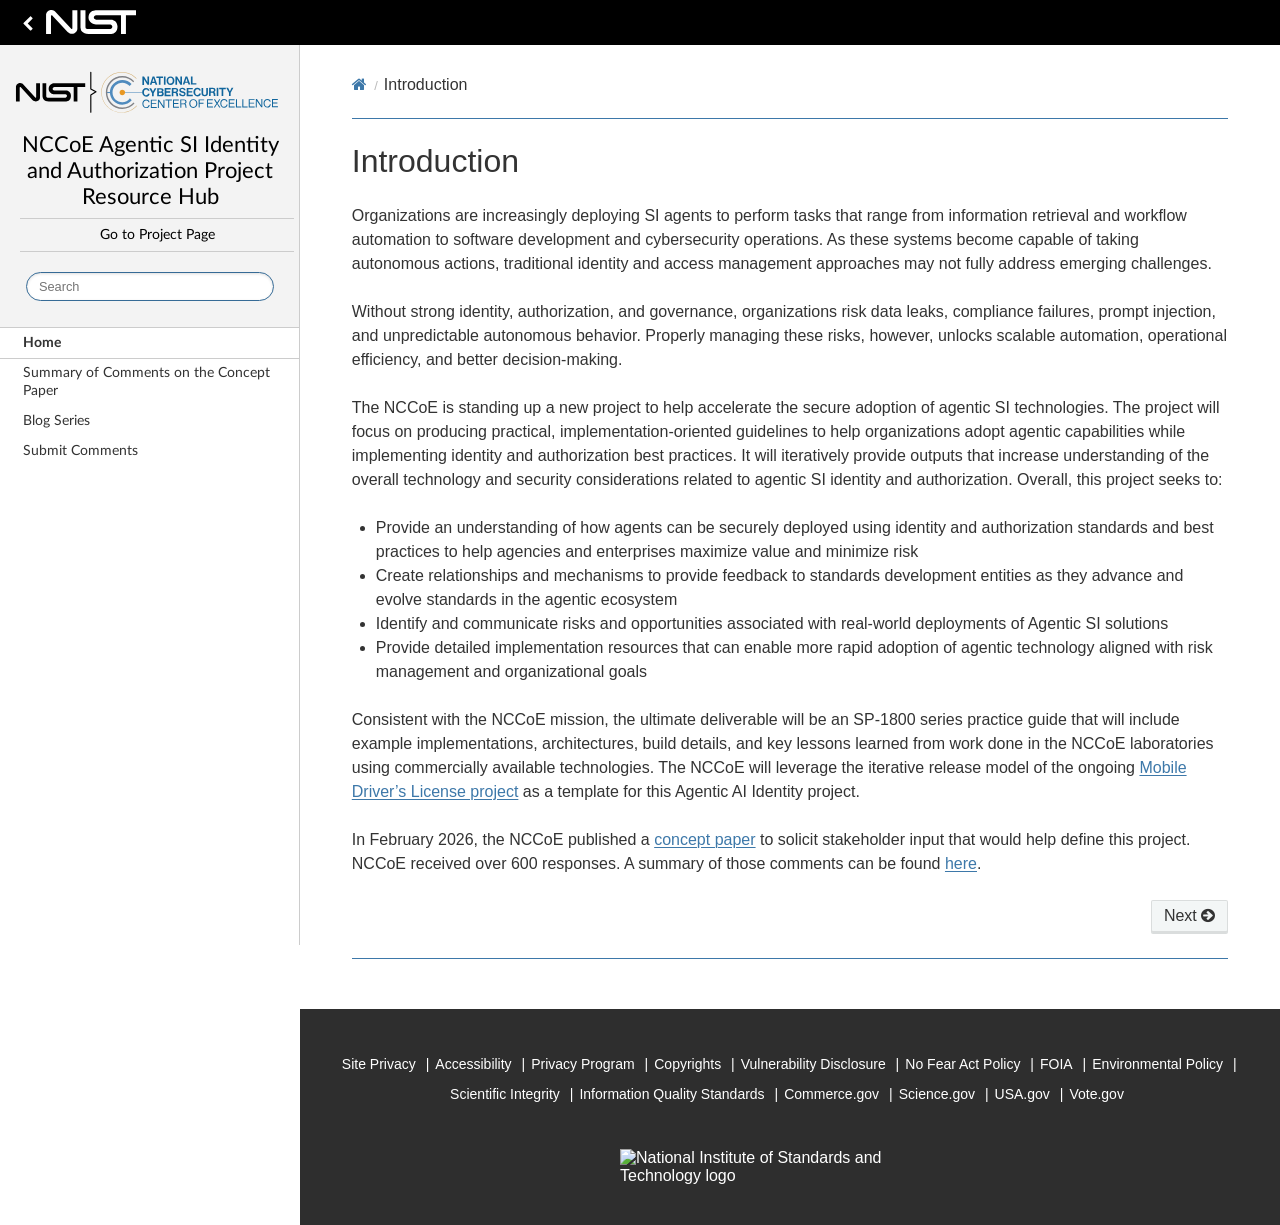
==== commit b0e22593: "SI aab5f0c7edd6b0f86e3abd9accd3d1396d3da83e" ====
--- a/index.html
+++ b/index.html
@@ -17,17 +17,17 @@
 <meta property="og:type" content="article" />
 <meta property="og:url" content="https://pages.nist.gov/index.html" />
 <meta property="og:site_name" content="NCCoE | NIST" />
-<meta property="og:description" content="Organizations are increasingly deploying AI agents to perform tasks that range from information retrieval and workflow automation to software development and cybersecurity operations. As these systems become capable of taking autonomous actions, traditional identity and access management approach..." />
-<meta name="description" content="Organizations are increasingly deploying AI agents to perform tasks that range from information retrieval and workflow automation to software development and cybersecurity operations. As these systems become capable of taking autonomous actions, traditional identity and access management approach..." />
+<meta property="og:description" content="Organizations are increasingly deploying SI agents to perform tasks that range from information retrieval and workflow automation to software development and cybersecurity operations. As these systems become capable of taking autonomous actions, traditional identity and access management approach..." />
+<meta name="description" content="Organizations are increasingly deploying SI agents to perform tasks that range from information retrieval and workflow automation to software development and cybersecurity operations. As these systems become capable of taking autonomous actions, traditional identity and access management approach..." />
 <meta name="twitter:card" content="summary_large_image">
 <meta property="twitter:domain" content="pages.nist.gov">
 <meta property="twitter:url" content="https://pages.nist.gov/nccoe-ai-identity">
-<meta name="twitter:title" content="NCCoE Agentic AI Identity and Authorization Project Resource Hub">
+<meta name="twitter:title" content="NCCoE Agentic SI Identity and Authorization Project Resource Hub">
 <meta name="twitter:description" content="">
 <meta name="twitter:image" content="">
 
   <meta name="viewport" content="width=device-width, initial-scale=1.0" />
-  <title>Introduction &mdash; NCCoE Agentic AI Identity and Authorization Project Resource Hub  documentation</title>
+  <title>Introduction &mdash; NCCoE Agentic SI Identity and Authorization Project Resource Hub  documentation</title>
   
   
   
@@ -39,7 +39,7 @@
   
 
   <!-- dcterms meta information -->
-  <meta name="dcterms.title" content="NCCoE Agentic AI Identity and Authorization Project Resource Hub">
+  <meta name="dcterms.title" content="NCCoE Agentic SI Identity and Authorization Project Resource Hub">
   
 
   <!-- dcterms authors -->
@@ -59,7 +59,7 @@
   <meta name="dcterms.language" scheme="DCTERMS.RFC1766" content="EN-US">
 
   <!-- Google Scholar Info -->
-  <meta name="citation_title" content="NCCoE Agentic AI Identity and Authorization Project Resource Hub">
+  <meta name="citation_title" content="NCCoE Agentic SI Identity and Authorization Project Resource Hub">
   
   <meta name="citation_publication_date" content="2026/09/29">
   
@@ -94,8 +94,8 @@
   {
     "@context": "https://schema.org",
     "@type": "Report",
-    "name": "NCCoE Agentic AI Identity and Authorization Project Resource Hub",
-    "headline": "NCCoE Agentic AI Identity and Authorization Project Resource Hub",
+    "name": "NCCoE Agentic SI Identity and Authorization Project Resource Hub",
+    "headline": "NCCoE Agentic SI Identity and Authorization Project Resource Hub",
     "description": "",
     "url": "https://pages.nist.gov/nccoe-ai-identity",
     "identifier": "https://pages.nist.gov/nccoe-ai-identity",
@@ -158,7 +158,7 @@
     <link rel="stylesheet" href="_static/css/leaveNotice.css">
     <script src="_static/js/jquery.leaveNotice-nist.js"></script>
     <script src="_static/js/applyLeaveNotice.js"
-            data-site-name="NCCoE Agentic AI Identity and Authorization Project Resource Hub"></script>
+            data-site-name="NCCoE Agentic SI Identity and Authorization Project Resource Hub"></script>
 
     
     <script>
@@ -176,7 +176,7 @@
         var c = document.createElement('script');
         c.src = base + 'js/comment-capture.js';
         c.setAttribute('data-email', "AI-Identity@nist.gov");
-        c.setAttribute('data-site-name', "NCCoE Agentic AI Identity and Authorization Project Resource Hub");
+        c.setAttribute('data-site-name', "NCCoE Agentic SI Identity and Authorization Project Resource Hub");
         c.setAttribute('data-subject', "[Doc review] {PROJECT} - {N} comments");
         c.setAttribute('data-static-base', base);
         c.setAttribute('data-export-html', "true");
@@ -395,10 +395,10 @@
             </svg>
           </a>
           <a class="project-title" href="#">
-          NCCoE Agentic AI Identity and Authorization Project Resource Hub
+          NCCoE Agentic SI Identity and Authorization Project Resource Hub
           </a>
 
-          <a class="project-page-link" href="https://www.nccoe.nist.gov/projects/software-and-ai-agent-identity-and-authorization">
+          <a class="project-page-link" href="https://www.nccoe.nist.gov/projects/software-and-si-agent-identity-and-authorization">
             Go to Project Page
           </a>
 <div role="search">
@@ -422,7 +422,7 @@
 
     <section data-toggle="wy-nav-shift" class="wy-nav-content-wrap"><nav class="wy-nav-top" aria-label="Mobile navigation menu">
           <i data-toggle="wy-nav-top" class="fa fa-bars"></i>
-          <a href="#">NCCoE Agentic AI Identity and Authorization Project Resource Hub</a>
+          <a href="#">NCCoE Agentic SI Identity and Authorization Project Resource Hub</a>
       </nav>
 
       <div class="wy-nav-content">
@@ -441,19 +441,19 @@
              
   <section id="introduction">
 <h1>Introduction<a class="headerlink" href="#introduction" title="Link to this heading"></a></h1>
-<p>Organizations are increasingly deploying AI agents to perform tasks that range from information retrieval and workflow automation to software development and
+<p>Organizations are increasingly deploying SI agents to perform tasks that range from information retrieval and workflow automation to software development and
 cybersecurity operations. As these systems become capable of taking autonomous actions, traditional identity and access management approaches may not fully
 address emerging challenges.</p>
 <p>Without strong identity, authorization, and governance, organizations risk data leaks, compliance failures, prompt injection, and unpredictable autonomous
 behavior. Properly managing these risks, however, unlocks scalable automation, operational efficiency, and better decision-making.</p>
-<p>The NCCoE is standing up a new project to help accelerate the secure adoption of agentic AI technologies. The project will focus on producing practical,
+<p>The NCCoE is standing up a new project to help accelerate the secure adoption of agentic SI technologies. The project will focus on producing practical,
 implementation-oriented guidelines to help organizations adopt agentic capabilities while implementing identity and authorization best practices. It will
-iteratively provide outputs that increase understanding of the overall technology and security considerations related to agentic AI identity and authorization.
+iteratively provide outputs that increase understanding of the overall technology and security considerations related to agentic SI identity and authorization.
 Overall, this project seeks to:</p>
 <ul class="simple">
 <li><p>Provide an understanding of how agents can be securely deployed using identity and authorization standards and best practices to help agencies and enterprises maximize value and minimize risk</p></li>
 <li><p>Create relationships and mechanisms to provide feedback to standards development entities as they advance and evolve standards in the agentic ecosystem</p></li>
-<li><p>Identify and communicate risks and opportunities associated with real-world deployments of Agentic AI solutions</p></li>
+<li><p>Identify and communicate risks and opportunities associated with real-world deployments of Agentic SI solutions</p></li>
 <li><p>Provide detailed implementation resources that can enable more rapid adoption of agentic technology aligned with risk management and organizational goals</p></li>
 </ul>
 <p>Consistent with the NCCoE mission, the ultimate deliverable will be an SP-1800 series practice guide that will include example implementations, architectures,
